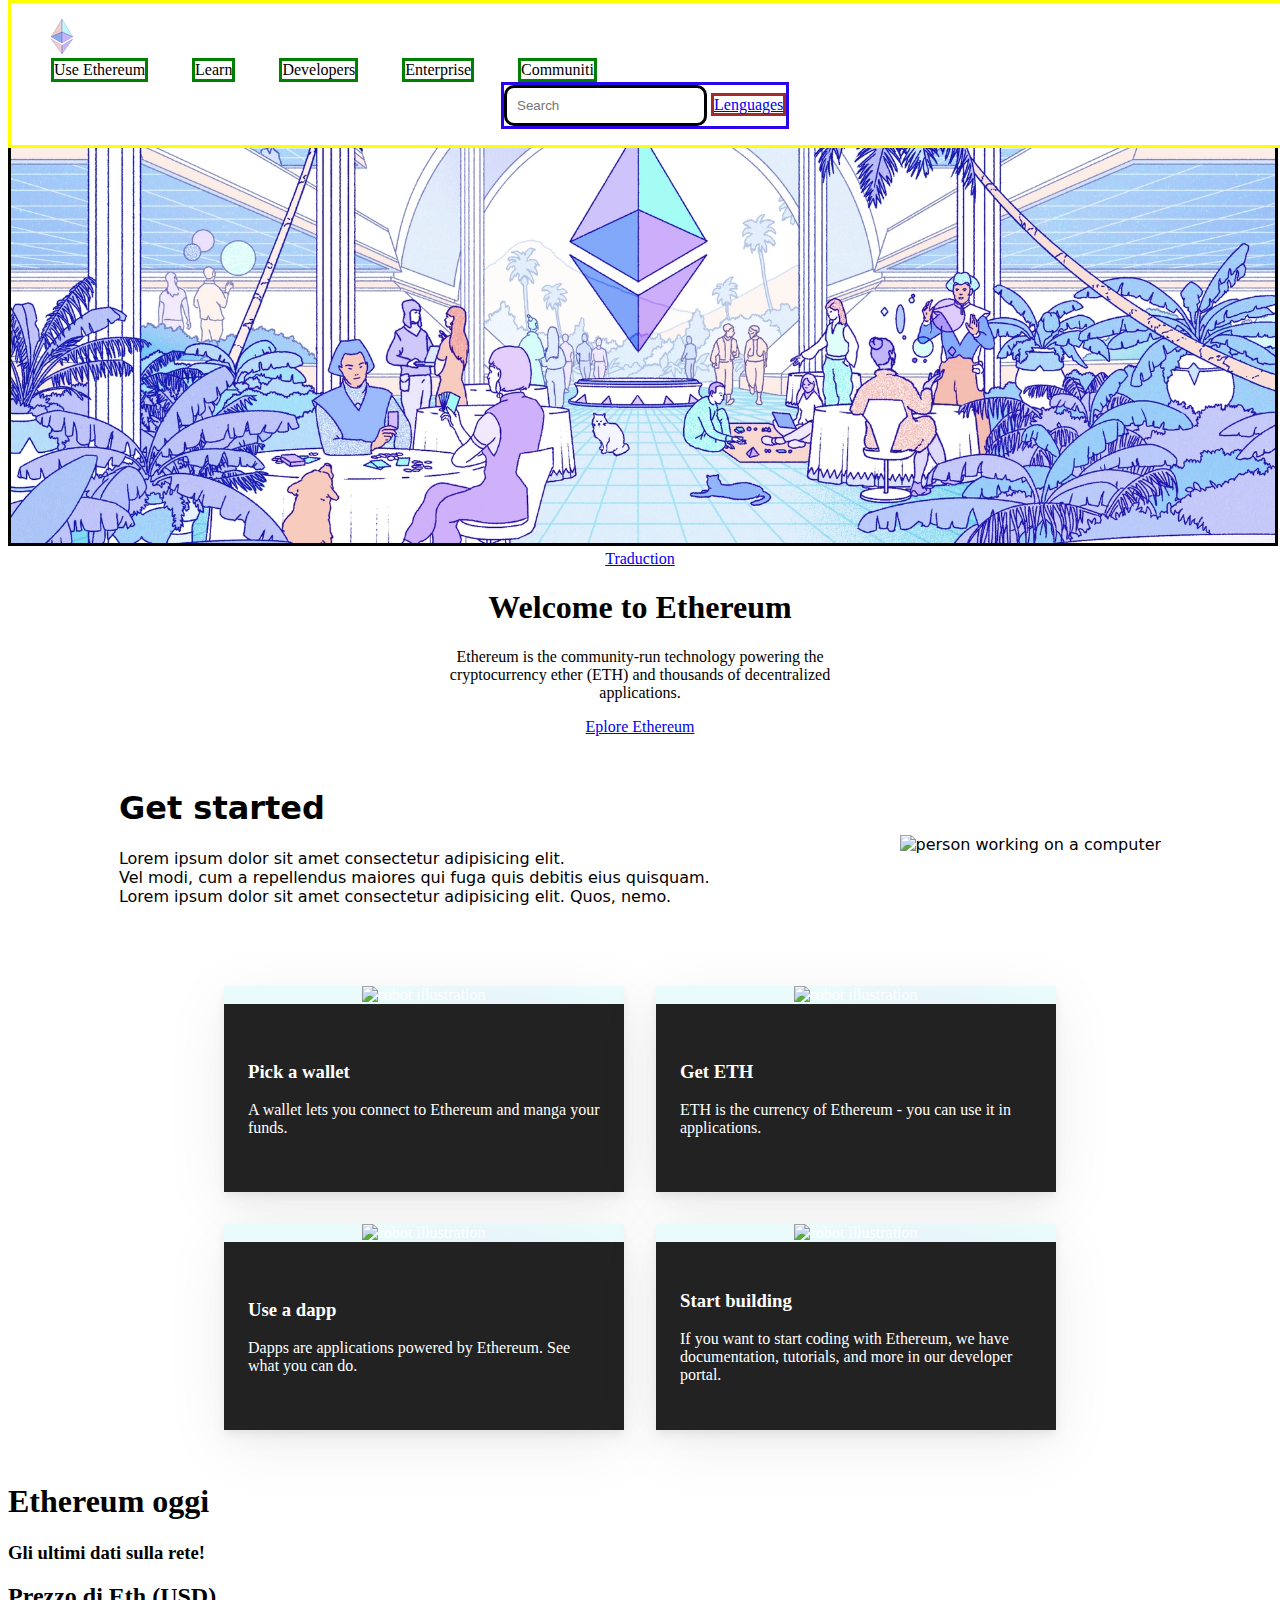
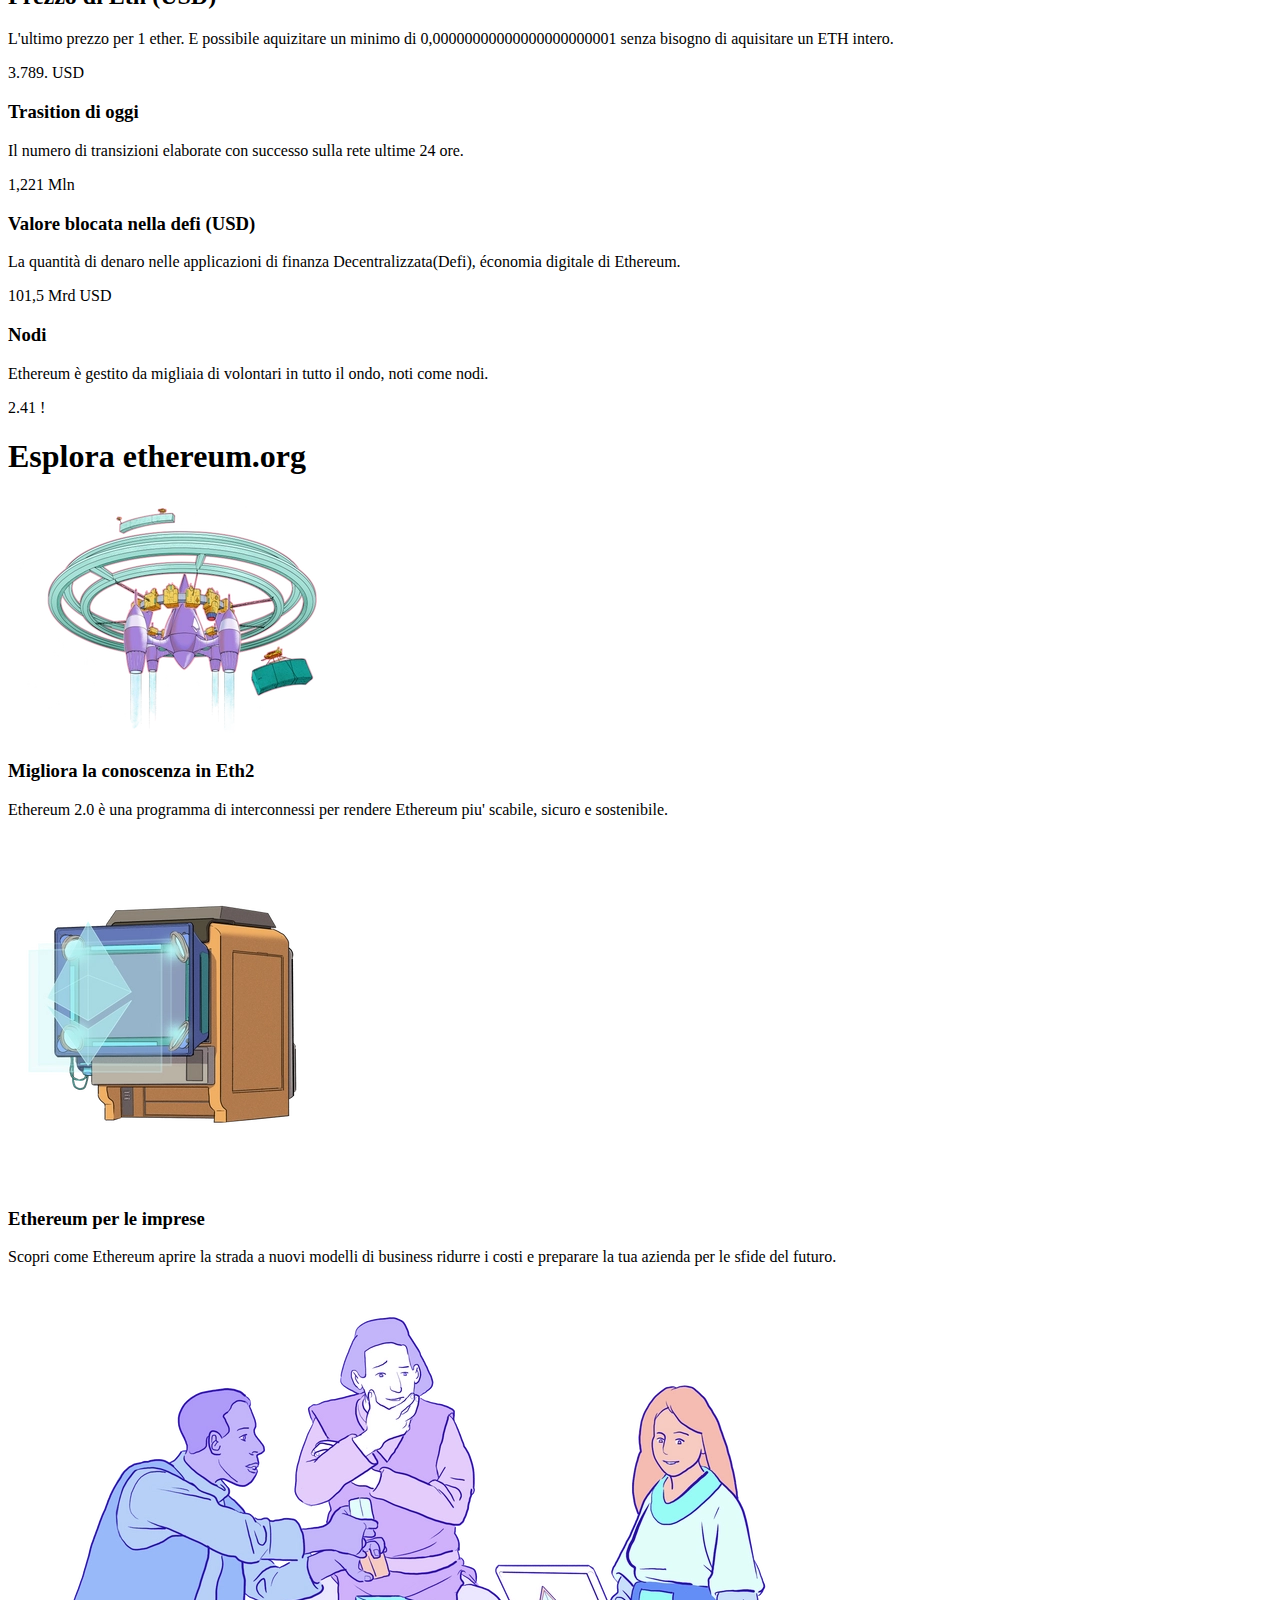
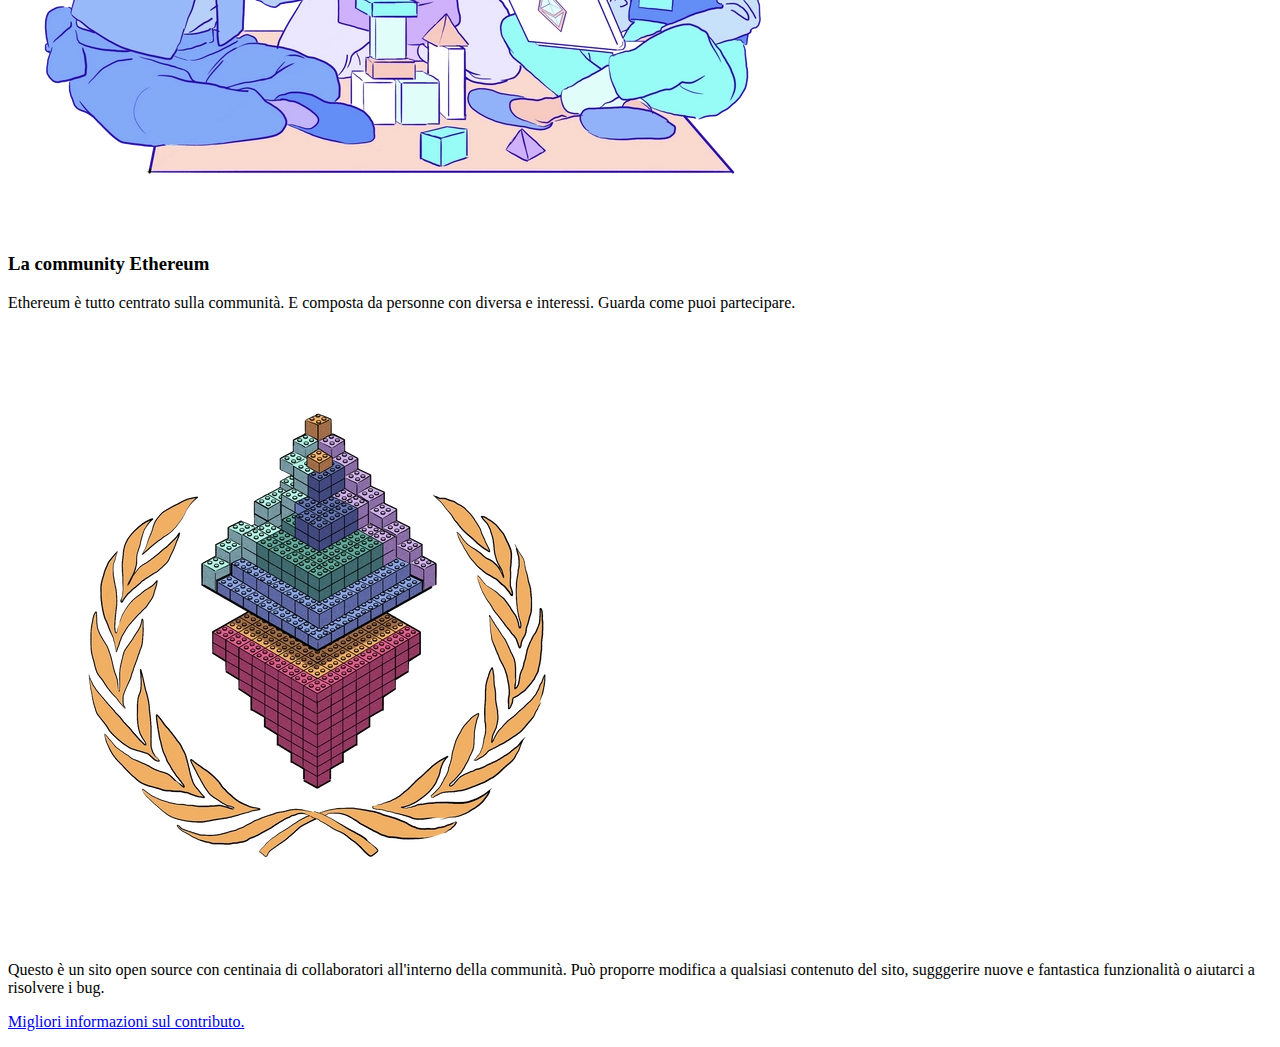
==== index.html @ 677a471d "Merge branch 'main' into prova" ====
<!DOCTYPE html>
<html lang="en">
<head>
    <meta charset="UTF-8">
    <meta http-equiv="X-UA-Compatible" content="IE=edge">
    <meta name="viewport" content="width=device-width, initial-scale=1.0">
    <link rel="stylesheet" href="">
    <link rel="stylesheet" href="css/style.css">
    <title>ethereum</title>
</head>
<body>
    <header>
    
       
            
       
        <nav>
        <ul>
            <div>
                <img src="images/logo.webp" id="logo">
            </div>
            <div>
                <li>Use Ethereum</li>
                <li>Learn</li>
                <li>Developers</li>
                <li>Enterprise</li>
                <li>Communiti</li>
            </div>
            <div id="search">
                <input type="text"  placeholder="Search" value="" aria-label="Search" id="cerca">
                 <span id="lingua">
                     <a href="#">Lenguages</a>
                 </span>
             </div>
        </ul>
            
        </nav>
        <img src="images/hero.webp" id="immagine_principale" alt="">
        <br>
        <div id="traduction">
           <a href="#">Traduction</a>
        </div>
        <div id="welcome">
        <h1>Welcome to Ethereum</h1>
        <p> Ethereum is the community-run technology powering the <br> cryptocurrency ether (ETH) and thousands of decentralized <br> applications.</p>
        </div> 
        <div class="button">
        <a href="https://ethereum.org/en/what-is-ethereum/">Eplore Ethereum</a>
        </div> 
    </header>
    <main>
            <section class="container">
                <div class="start">
                    <div class="block"><h1>Get started</h1>
                    <p>Lorem ipsum dolor sit amet consectetur adipisicing elit. <br>
                         Vel modi, cum a repellendus maiores qui fuga quis debitis eius quisquam. <br>
                        Lorem ipsum dolor sit amet consectetur adipisicing elit. Quos, nemo.</p>
                    </div>
                
                <div>
                    <img src="/sitoweb/images/immagini main/hackathon_transparent.webp" alt="person working on a computer" width="320px" height="243px">
                </div>
                </div>
    
                     <div class="box-4">
                <div class="imgx4">
                    <div class="robo">
                        <a href="https://ethereum.org/it/wallets/find-wallet/">
                        <img src="/sitoweb/images/immagini main/wallet-cropped.webp" alt="robot illustration" width="320px" height="243px">
                    
                        <div class="testo">
                            <h3>Pick a wallet</h3>
                            <p>A wallet lets you connect to Ethereum and manga your funds.</p>
                        </a>
                        </div>
                    </div>
                </div>
                     
                     
                <div class="imgx4">
                    <div class="robo">
                        <a href="https://ethereum.org/it/get-eth/">
                        <img src="/sitoweb/images/immagini main/eth.webp" alt="robot illustration" width="320px" height="243px">
                    
                        <div class="testo">
                            <h3>Get ETH</h3>
                            <p>ETH is the currency of Ethereum - you can use it in applications.</p>
                        </a>
                        </div>
                    </div>
                </div>
                     
                     
                <div class="imgx4">
                    <div class="robo">
                        <a href="https://ethereum.org/it/dapps/">
                        <img src="/sitoweb/images/immagini main/doge-computer.webp" alt="robot illustration" width="320px" height="243px">
                    
                        <div class="testo">
                            <h3>Use a dapp</h3>
                            <p>Dapps are applications powered by Ethereum. See what you can do.</p>
                        </a>
                        </div>
                    </div>
                </div>
                     
                    
                <div class="imgx4">
                    <div class="robo">
                        <a href="https://ethereum.org/it/developers/">
                        <img src="/sitoweb/images/immagini main/developers-eth-blocks.webp" alt="robot illustration" width="320px" height="243px">
                    
                        <div class="testo">
                            <h3>Start building</h3>
                            <p>If you want to start coding with Ethereum, we have documentation, tutorials,
                            and more in our developer portal.</p>
                        </a>
                        </div>
                    </div>
                </div>
            </div> 
            
            </section>

    </main>
    <h1>Ethereum oggi</h1>
    <h3>
        Gli ultimi dati sulla rete!
    </h3>
    <div class=" ete">
        <h2>Prezzo di Eth (USD)</h2>
        <p>L'ultimo prezzo per 1 ether. E possibile aquizitare un minimo di 0,00000000000000000000001 senza bisogno di aquisitare un ETH intero.</p>
        <div class="trasition">

            <p>3.789. USD</p>
        </div>
        <h3>Trasition di oggi</h3>
        <p>Il numero di transizioni elaborate con successo sulla rete ultime 24 ore.</p>
        <div class="trasition">
            <p>1,221 Mln</p>
            <div class="ete">
                <h3>Valore blocata nella defi (USD)</h3>
                <p>La quantità di denaro nelle applicazioni di finanza Decentralizzata(Defi), économia digitale di Ethereum.</p>
                <div class="transition">
                    <p>101,5 Mrd USD</p>
                    <div class="ete">
                        <h3>Nodi</h3>
                        <p>Ethereum è gestito da migliaia di volontari in tutto il ondo, noti come nodi.</p>
                        <div class="transition">
                            <p>2.41 !</p>
                        </div>
                    </div>
                </div>
            </div>
        </div>
    </div>
    <div id="oggi"></div>
    <h1>Esplora ethereum.org</h1>
    <div class="esplora">
        <p><img src="images/merge.png"></p>
        <h3>Migliora la conoscenza in Eth2</h3>
        <p>Ethereum 2.0 è una programma di interconnessi per rendere Ethereum piu' scabile, sicuro e sostenibile.</p>
        <div class="esplora">
            <p><img src="images/infrastructure_transparent.png" alt="infra"></p>
            <h3>Ethereum per le imprese</h3>
            <p>Scopri come Ethereum aprire la strada a nuovi modelli di business ridurre i costi e preparare la tua azienda per le sfide del futuro.</p>
            <div id="community">
                <p><img src="images/enterprise-eth.png" alt="enterprise"></p>
                <h3>La community Ethereum</h3>
                <p>Ethereum è tutto centrato sulla communità. E composta da personne con diversa e interessi. Guarda come puoi partecipare.</p>
                <div id="contribuisci">
                    <p><img src="images/finance_transparent.png" alt="finance"></p>
                    <p>Questo è un sito open source con centinaia di collaboratori all'interno della communità. Può proporre modifica a qualsiasi contenuto del sito, sugggerire nuove e fantastica funzionalità o aiutarci a risolvere i bug. </p>
                    <div id="github">
                        <p><a href="#">Migliori informazioni sul contributo.</a></p>
                    </div>

                </div>

            </div>

        </div>
    </div>
    
    
    
</body>

</html>
---- css/style.css ----
nav ul li{
     display: inline-block;
     margin-right: 2.5rem;
     border: solid green 3px;
     
     
      
 }
 
 nav{
     position: sticky;
     top: 0px;
     z-index: 1000;
     width: 100%;
 }
 
 #search{
     display: inline-block;
     border: rgb(40, 6, 235) 3px solid;
     margin-left: 450px;
     
 }
 
 #cerca{
     border: solid black 3px;
     border-radius: 10px;
     padding: 10px;
     background: white;
     
 }
 
 #lingua{
     border: brown solid 3px;
     
 }
 
 nav{
     position: fixed;
     border: solid 3px yellow; 
     background: white; 
     width: 100%; 
     top: 0px;
     
 }
 
 #immagine_principale{
     border: solid black 3px;
     max-width: 100%;
 }
 
 #traduction{
     text-align: center;
 }
 
 #welcome{
     text-align: center;
 }
 
 .button{
     text-align: center;
 }
  /* Main style */
 
 .container{
     padding: 16px;
     align-content: center;
     justify-content: center;
     align-items: center;
     
 }
 
 .start{
     display: flex;
     align-items: center;
     margin-bottom: 3rem;
     margin-top: 1rem;
     text-align: justify;
     justify-content: space-around;
     margin-right: 0;
     font-family: system-ui,
     -apple-system,BlinkMacSystemFont,Segoe UI,Roboto,
     Helvetica,Arial,sans-serif,Apple Color 
     Emoji,Segoe UI Emoji,Segoe UI Symbol;
 }
 
 
 
 .box-4{
    display: flex;
    flex: 1 1 372px;
    
    flex-wrap: wrap;
    justify-content: center;
    width: 100%;
    -webkit-box-pack: justify;
    
    
    
   
 }
 
 @media only screen and (min-width: 1350px) {
 
     .box-4{
         max-width: 1200px;
     }
      
  }
  @media only screen and (max-width:900px ) {
 
      .robo{
         margin: 0px;
         min-width: (100%, 240px);
      }
  }
 
 
 .imgx4{
     display: inline-block;
     min-width: 300px;
     text-align: left;
     background: radial-gradient(46.28% 66.31% at 66.95% 58.35%,
       rgb(230, 230, 247) 0%,
       rgb(231, 237, 250) 50%, 
       rgb(233, 251, 250) 100%);
     margin: 16px;
     
     border-radius: 2px;
 }
 
 .robo{
     
     display: flex;
     flex-direction: column;
     max-width: 400px;
     align-items: center;
     box-shadow: rgb(0 0 0 / 7%) 0px 14px 66px, 
     rgb(0 0 0 / 3%) 0px 10px 17px, 
     rgb(0 0 0 / 5%) 0px 4px 7px;
     border-radius: 2px;
     justify-items: center;
   
 }
 
 .robo a{
     text-decoration: none;
     color: white;
 }
 
 .robo:hover{
     
     box-shadow: rgb(243 15 15) 0px 8px 17px;
     background: rgb(242, 242, 242);
     transition: transform 0.1s ease 0s;
     transform: scale(1.02);
     
 }
 
 .testo{
     display: flex;
     flex-direction: column;
     background-color: rgb(34, 34, 34);
     padding: 24px;
     min-height: 140px;
     max-width: 500px;
     align-items: left;
     justify-content: center;    
     
 }
 
 /* Fine Main style */
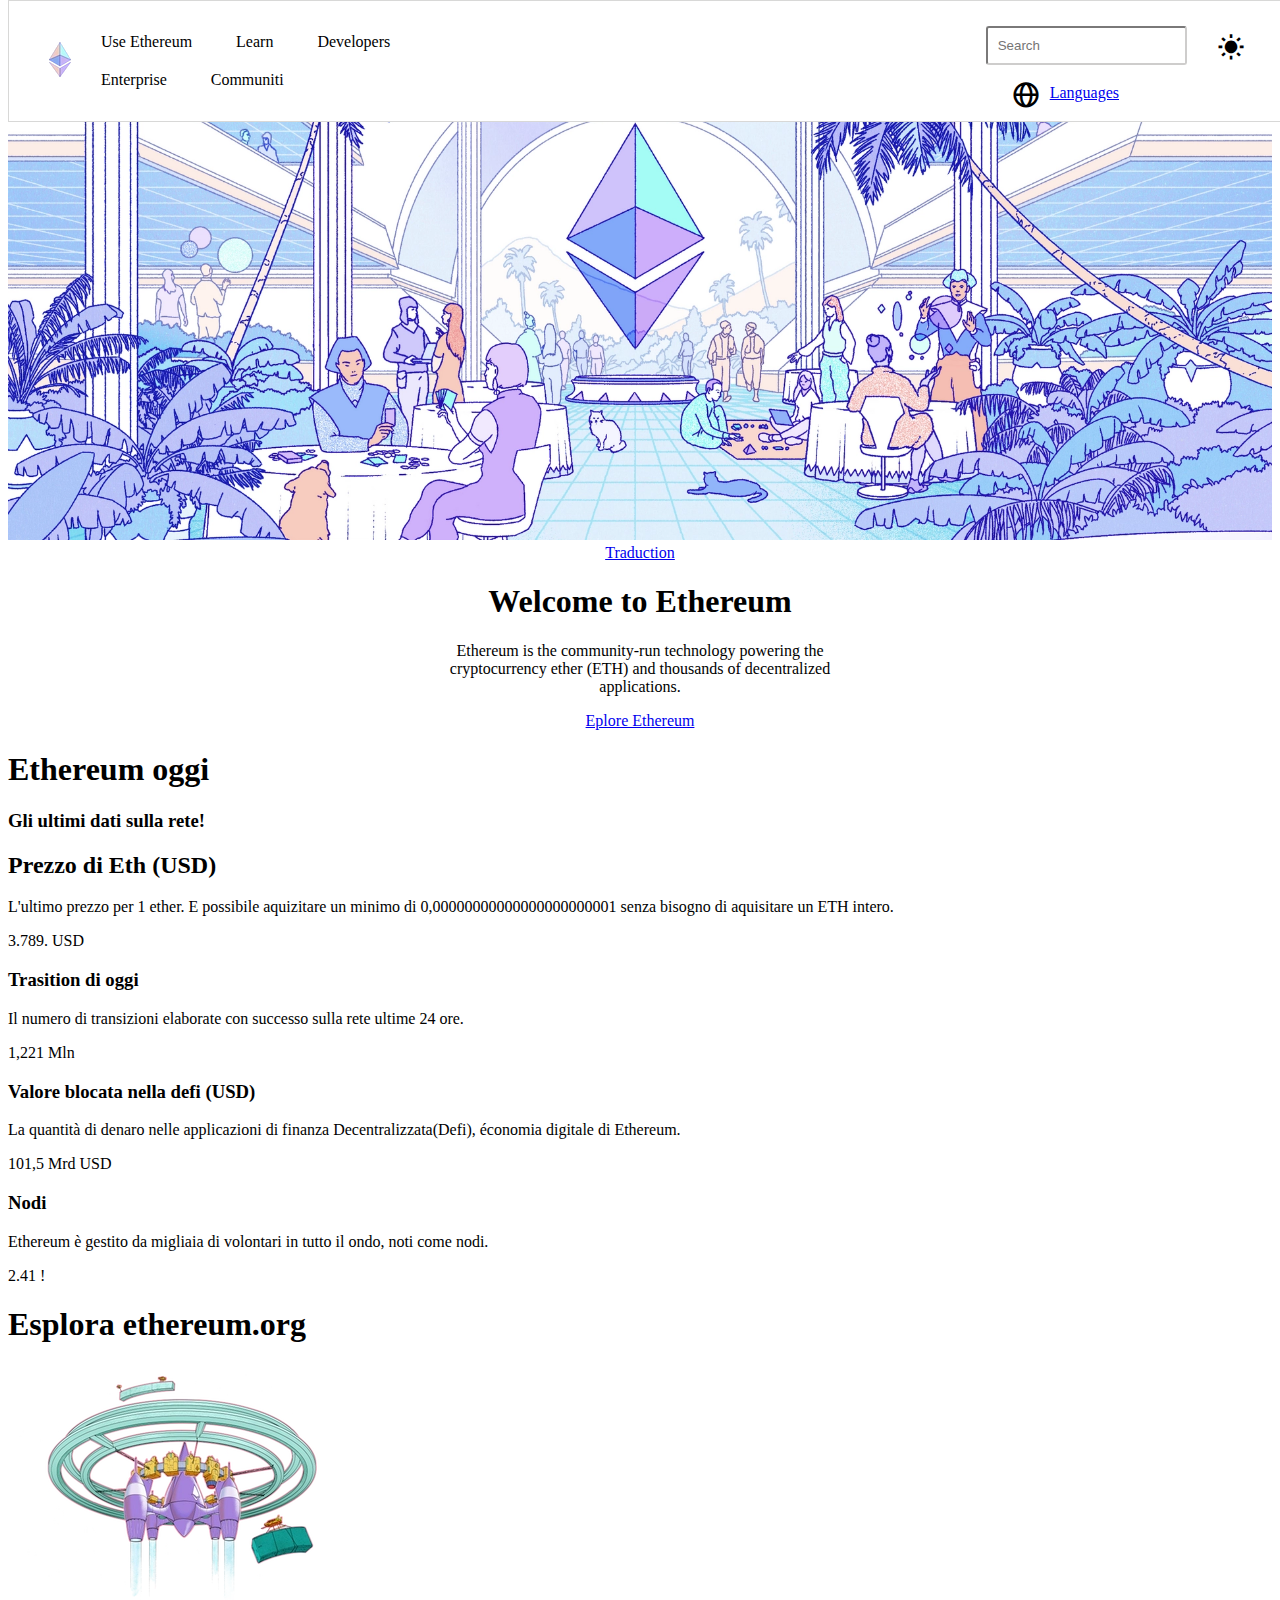
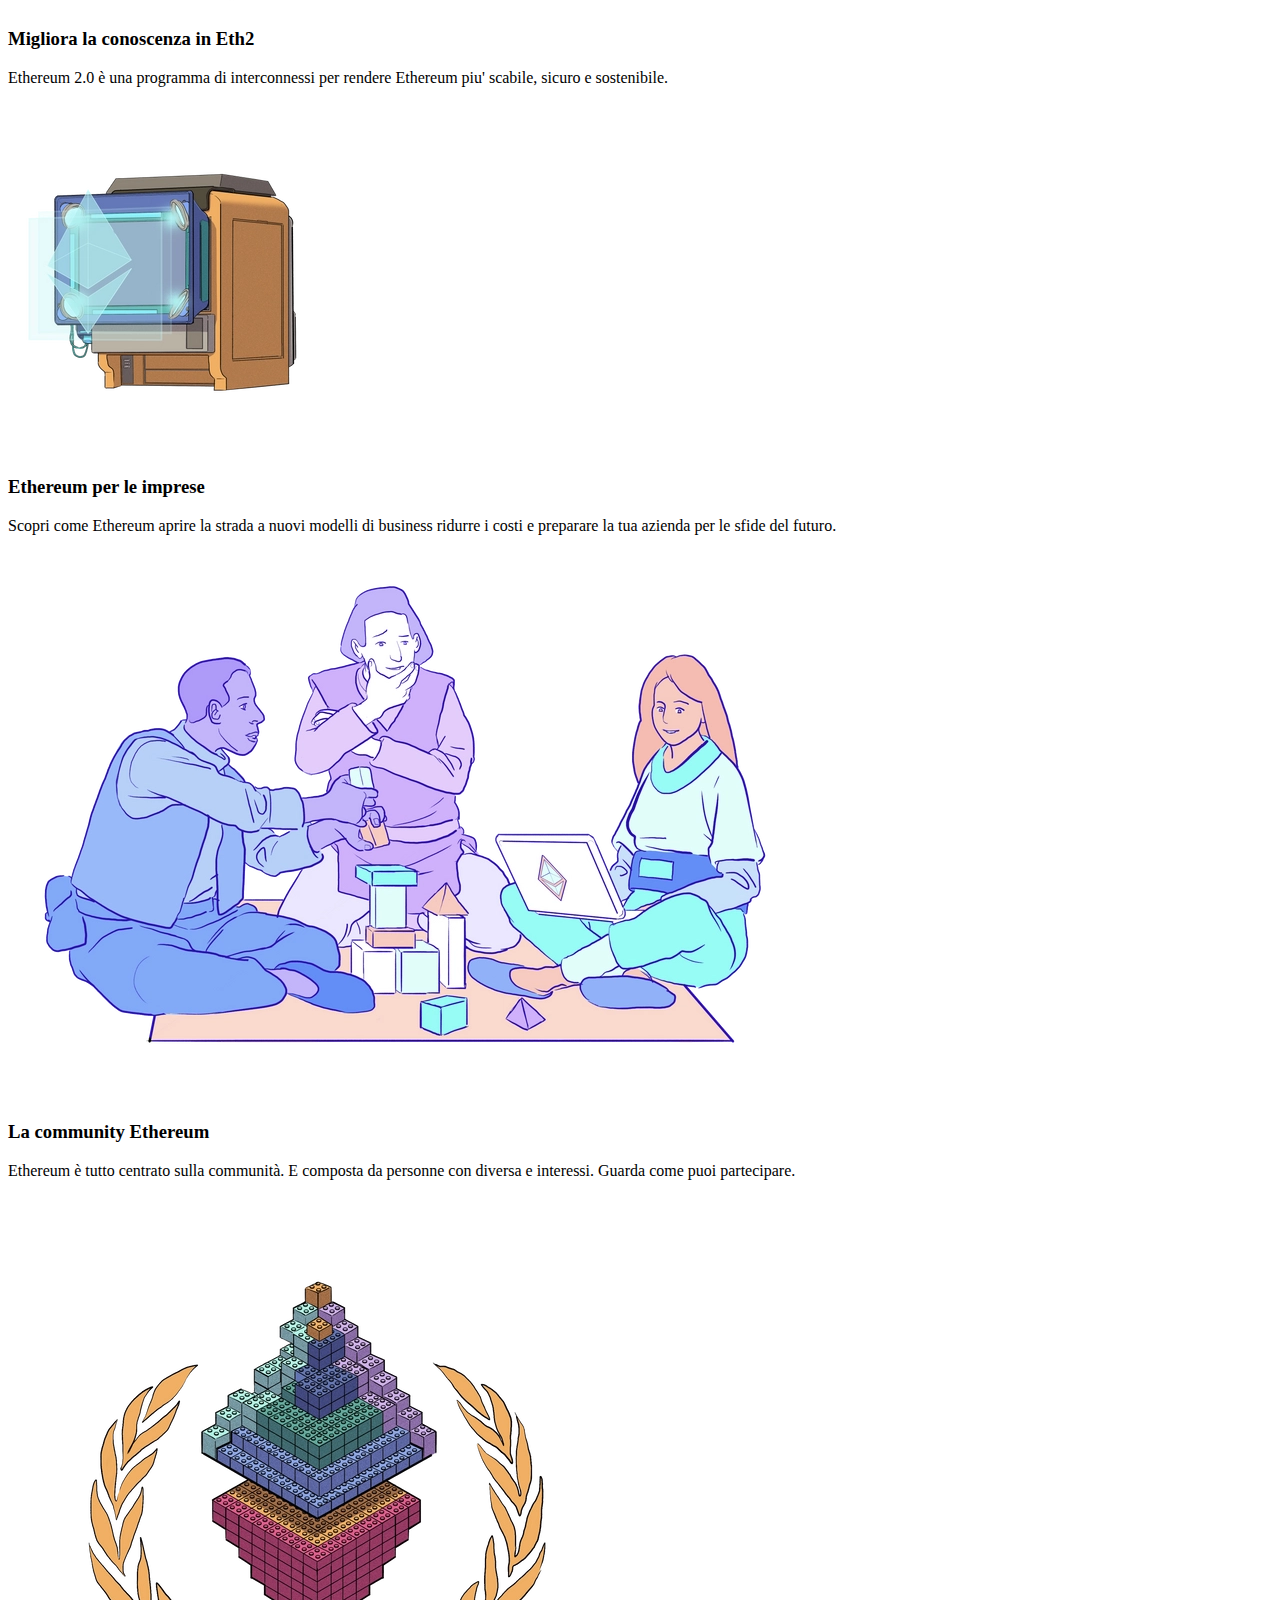
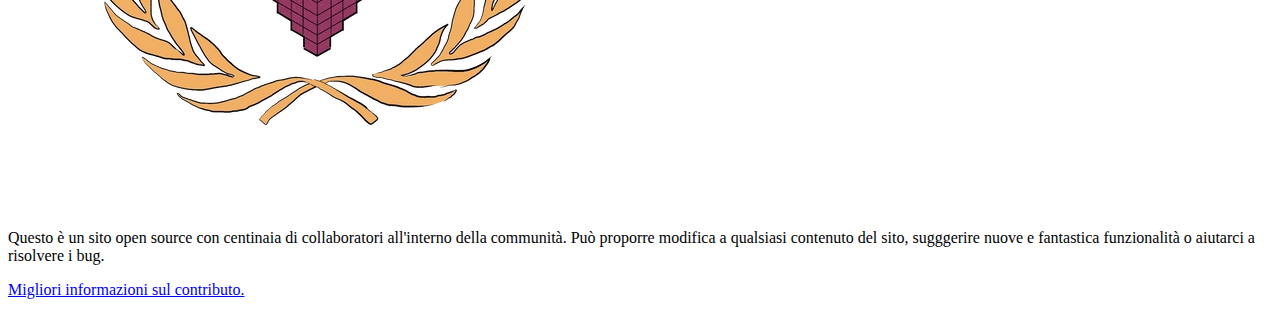
==== commit d8c55a94: "finito parte css" ====
--- a/index.html
+++ b/index.html
@@ -3,7 +3,7 @@
 <head>
     <meta charset="UTF-8">
     <meta http-equiv="X-UA-Compatible" content="IE=edge">
-    <meta name="viewport" content="width=device-width, initial-scale=1.0">
+    <link href='https://unpkg.com/boxicons@2.1.1/css/boxicons.min.css' rel='stylesheet'><meta name="viewport" content="width=device-width, initial-scale=1.0">
     <link rel="stylesheet" href="">
     <link rel="stylesheet" href="css/style.css">
     <title>ethereum</title>
@@ -28,13 +28,18 @@
             </div>
             <div id="search">
                 <input type="text"  placeholder="Search" value="" aria-label="Search" id="cerca">
-                 <span id="lingua">
-                     <a href="#">Lenguages</a>
+                   <span>
+                    <i class='bx bxs-sun'></i>
+                    <i class='bx bx-globe'></i>
+                </span>
+                <span id="lingua">
+                     <a href="#">Languages</a>
                  </span>
              </div>
         </ul>
             
         </nav>
+        
         <img src="images/hero.webp" id="immagine_principale" alt="">
         <br>
         <div id="traduction">
@@ -48,81 +53,6 @@
         <a href="https://ethereum.org/en/what-is-ethereum/">Eplore Ethereum</a>
         </div> 
     </header>
-    <main>
-            <section class="container">
-                <div class="start">
-                    <div class="block"><h1>Get started</h1>
-                    <p>Lorem ipsum dolor sit amet consectetur adipisicing elit. <br>
-                         Vel modi, cum a repellendus maiores qui fuga quis debitis eius quisquam. <br>
-                        Lorem ipsum dolor sit amet consectetur adipisicing elit. Quos, nemo.</p>
-                    </div>
-                
-                <div>
-                    <img src="/sitoweb/images/immagini main/hackathon_transparent.webp" alt="person working on a computer" width="320px" height="243px">
-                </div>
-                </div>
-    
-                     <div class="box-4">
-                <div class="imgx4">
-                    <div class="robo">
-                        <a href="https://ethereum.org/it/wallets/find-wallet/">
-                        <img src="/sitoweb/images/immagini main/wallet-cropped.webp" alt="robot illustration" width="320px" height="243px">
-                    
-                        <div class="testo">
-                            <h3>Pick a wallet</h3>
-                            <p>A wallet lets you connect to Ethereum and manga your funds.</p>
-                        </a>
-                        </div>
-                    </div>
-                </div>
-                     
-                     
-                <div class="imgx4">
-                    <div class="robo">
-                        <a href="https://ethereum.org/it/get-eth/">
-                        <img src="/sitoweb/images/immagini main/eth.webp" alt="robot illustration" width="320px" height="243px">
-                    
-                        <div class="testo">
-                            <h3>Get ETH</h3>
-                            <p>ETH is the currency of Ethereum - you can use it in applications.</p>
-                        </a>
-                        </div>
-                    </div>
-                </div>
-                     
-                     
-                <div class="imgx4">
-                    <div class="robo">
-                        <a href="https://ethereum.org/it/dapps/">
-                        <img src="/sitoweb/images/immagini main/doge-computer.webp" alt="robot illustration" width="320px" height="243px">
-                    
-                        <div class="testo">
-                            <h3>Use a dapp</h3>
-                            <p>Dapps are applications powered by Ethereum. See what you can do.</p>
-                        </a>
-                        </div>
-                    </div>
-                </div>
-                     
-                    
-                <div class="imgx4">
-                    <div class="robo">
-                        <a href="https://ethereum.org/it/developers/">
-                        <img src="/sitoweb/images/immagini main/developers-eth-blocks.webp" alt="robot illustration" width="320px" height="243px">
-                    
-                        <div class="testo">
-                            <h3>Start building</h3>
-                            <p>If you want to start coding with Ethereum, we have documentation, tutorials,
-                            and more in our developer portal.</p>
-                        </a>
-                        </div>
-                    </div>
-                </div>
-            </div> 
-            
-            </section>
-
-    </main>
     <h1>Ethereum oggi</h1>
     <h3>
         Gli ultimi dati sulla rete!
@@ -182,8 +112,6 @@
         </div>
     </div>
     
-    
-    
 </body>
 
 </html>--- a/css/style.css
+++ b/css/style.css
@@ -1,171 +1,90 @@
- nav ul li{
-     display: inline-block;
-     margin-right: 2.5rem;
-     border: solid green 3px;
+
+
+nav div img{
+   
+   width: 22px;
+   height: 35px;
+   size: 22px;
+   
+   
+}
+ul{
+    display: flex;
+    align-items: center;
+}
+
+
+nav ul li{
+    display: inline-block;
+    padding: 10px;
+    
+    margin-left: 20px;
+    
      
-     
-      
- }
- 
- nav{
-     position: sticky;
-     top: 0px;
-     z-index: 1000;
-     width: 100%;
- }
- 
- #search{
-     display: inline-block;
-     border: rgb(40, 6, 235) 3px solid;
-     margin-left: 450px;
-     
- }
- 
- #cerca{
-     border: solid black 3px;
-     border-radius: 10px;
-     padding: 10px;
-     background: white;
-     
- }
- 
- #lingua{
-     border: brown solid 3px;
-     
- }
- 
- nav{
-     position: fixed;
-     border: solid 3px yellow; 
-     background: white; 
-     width: 100%; 
-     top: 0px;
-     
- }
- 
- #immagine_principale{
-     border: solid black 3px;
-     max-width: 100%;
- }
- 
- #traduction{
-     text-align: center;
- }
- 
- #welcome{
-     text-align: center;
- }
- 
- .button{
-     text-align: center;
- }
-  /* Main style */
- 
- .container{
-     padding: 16px;
-     align-content: center;
-     justify-content: center;
-     align-items: center;
-     
- }
- 
- .start{
-     display: flex;
-     align-items: center;
-     margin-bottom: 3rem;
-     margin-top: 1rem;
-     text-align: justify;
-     justify-content: space-around;
-     margin-right: 0;
-     font-family: system-ui,
-     -apple-system,BlinkMacSystemFont,Segoe UI,Roboto,
-     Helvetica,Arial,sans-serif,Apple Color 
-     Emoji,Segoe UI Emoji,Segoe UI Symbol;
- }
- 
- 
- 
- .box-4{
-    display: flex;
-    flex: 1 1 372px;
+}
+
+i{
+    font-size: 30px;
     
-    flex-wrap: wrap;
-    justify-content: center;
-    width: 100%;
-    -webkit-box-pack: justify;
+}
+
+span i{
+
+    position: relative;
+    top: 10px;
+
+    padding: 5px;
+}
+
+
+
+#search{
+    display: inline-block;
     
+    margin-left:500px;
     
+}
+
+#cerca{
+   
+    border-radius: 3px;
+    padding: 10px;
+    border-color: #cecdcc;
+    position: relative;
+    right: 20px;
     
-   
- }
- 
- @media only screen and (min-width: 1350px) {
- 
-     .box-4{
-         max-width: 1200px;
-     }
-      
-  }
-  @media only screen and (max-width:900px ) {
- 
-      .robo{
-         margin: 0px;
-         min-width: (100%, 240px);
-      }
-  }
- 
- 
- .imgx4{
-     display: inline-block;
-     min-width: 300px;
-     text-align: left;
-     background: radial-gradient(46.28% 66.31% at 66.95% 58.35%,
-       rgb(230, 230, 247) 0%,
-       rgb(231, 237, 250) 50%, 
-       rgb(233, 251, 250) 100%);
-     margin: 16px;
-     
-     border-radius: 2px;
- }
- 
- .robo{
-     
-     display: flex;
-     flex-direction: column;
-     max-width: 400px;
-     align-items: center;
-     box-shadow: rgb(0 0 0 / 7%) 0px 14px 66px, 
-     rgb(0 0 0 / 3%) 0px 10px 17px, 
-     rgb(0 0 0 / 5%) 0px 4px 7px;
-     border-radius: 2px;
-     justify-items: center;
-   
- }
- 
- .robo a{
-     text-decoration: none;
-     color: white;
- }
- 
- .robo:hover{
-     
-     box-shadow: rgb(243 15 15) 0px 8px 17px;
-     background: rgb(242, 242, 242);
-     transition: transform 0.1s ease 0s;
-     transform: scale(1.02);
-     
- }
- 
- .testo{
-     display: flex;
-     flex-direction: column;
-     background-color: rgb(34, 34, 34);
-     padding: 24px;
-     min-height: 140px;
-     max-width: 500px;
-     align-items: left;
-     justify-content: center;    
-     
- }
- 
- /* Fine Main style */+}
+
+#lingua{
+    
+    text-transform: none;
+}
+
+
+
+nav{
+    position: fixed;
+    border: solid 1px #d8d8d7; 
+    background: white; 
+    width: 100%; 
+    top: 0px;
+    
+}
+
+#immagine_principale{
+    
+    max-width: 100%;
+    
+}
+
+#traduction{
+    text-align: center;
+}
+
+#welcome{
+    text-align: center;
+}
+
+.button{
+    text-align: center;
+}
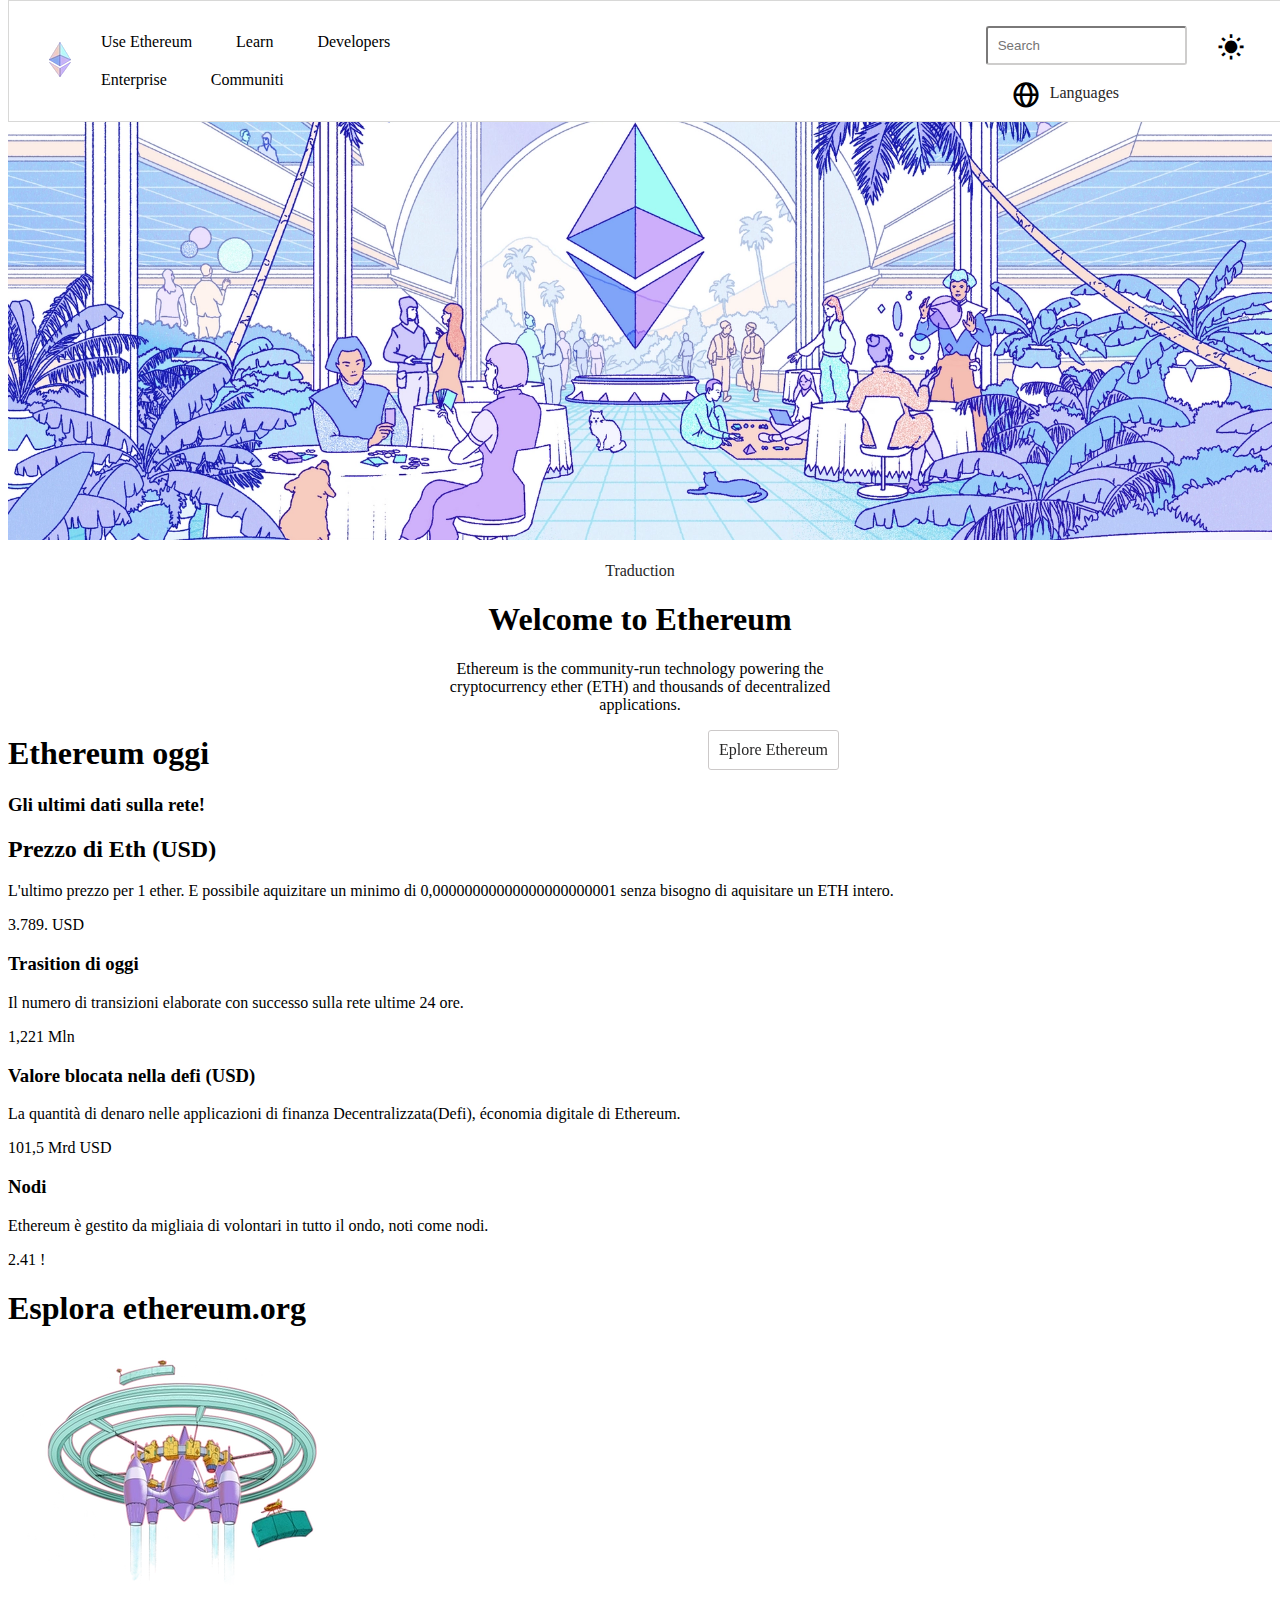
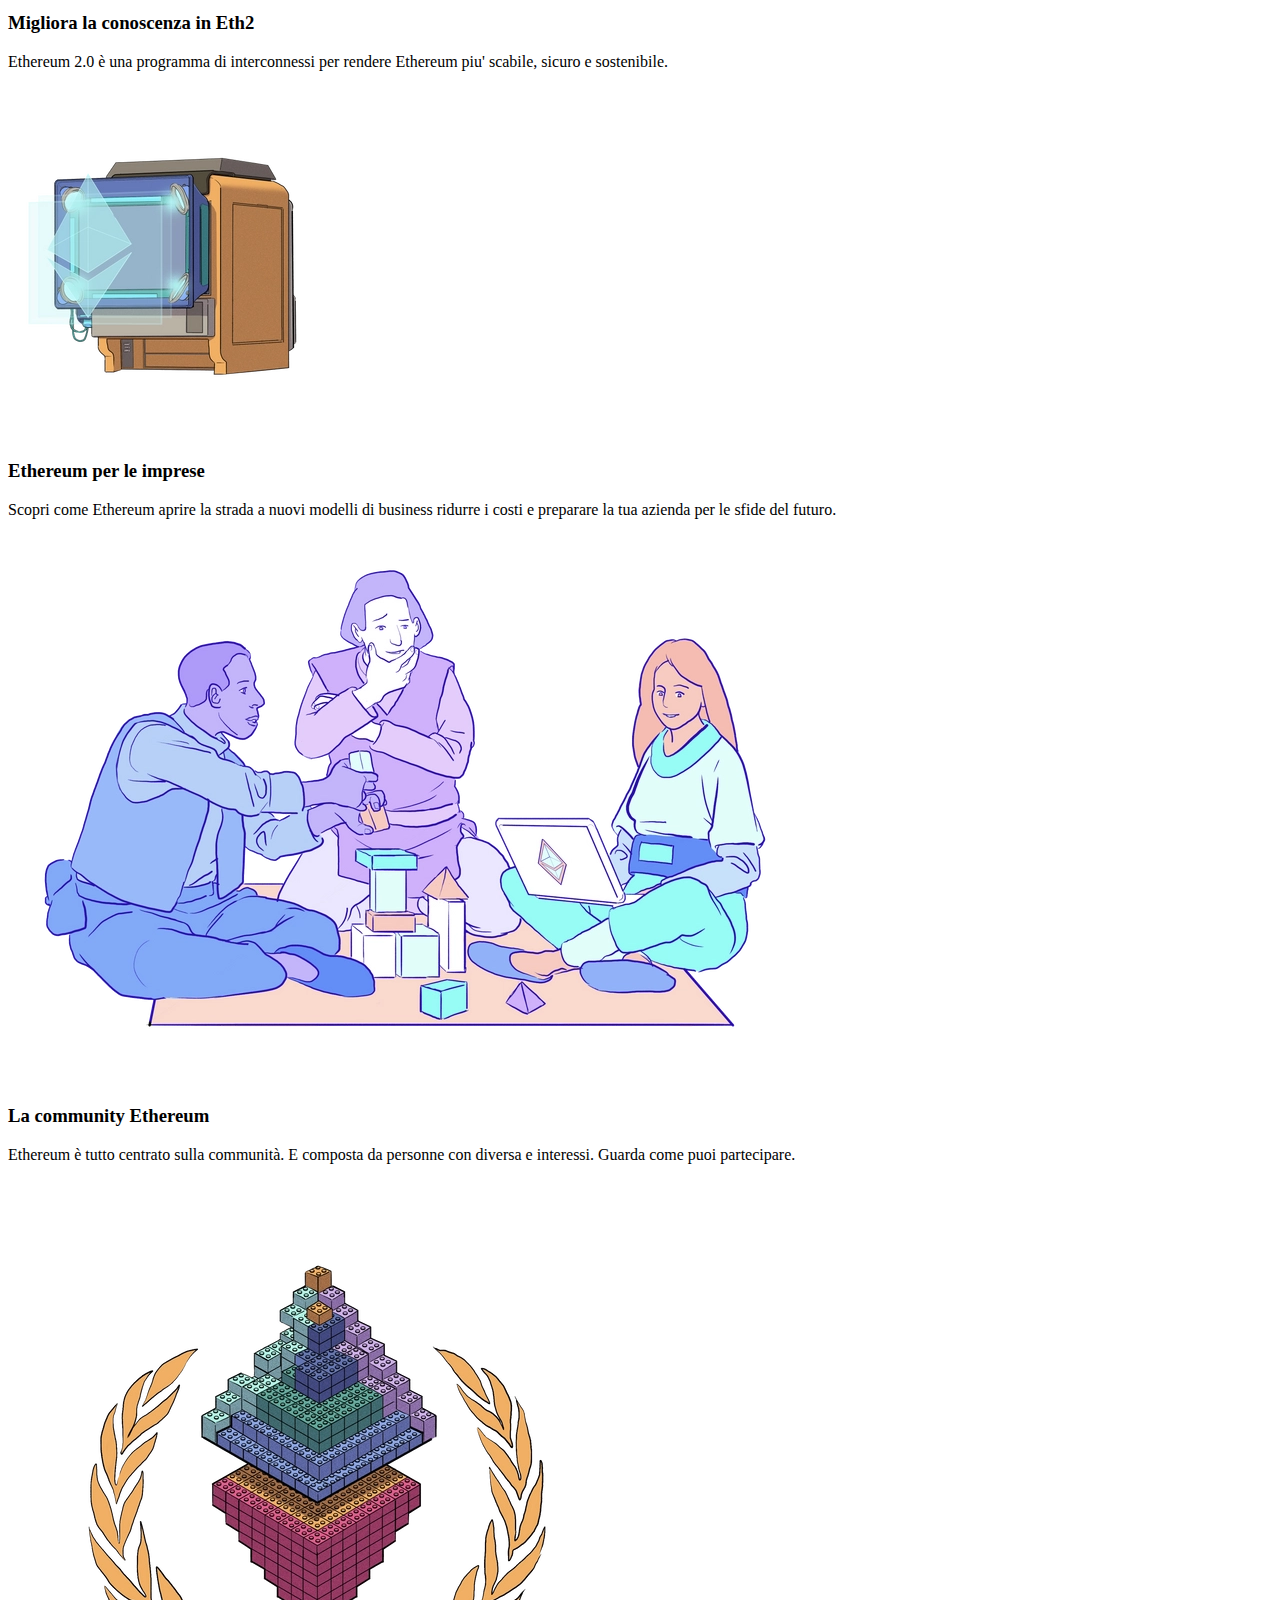
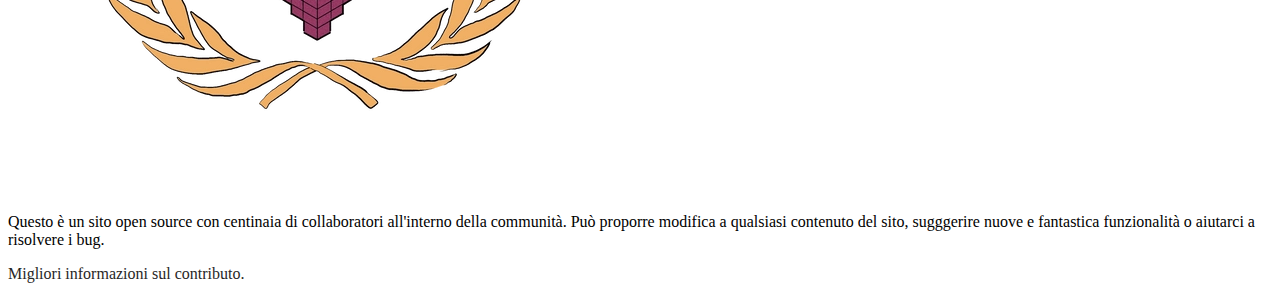
==== commit 2199617f: "fine css" ====
--- a/index.html
+++ b/index.html
@@ -41,7 +41,7 @@
         </nav>
         
         <img src="images/hero.webp" id="immagine_principale" alt="">
-        <br>
+        <br><br>
         <div id="traduction">
            <a href="#">Traduction</a>
         </div>
@@ -52,6 +52,7 @@
         <div class="button">
         <a href="https://ethereum.org/en/what-is-ethereum/">Eplore Ethereum</a>
         </div> 
+    
     </header>
     <h1>Ethereum oggi</h1>
     <h3>
--- a/css/style.css
+++ b/css/style.css
@@ -55,9 +55,9 @@
     
 }
 
-#lingua{
-    
-    text-transform: none;
+span a{
+    color: #272626;
+    text-decoration: none;
 }
 
 
@@ -81,10 +81,21 @@
     text-align: center;
 }
 
+div a{
+    text-decoration:none;
+    color: #272626;
+}
+
 #welcome{
     text-align: center;
 }
 
 .button{
-    text-align: center;
+   
+    border: 1px solid #ccc9c9;
+    padding: 10px;
+    position: absolute;
+    margin-left: 700px;
+    border-radius: 3px;
 }
+
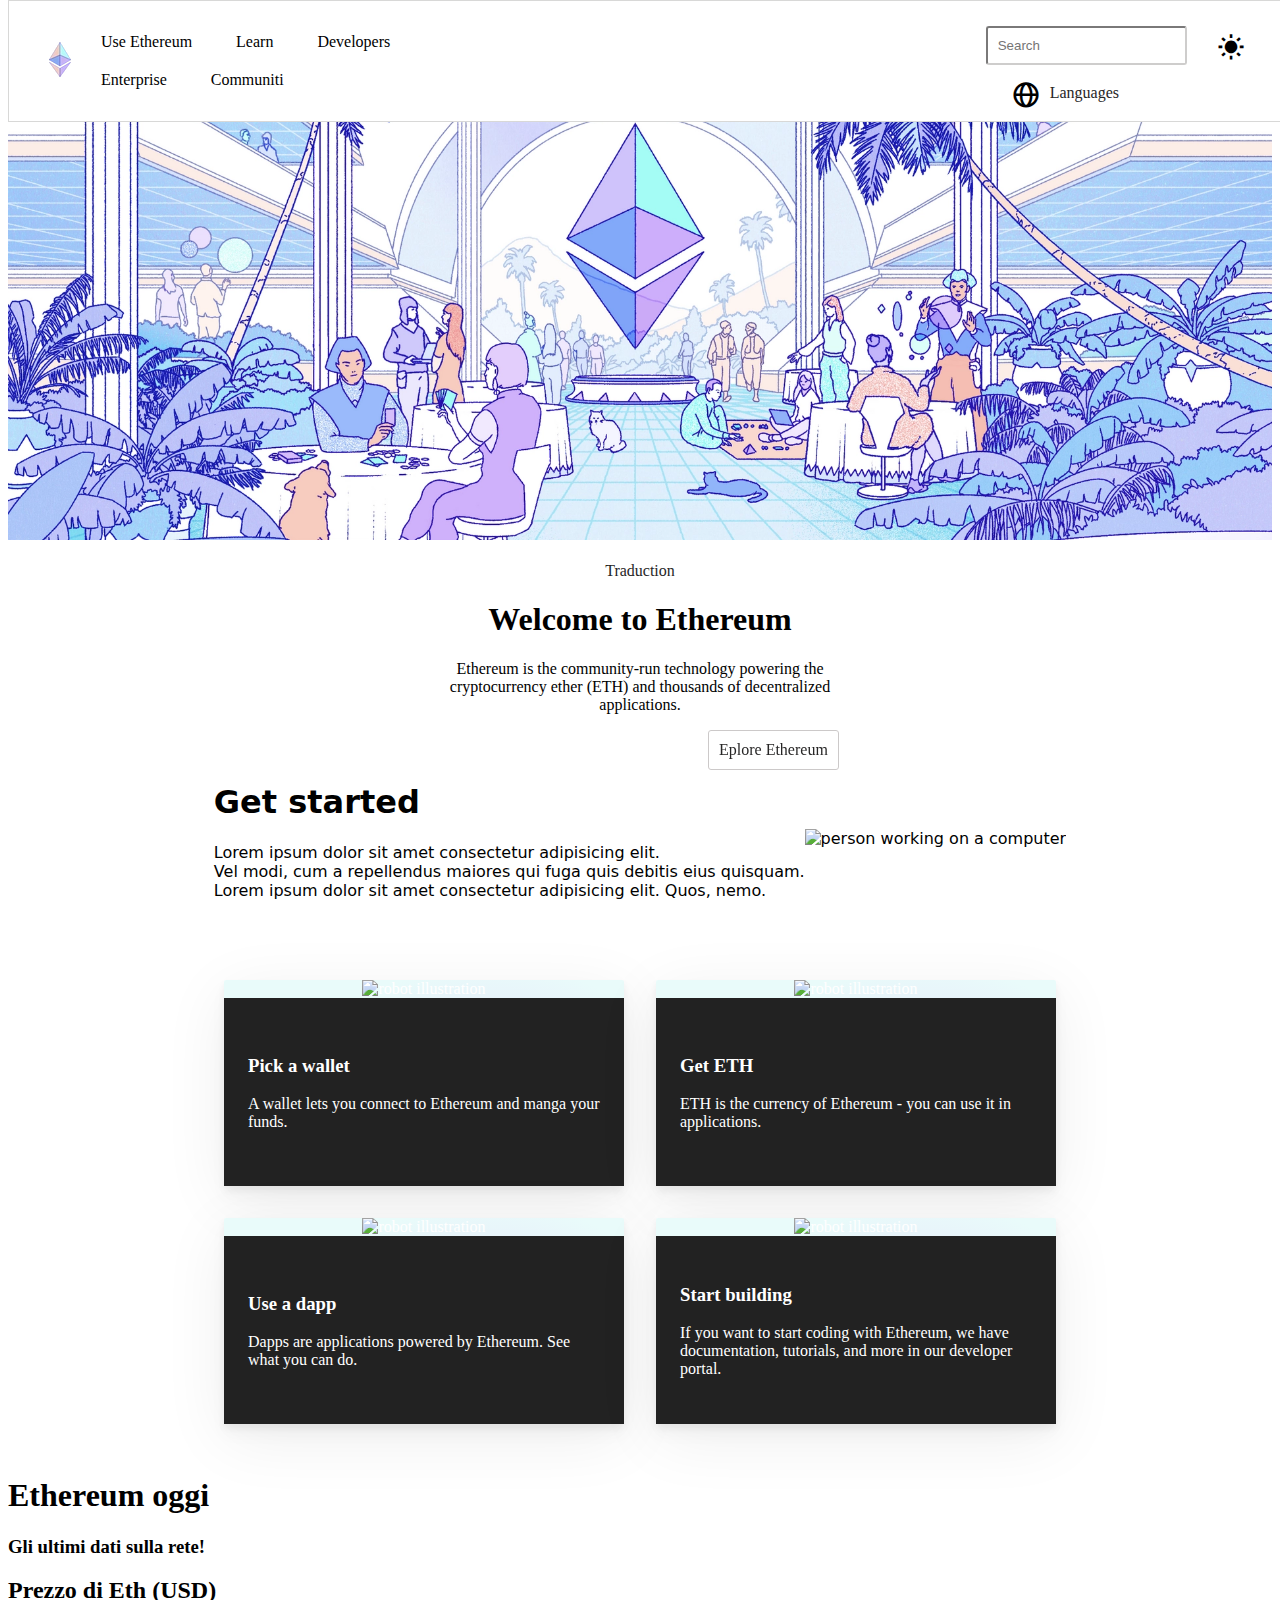
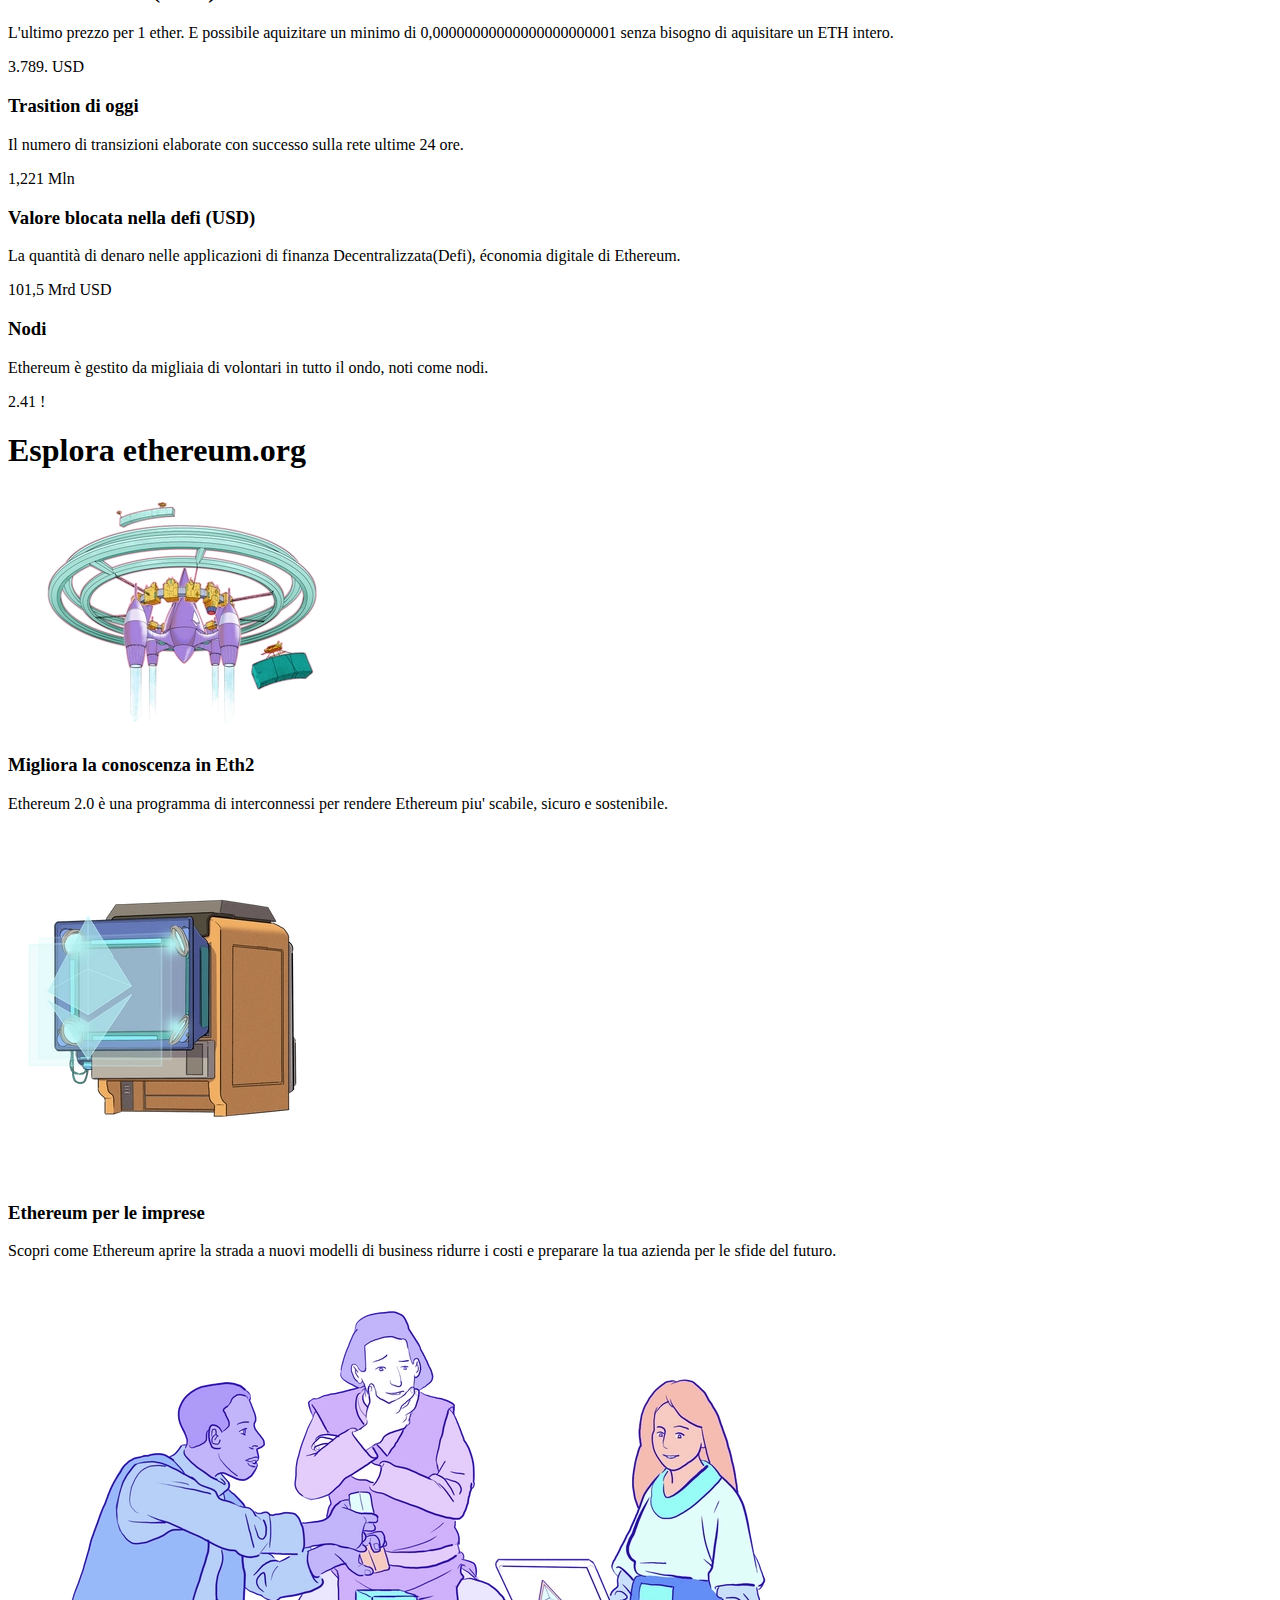
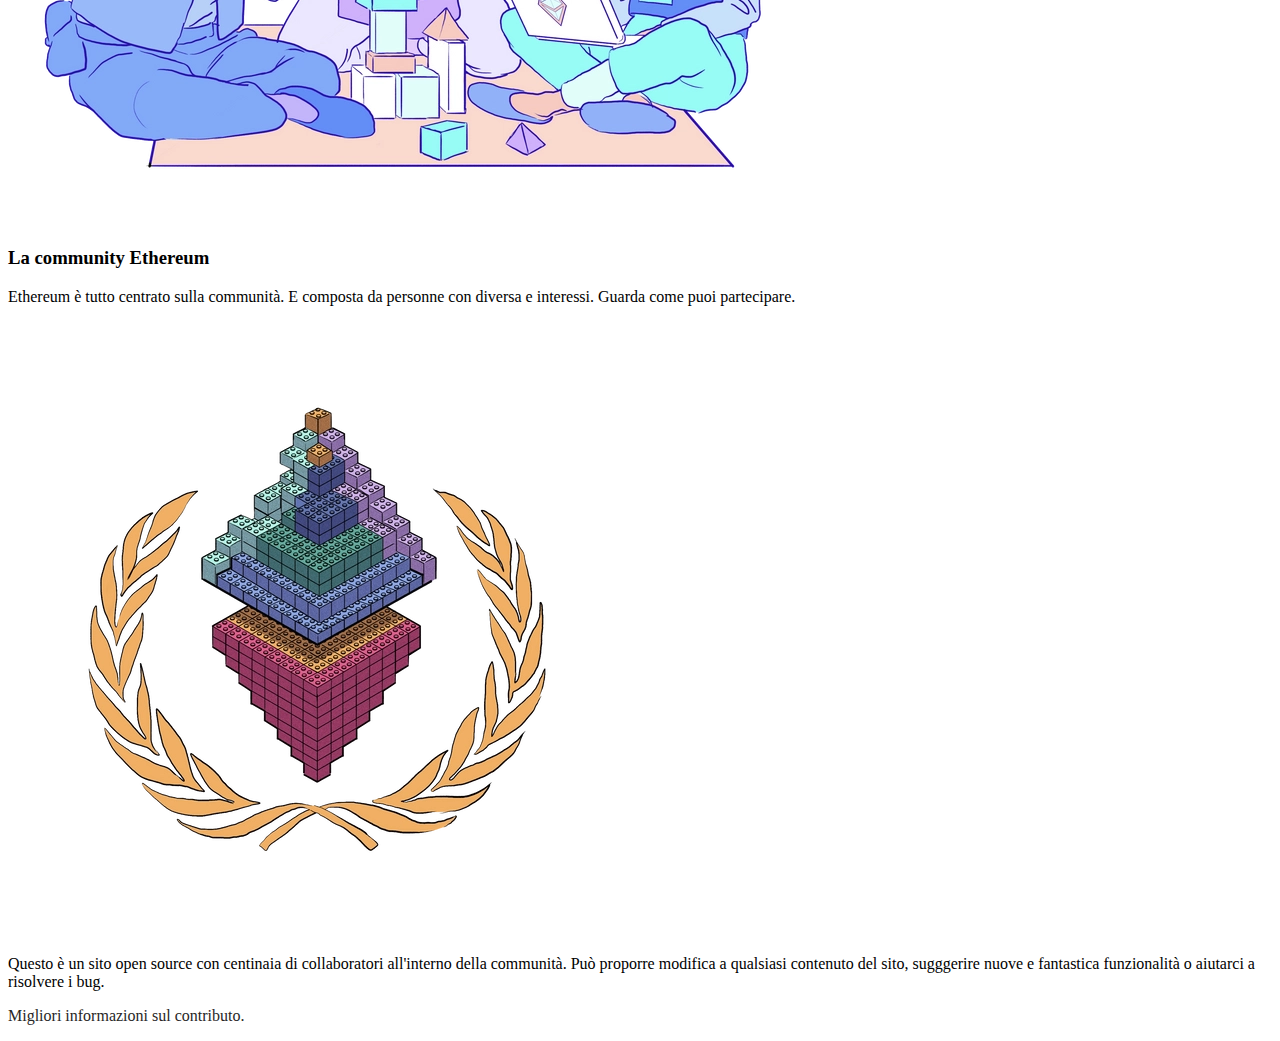
==== commit bf44968c: "Merge branch 'main' into master3" ====
--- a/index.html
+++ b/index.html
@@ -54,6 +54,81 @@
         </div> 
     
     </header>
+    <main>
+            <section class="container">
+                <div class="start">
+                    <div class="block"><h1>Get started</h1>
+                    <p>Lorem ipsum dolor sit amet consectetur adipisicing elit. <br>
+                         Vel modi, cum a repellendus maiores qui fuga quis debitis eius quisquam. <br>
+                        Lorem ipsum dolor sit amet consectetur adipisicing elit. Quos, nemo.</p>
+                    </div>
+                
+                <div>
+                    <img src="/sitoweb/images/immagini main/hackathon_transparent.webp" alt="person working on a computer" width="320px" height="243px">
+                </div>
+                </div>
+    
+                     <div class="box-4">
+                <div class="imgx4">
+                    <div class="robo">
+                        <a href="https://ethereum.org/it/wallets/find-wallet/">
+                        <img src="/sitoweb/images/immagini main/wallet-cropped.webp" alt="robot illustration" width="320px" height="243px">
+                    
+                        <div class="testo">
+                            <h3>Pick a wallet</h3>
+                            <p>A wallet lets you connect to Ethereum and manga your funds.</p>
+                        </a>
+                        </div>
+                    </div>
+                </div>
+                     
+                     
+                <div class="imgx4">
+                    <div class="robo">
+                        <a href="https://ethereum.org/it/get-eth/">
+                        <img src="/sitoweb/images/immagini main/eth.webp" alt="robot illustration" width="320px" height="243px">
+                    
+                        <div class="testo">
+                            <h3>Get ETH</h3>
+                            <p>ETH is the currency of Ethereum - you can use it in applications.</p>
+                        </a>
+                        </div>
+                    </div>
+                </div>
+                     
+                     
+                <div class="imgx4">
+                    <div class="robo">
+                        <a href="https://ethereum.org/it/dapps/">
+                        <img src="/sitoweb/images/immagini main/doge-computer.webp" alt="robot illustration" width="320px" height="243px">
+                    
+                        <div class="testo">
+                            <h3>Use a dapp</h3>
+                            <p>Dapps are applications powered by Ethereum. See what you can do.</p>
+                        </a>
+                        </div>
+                    </div>
+                </div>
+                     
+                    
+                <div class="imgx4">
+                    <div class="robo">
+                        <a href="https://ethereum.org/it/developers/">
+                        <img src="/sitoweb/images/immagini main/developers-eth-blocks.webp" alt="robot illustration" width="320px" height="243px">
+                    
+                        <div class="testo">
+                            <h3>Start building</h3>
+                            <p>If you want to start coding with Ethereum, we have documentation, tutorials,
+                            and more in our developer portal.</p>
+                        </a>
+                        </div>
+                    </div>
+                </div>
+            </div> 
+            
+            </section>
+
+    </main>
     <h1>Ethereum oggi</h1>
     <h3>
         Gli ultimi dati sulla rete!
@@ -113,6 +188,8 @@
         </div>
     </div>
     
+    
+    
 </body>
 
 </html>--- a/css/style.css
+++ b/css/style.css
@@ -1,5 +1,3 @@
-
-
 nav div img{
    
    width: 22px;
@@ -99,3 +97,117 @@
     border-radius: 3px;
 }
 
+/* Main style */
+ 
+ .container{
+     padding: 16px;
+     align-content: center;
+     justify-content: center;
+     align-items: center;
+     justify-items: center;
+     margin: auto;
+ }
+ 
+ .start{
+     display: flex;
+     align-items: center;
+     margin-bottom: 3rem;
+     margin-top: 1rem;
+     text-align: justify;
+     justify-content: center;
+     margin-right: 0;
+     font-family: system-ui,
+     -apple-system,BlinkMacSystemFont,Segoe UI,Roboto,
+     Helvetica,Arial,sans-serif,Apple Color 
+     Emoji,Segoe UI Emoji,Segoe UI Symbol;
+ }
+ 
+ 
+ 
+ .box-4{
+    display: flex;
+    flex: 1 1 372px;
+    padding: 0;
+    margin: 0;
+    align-content: center;
+    justify-items: center;
+    flex-wrap: wrap;
+    justify-content: center;
+    width: 100%;
+    -webkit-box-pack: justify;
+    
+    
+    
+   
+ }
+ 
+ @media only screen and (min-width: 1350px) {
+ 
+     .box-4{
+         max-width: 1200px;
+     }
+      
+  }
+  @media only screen and (max-width:900px ) {
+ 
+      .robo{
+         margin: 0px;
+         min-width: (100%, 240px);
+      }
+  }
+ 
+ 
+ .imgx4{
+     display: inline-block;
+     min-width: 300px;
+     text-align: left;
+     background: radial-gradient(46.28% 66.31% at 66.95% 58.35%,
+       rgb(230, 230, 247) 0%,
+       rgb(231, 237, 250) 50%, 
+       rgb(233, 251, 250) 100%);
+     margin: 16px;
+     
+     border-radius: 2px;
+ }
+ 
+ .robo{
+     
+     display: flex;
+     flex-direction: column;
+     max-width: 400px;
+     align-items: center;
+     box-shadow: rgb(0 0 0 / 7%) 0px 14px 66px, 
+     rgb(0 0 0 / 3%) 0px 10px 17px, 
+     rgb(0 0 0 / 5%) 0px 4px 7px;
+     border-radius: 2px;
+     justify-items: center;
+   
+ }
+ 
+ .robo a{
+     text-decoration: none;
+     color: white;
+ }
+ 
+ .robo:hover{
+     
+     box-shadow: rgb(243 15 15) 0px 8px 17px;
+     background: rgb(242, 242, 242);
+     transition: transform 0.1s ease 0s;
+     transform: scale(1.02);
+     
+ }
+ 
+ .testo{
+     display: flex;
+     flex-direction: column;
+     background-color: rgb(34, 34, 34);
+     padding: 24px;
+     min-height: 140px;
+     max-width: 500px;
+     align-items: left;
+     justify-content: center;    
+     
+ }
+ 
+ /* Fine Main style */
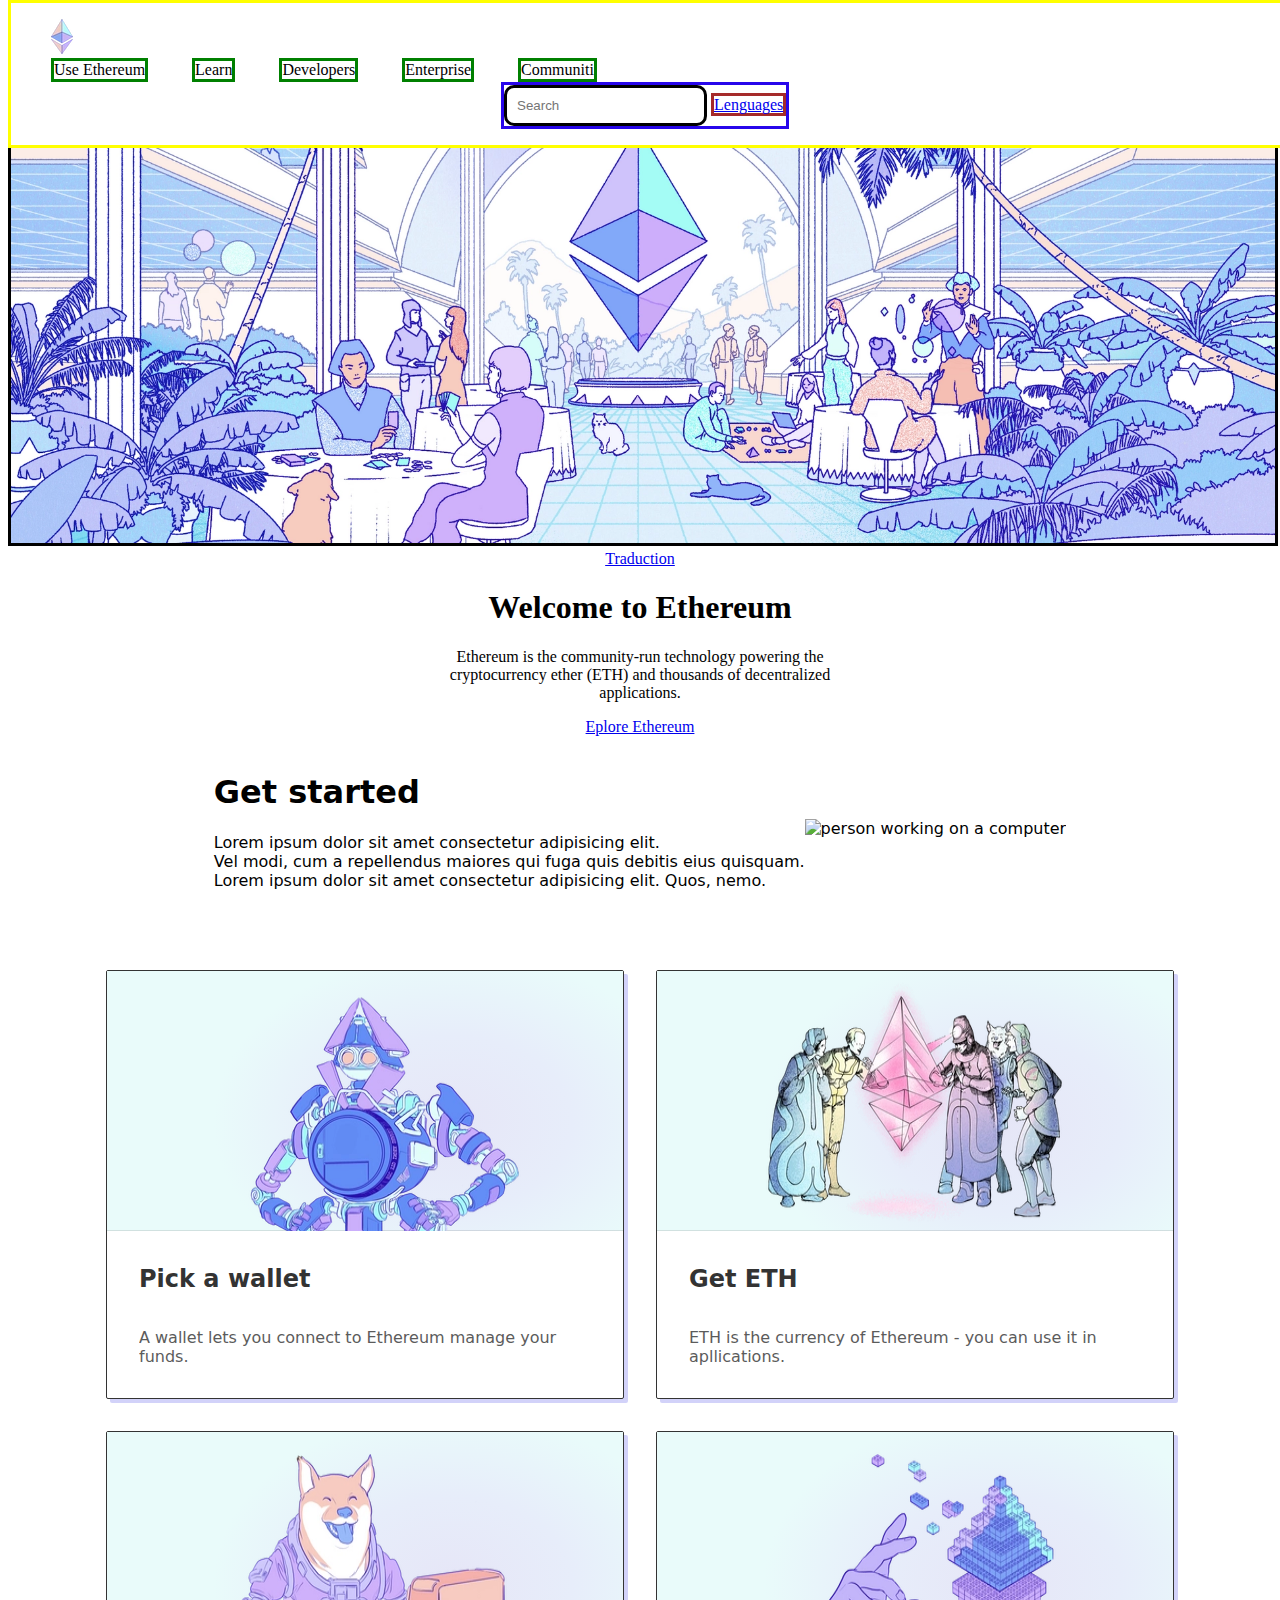
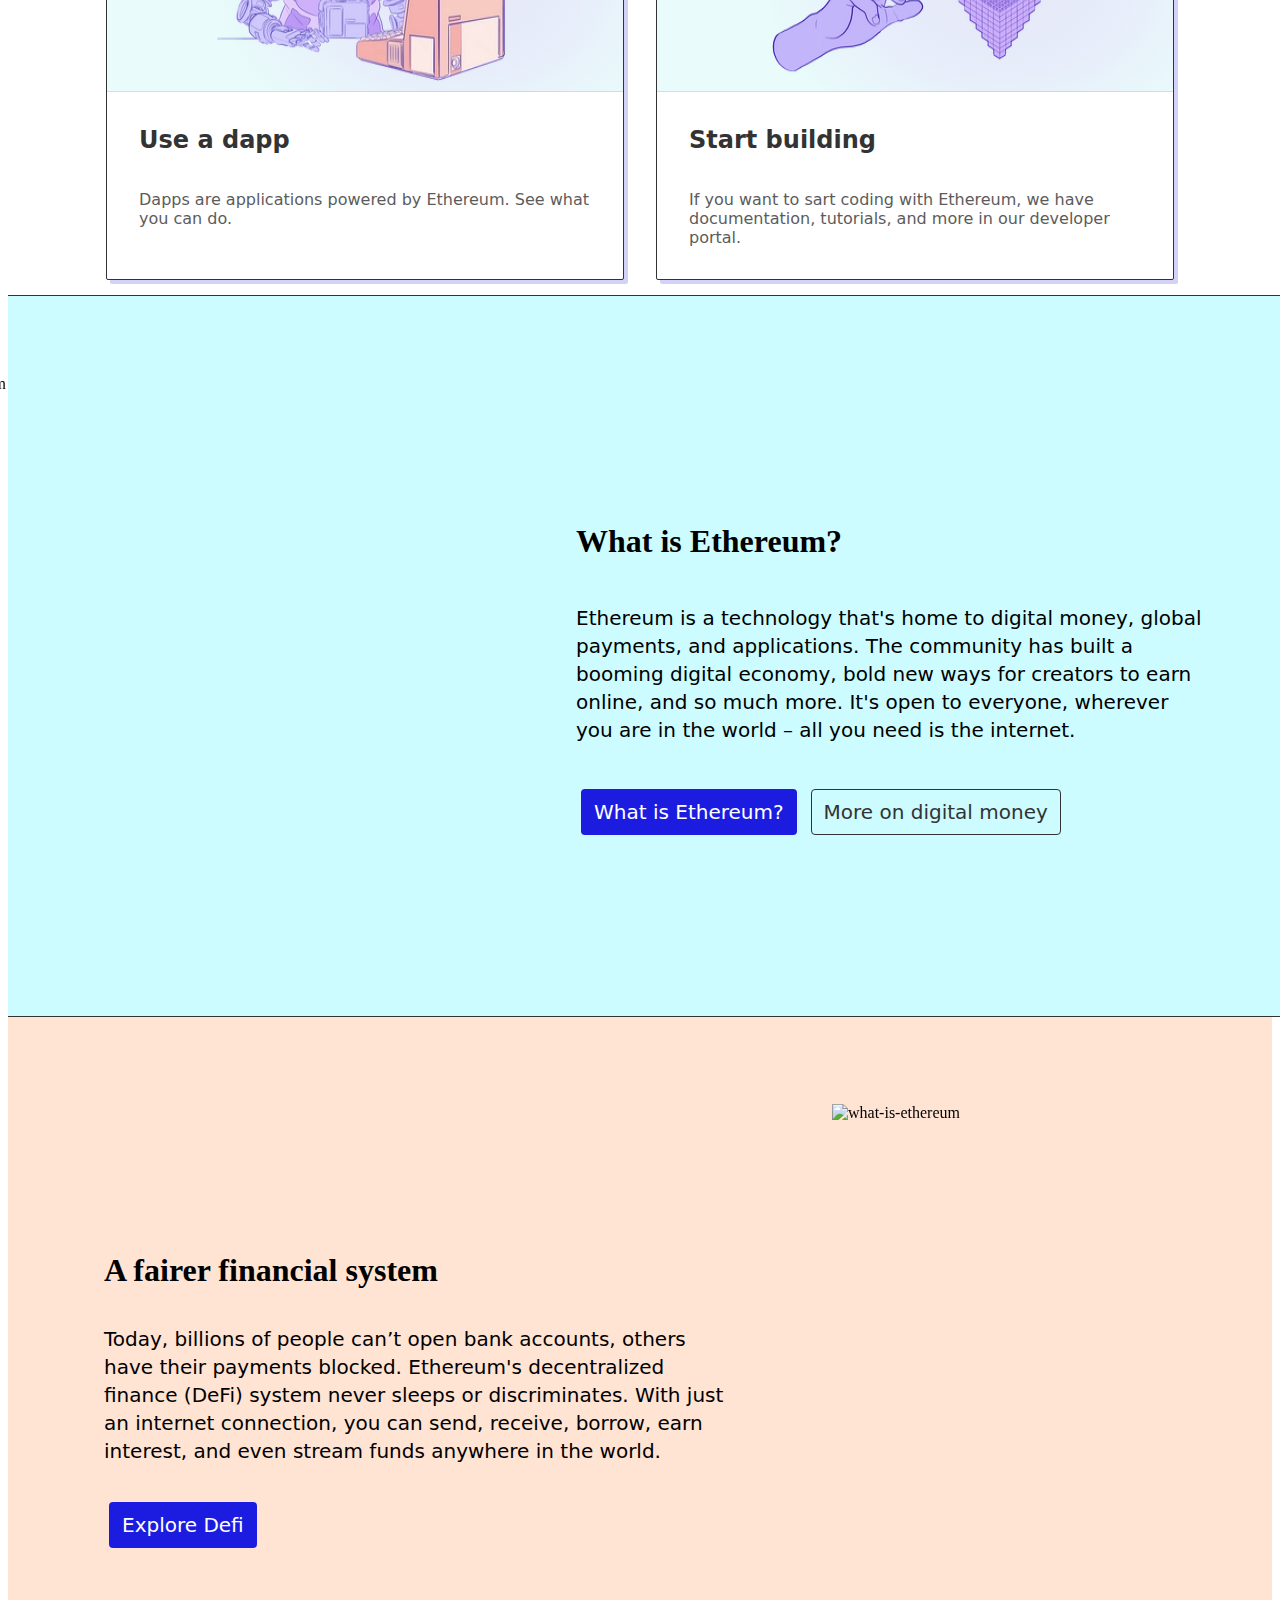
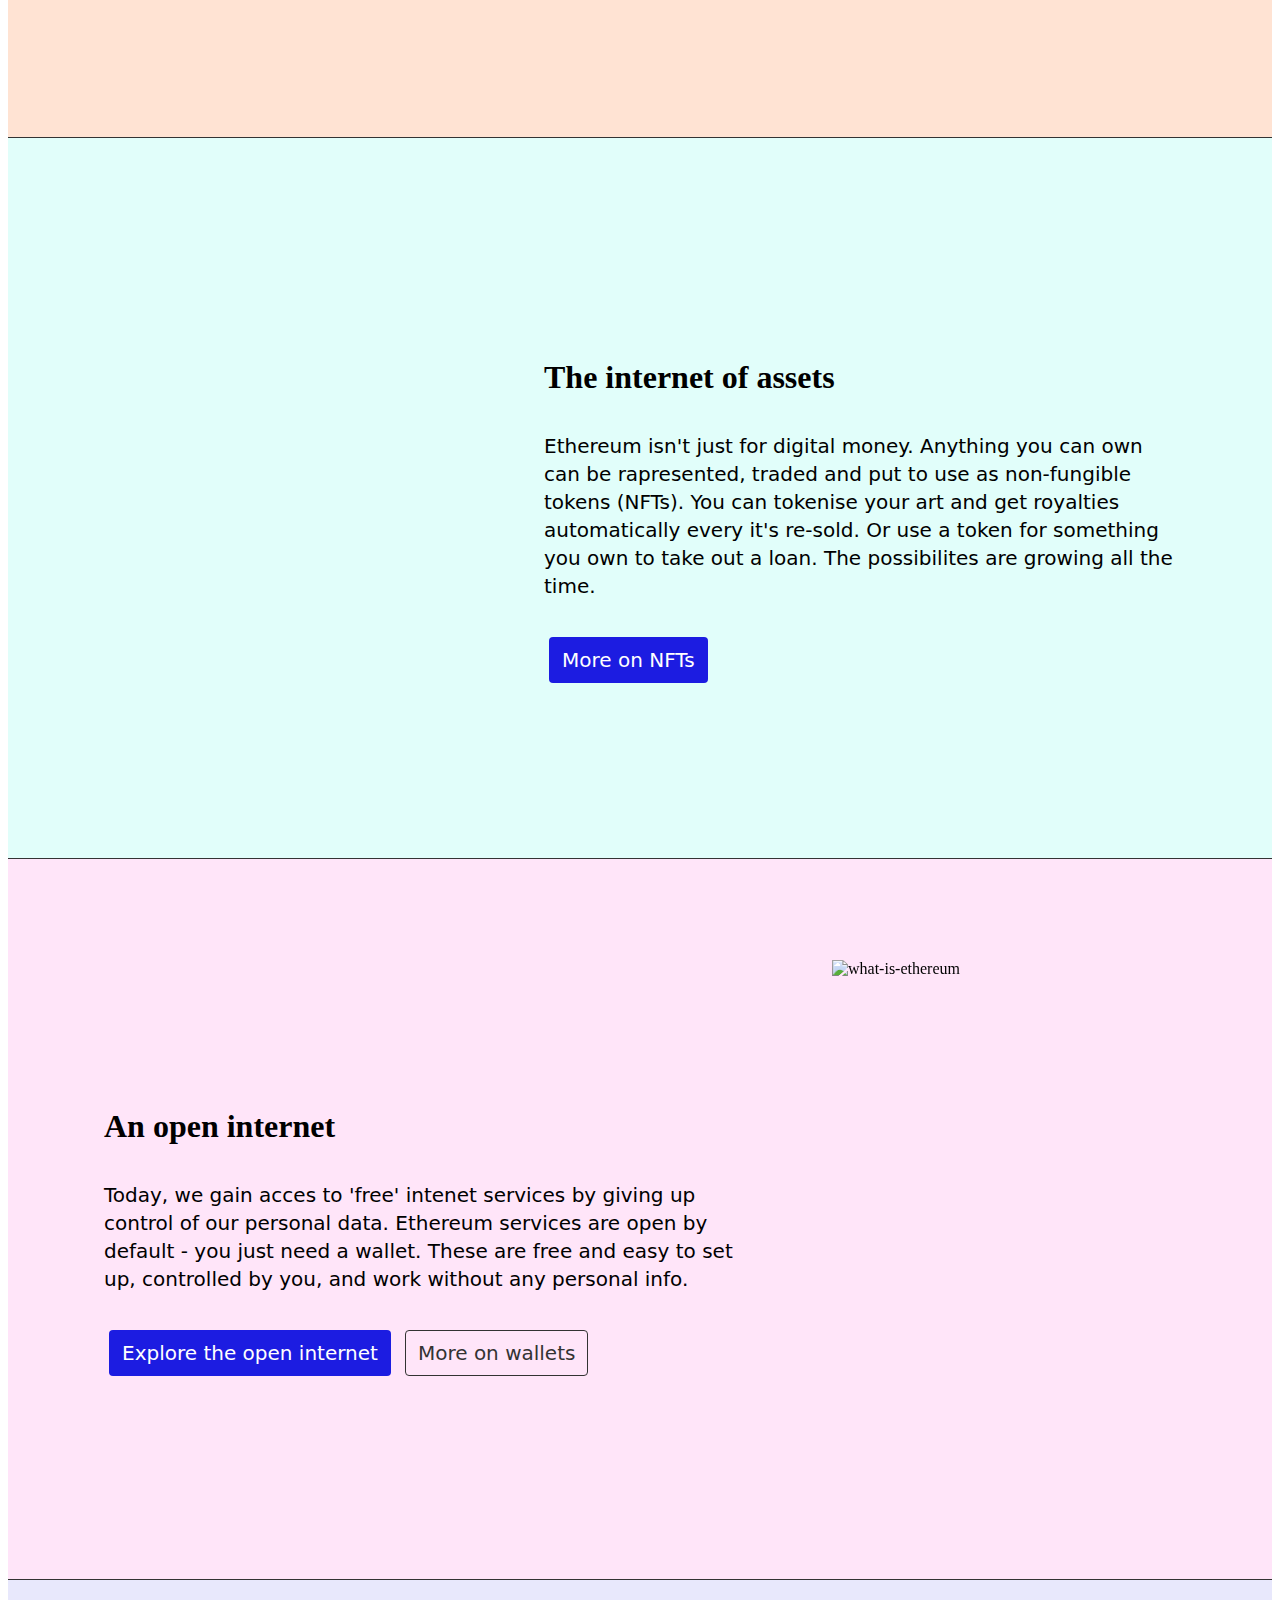
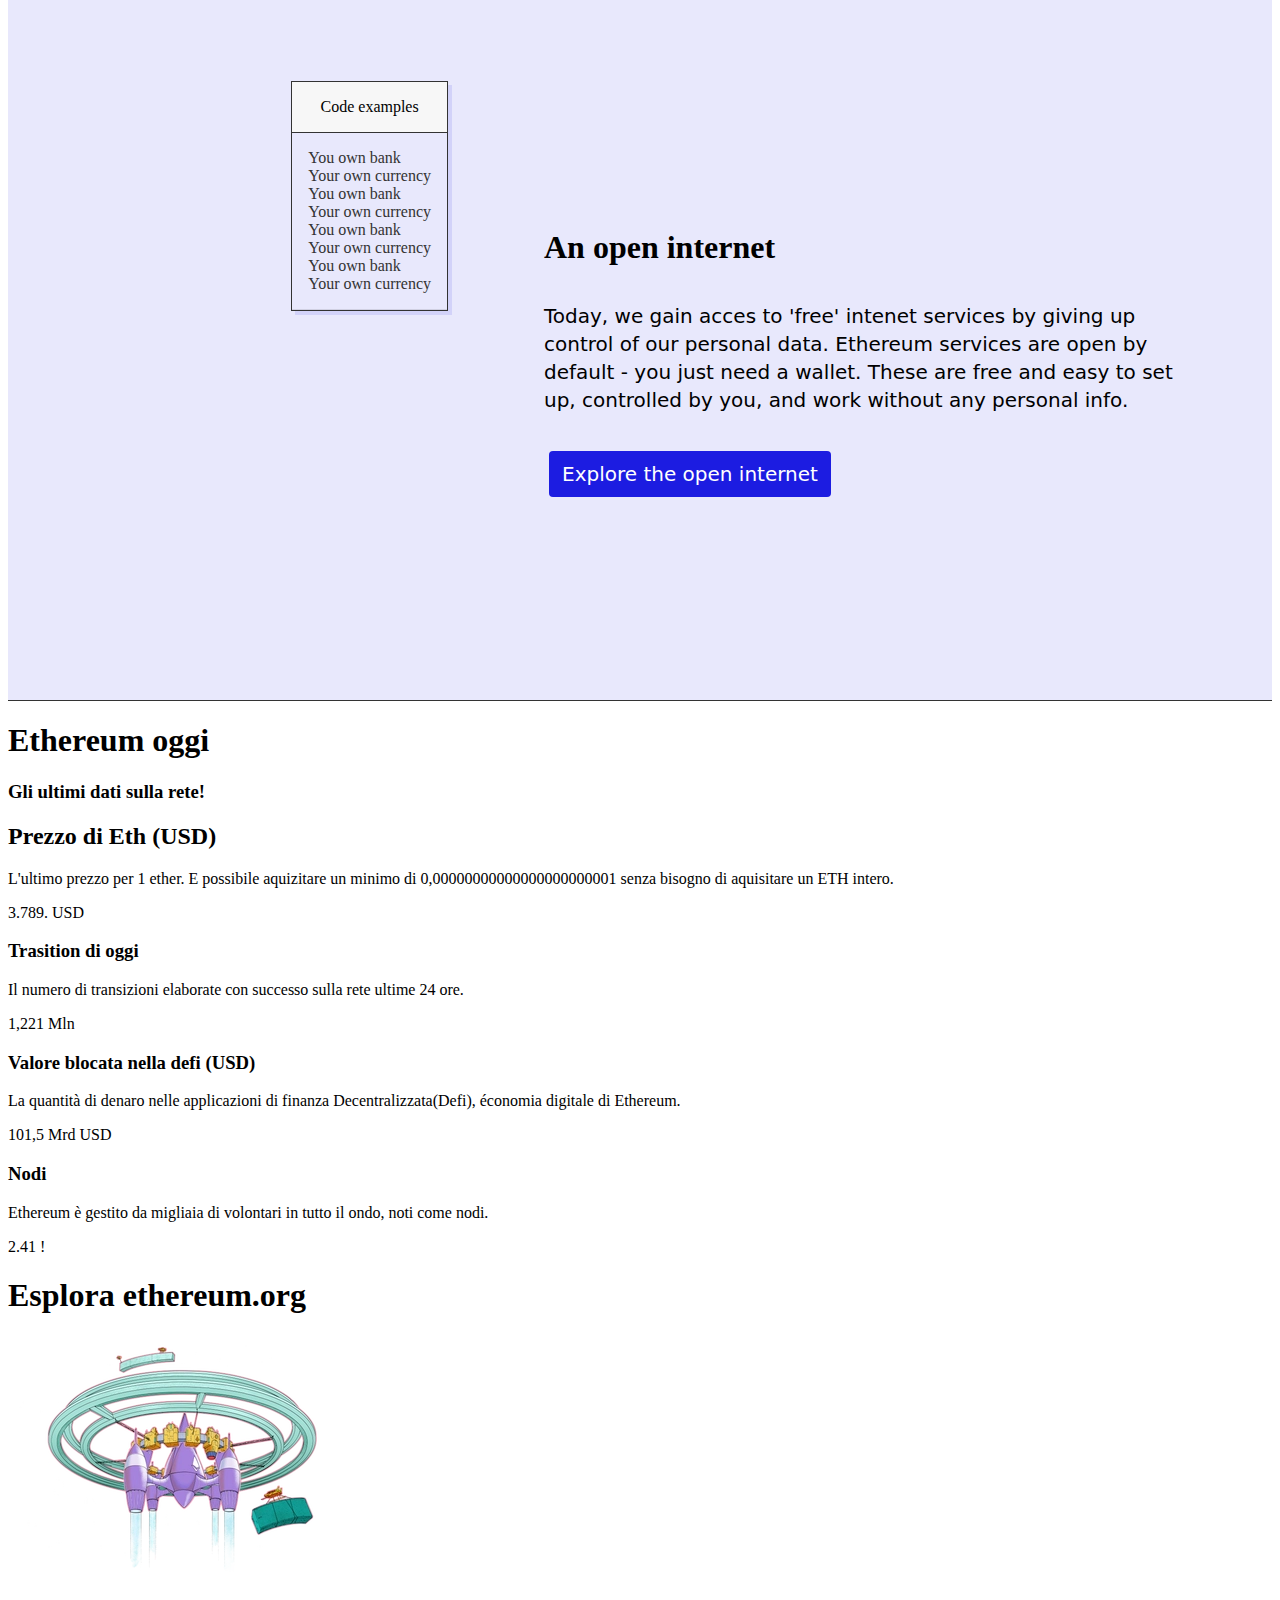
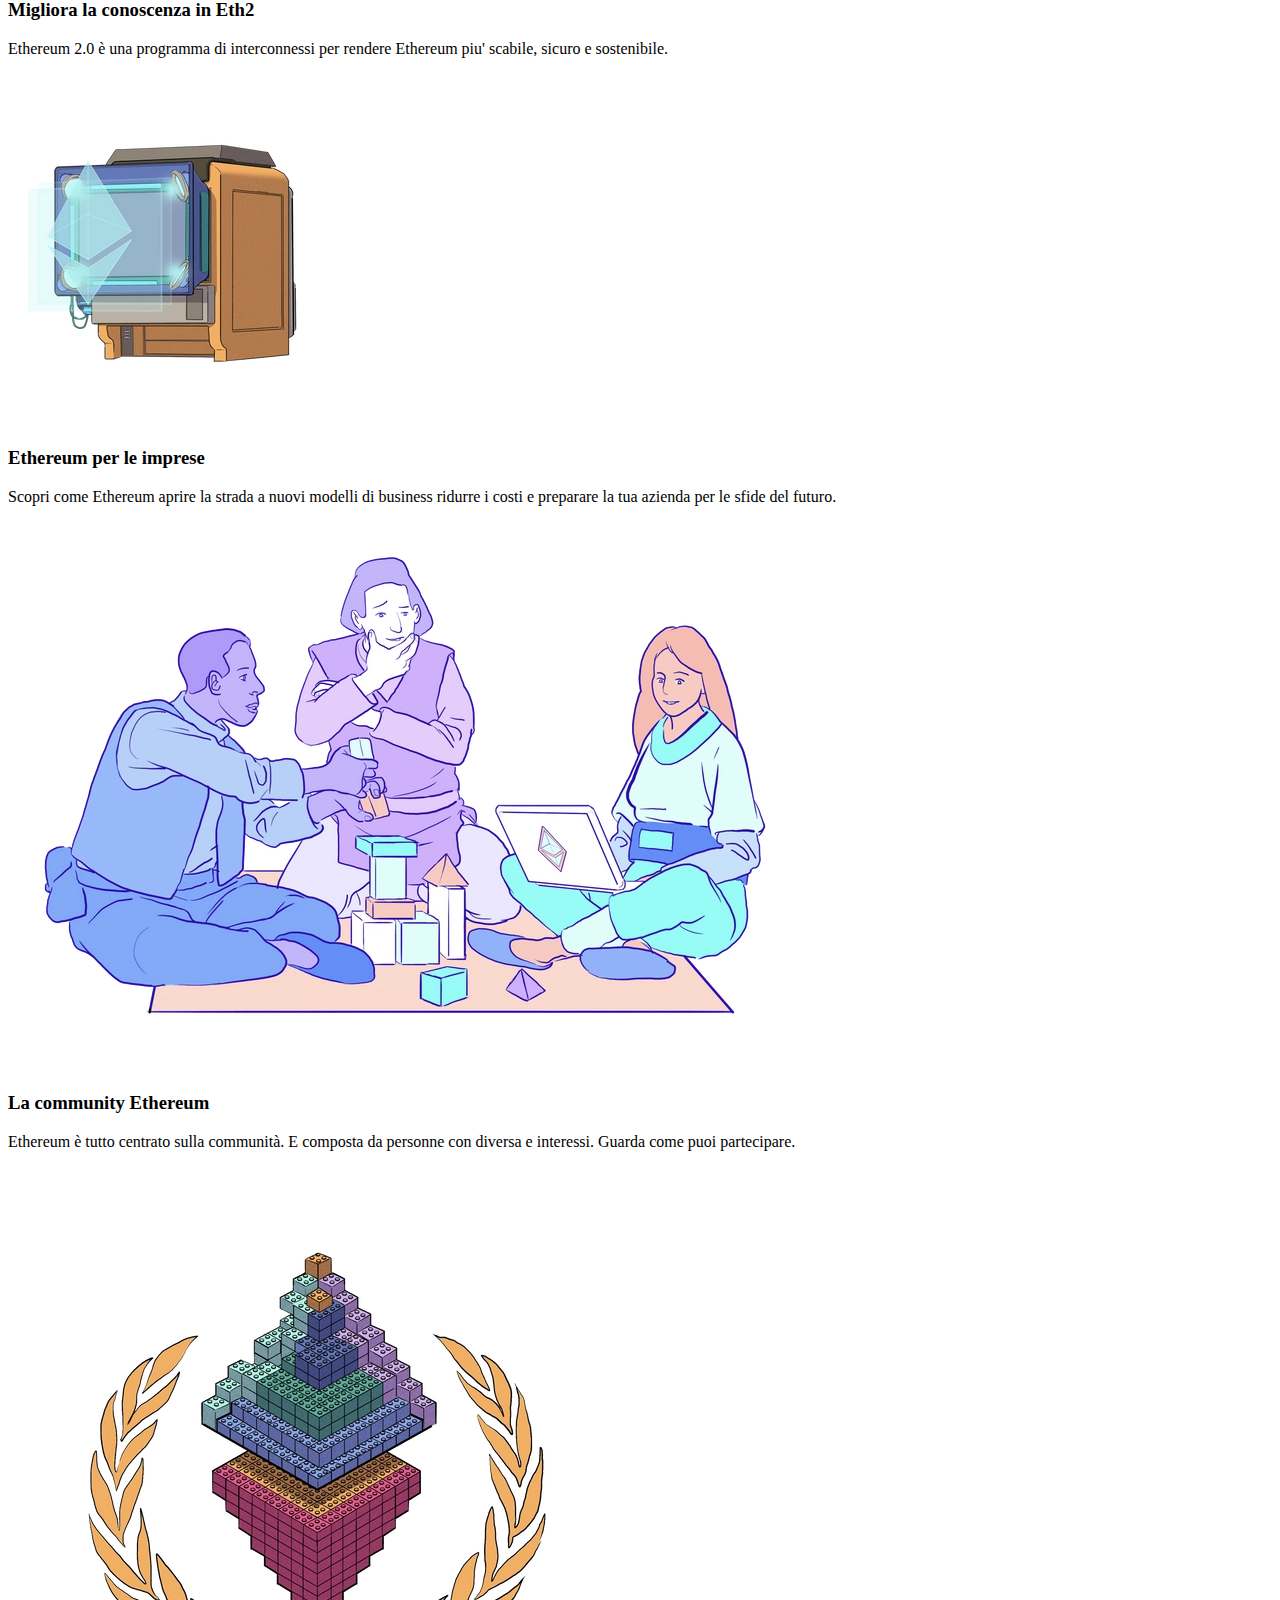
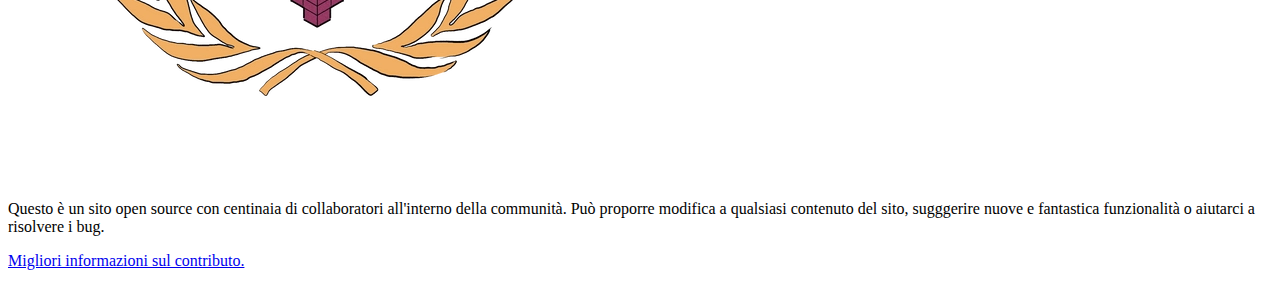
==== commit 3ffdc04b: "completamento main" ====
--- a/index.html
+++ b/index.html
@@ -3,7 +3,7 @@
 <head>
     <meta charset="UTF-8">
     <meta http-equiv="X-UA-Compatible" content="IE=edge">
-    <link href='https://unpkg.com/boxicons@2.1.1/css/boxicons.min.css' rel='stylesheet'><meta name="viewport" content="width=device-width, initial-scale=1.0">
+    <meta name="viewport" content="width=device-width, initial-scale=1.0">
     <link rel="stylesheet" href="">
     <link rel="stylesheet" href="css/style.css">
     <title>ethereum</title>
@@ -28,20 +28,15 @@
             </div>
             <div id="search">
                 <input type="text"  placeholder="Search" value="" aria-label="Search" id="cerca">
-                   <span>
-                    <i class='bx bxs-sun'></i>
-                    <i class='bx bx-globe'></i>
-                </span>
-                <span id="lingua">
-                     <a href="#">Languages</a>
+                 <span id="lingua">
+                     <a href="#">Lenguages</a>
                  </span>
              </div>
         </ul>
             
         </nav>
-        
         <img src="images/hero.webp" id="immagine_principale" alt="">
-        <br><br>
+        <br>
         <div id="traduction">
            <a href="#">Traduction</a>
         </div>
@@ -52,81 +47,221 @@
         <div class="button">
         <a href="https://ethereum.org/en/what-is-ethereum/">Eplore Ethereum</a>
         </div> 
-    
     </header>
     <main>
-            <section class="container">
-                <div class="start">
-                    <div class="block"><h1>Get started</h1>
-                    <p>Lorem ipsum dolor sit amet consectetur adipisicing elit. <br>
-                         Vel modi, cum a repellendus maiores qui fuga quis debitis eius quisquam. <br>
-                        Lorem ipsum dolor sit amet consectetur adipisicing elit. Quos, nemo.</p>
-                    </div>
+
+        <div class="start">
+            <div class="block"><h1>Get started</h1>
+            <p>Lorem ipsum dolor sit amet consectetur adipisicing elit. <br>
+                 Vel modi, cum a repellendus maiores qui fuga quis debitis eius quisquam. <br>
+                Lorem ipsum dolor sit amet consectetur adipisicing elit. Quos, nemo.</p>
+            </div>
+        
+        <div>
+            <img src="/sitoweb/images/immagini main/hackathon_transparent.webp" alt="person working on a computer" width="320px" height="243px">
+        </div>
+        </div>
+
+        <section>
+            
+            <div class="containerbox">
+                <a href="https://ethereum.org/en/wallets/find-wallet/">
+                    <div class="containerimg">
+                        <img src="images/immagini main/wallet-cropped.webp" alt="immagine" width="320px" height="250px">
+                    </div>
+                    <div class="containertext">
+                        <h1>Pick a wallet</h1>
+                        <span>A wallet lets you connect to Ethereum manage your funds.</span>
+                    </div>
+                </a>
+
+
+                <a href="https://ethereum.org/en/get-eth/">
+                    <div class="containerimg">
+                        <img src="images/immagini main/eth.webp" alt="immagine" width="320px" height="250px">
+                    </div>
+                    <div class="containertext">
+                        <h1>Get ETH</h1>
+                        <span>ETH is the currency of Ethereum - you can use it in apllications.</span>
+                    </div>
+                </a>
+
+
+                <a href="https://ethereum.org/en/dapps/">
+                    <div class="containerimg">
+                        <img src="images/immagini main/doge-computer.webp" alt="immagine" width="320px" height="250px">
+                    </div>
+                    <div class="containertext">
+                        <h1>Use a dapp</h1>
+                        <span>Dapps are applications powered by Ethereum. See what you can do.</span>
+                    </div>
+                </a>
+
+
+                <a href="https://ethereum.org/en/developers/">
+                    <div class="containerimg">
+                        <img src="images/immagini main/developers-eth-blocks.webp" alt="immagine" width="320px" height="250px">
+                    </div>
+                    <div class="containertext">
+                        <h1>Start building</h1>
+                        <span>If you want to sart coding with Ethereum, we have documentation, tutorials, and
+                            more in our developer portal.</span>
+                    </div>
+                </a>
+            </div>
+        
+        </section>
                 
-                <div>
-                    <img src="/sitoweb/images/immagini main/hackathon_transparent.webp" alt="person working on a computer" width="320px" height="243px">
-                </div>
-                </div>
-    
-                     <div class="box-4">
-                <div class="imgx4">
-                    <div class="robo">
-                        <a href="https://ethereum.org/it/wallets/find-wallet/">
-                        <img src="/sitoweb/images/immagini main/wallet-cropped.webp" alt="robot illustration" width="320px" height="243px">
-                    
-                        <div class="testo">
-                            <h3>Pick a wallet</h3>
-                            <p>A wallet lets you connect to Ethereum and manga your funds.</p>
-                        </a>
+             
+
+            <div class="banner">
+                <div class="subconteiner">
+                <div class="testcontainer">
+                    <h2>What is Ethereum?</h2>
+                    <span>Ethereum is a technology that's home to digital money, 
+                        global payments, and applications.
+                         The community has built a booming digital economy,
+                          bold new ways for creators to earn online, and so much more.
+                          It's open to everyone, wherever you are in the world –
+                           all you need is the internet.</span>
+
+                           <div class="buttonlinkcontainer">
+                               <div class="btncontainer">
+                               <a class="btn1" href="https://ethereum.org/en/what-is-ethereum/"><span>What is Ethereum?</span></a>
+                               <a class="btn2" href="https://ethereum.org/en/eth/"><span>More on digital money</span></a>
+                               </div>
+                            </div>
                         </div>
-                    </div>
-                </div>
-                     
-                     
-                <div class="imgx4">
-                    <div class="robo">
-                        <a href="https://ethereum.org/it/get-eth/">
-                        <img src="/sitoweb/images/immagini main/eth.webp" alt="robot illustration" width="320px" height="243px">
-                    
-                        <div class="testo">
-                            <h3>Get ETH</h3>
-                            <p>ETH is the currency of Ethereum - you can use it in applications.</p>
-                        </a>
-                        </div>
-                    </div>
-                </div>
-                     
-                     
-                <div class="imgx4">
-                    <div class="robo">
-                        <a href="https://ethereum.org/it/dapps/">
-                        <img src="/sitoweb/images/immagini main/doge-computer.webp" alt="robot illustration" width="320px" height="243px">
-                    
-                        <div class="testo">
-                            <h3>Use a dapp</h3>
-                            <p>Dapps are applications powered by Ethereum. See what you can do.</p>
-                        </a>
-                        </div>
-                    </div>
-                </div>
-                     
-                    
-                <div class="imgx4">
-                    <div class="robo">
-                        <a href="https://ethereum.org/it/developers/">
-                        <img src="/sitoweb/images/immagini main/developers-eth-blocks.webp" alt="robot illustration" width="320px" height="243px">
-                    
-                        <div class="testo">
-                            <h3>Start building</h3>
-                            <p>If you want to start coding with Ethereum, we have documentation, tutorials,
-                            and more in our developer portal.</p>
-                        </a>
-                        </div>
-                    </div>
-                </div>
-            </div> 
-            
-            </section>
+
+
+                    <div class="imgcontainer">
+
+                        <img src="/sitoweb/images/immagini main/what-is-ethereum.webp" alt="what-is-ethereum" width="602px">
+
+                    </div>
+                </div>
+            </div>
+           
+           
+            <div class="banner2">
+                <div class="subconteiner2">
+                <div class="testcontainer2">
+                    <h2>A fairer financial system</h2>
+                    <span>Today, billions of people can’t open bank accounts,
+                         others have their payments blocked. 
+                         Ethereum's decentralized finance (DeFi) system never sleeps
+                          or discriminates. With just an internet connection,
+                           you can send, receive, borrow, earn interest, 
+                           and even stream funds anywhere in the world.</span>
+
+                           <div class="buttonlinkcontainer2">
+                               <a class="btn1" href="https://ethereum.org/en/defi/"><span>Explore Defi</span></a>
+                            </div>
+                </div>
+
+                    <div class="imgcontainer2">
+                        <img src="/sitoweb/images/immagini main/impact_transparent.webp" alt="what-is-ethereum" width="602px">
+                    </div>
+                </div>
+            </div>
+
+
+            <div class="banner3">
+                <div class="subconteiner3">
+                <div class="testcontainer3">
+                    <h2>The internet of assets</h2>
+                    <span>Ethereum isn't just for digital money. Anything you can own can be
+                        rapresented, traded and put to use as non-fungible tokens (NFTs).
+                        You can tokenise your art and get royalties automatically every 
+                        it's re-sold. Or use a token for something you own to take out a loan.
+                        The possibilites are growing all the time.
+                    </span>
+
+                           <div class="buttonlinkcontainer3">
+                               <a class="btn1" href="https://ethereum.org/en/defi/"><span>More on NFTs</span></a>
+                            </div>
+                </div>
+
+                    <div class="imgcontainer3">
+                        <img src="/sitoweb/images/immagini main/infrastructure_transparent.webp" alt="what-is-ethereum" width="602px">
+                    </div>
+                </div>
+            </div>
+
+
+            <div class="banner4">
+                <div class="subconteiner4">
+                <div class="testcontainer4">
+                    <h2>An open internet</h2>
+                    <span>Today, we gain acces to 'free' intenet services by giving up control
+                        of our personal data. Ethereum services are open by default - you 
+                        just need a wallet. These are free and easy to set up, controlled by you, and
+                        work without any personal info.
+                    </span>
+
+                           <div class="buttonlinkcontainer4">
+                               <a class="btn1" href="https://ethereum.org/en/defi/"><span>Explore the open internet</span></a>
+                               <a class="btn4" href="https://ethereum.org/en/defi/"><span>More on wallets</span></a>
+                            </div>
+                </div>
+
+                    <div class="imgcontainer4">
+                        <img src="/sitoweb/images/immagini main/future_transparent.webp" alt="what-is-ethereum" width="602px">
+                    </div>
+                </div>
+            </div>
+
+
+            <div class="banner5">
+                <div class="subconteiner5">
+                   <div class="testcontainer5">
+                    <h2>An open internet</h2>
+                    <span>Today, we gain acces to 'free' intenet services by giving up control
+                        of our personal data. Ethereum services are open by default - you 
+                        just need a wallet. These are free and easy to set up, controlled by you, and
+                        work without any personal info.
+                    </span>
+
+                           <div class="buttonlinkcontainer5">
+                               <a class="btn5" href="https://ethereum.org/en/defi/"><span>Explore the open internet</span></a>
+                            </div>
+                  </div>
+
+                  <div class="boxfinestra">
+                      <div class="navboxfinestra">
+                          <div class="svg">
+                              <img src="" alt="">
+                          </div>
+                          <span>Code examples</span>
+                          <div class="svg2">
+                              <img src="" alt="">
+                          </div>
+                      </div>
+                            <div class="containerfinestra">
+                                <div class="testofinestra">
+                                    <div class="titoloparafine">You own bank</div>
+                                    <div class="paragrafofinestra">Your own currency</div>
+                                </div>
+                                <div class="testofinestra">
+                                    <div class="titoloparafine">You own bank</div>
+                                    <div class="paragrafofinestra">Your own currency</div>
+                                </div>
+                                <div class="testofinestra">
+                                    <div class="titoloparafine">You own bank</div>
+                                    <div class="paragrafofinestra">Your own currency</div>
+                                </div>
+                                <div class="testofinestra">
+                                    <div class="titoloparafine">You own bank</div>
+                                    <div class="paragrafofinestra">Your own currency</div>
+                                </div>
+                            </div>
+                  </div>
+
+                  
+                </div> 
+            </div>
+            
+            
 
     </main>
     <h1>Ethereum oggi</h1>
--- a/css/style.css
+++ b/css/style.css
@@ -1,105 +1,72 @@
-nav div img{
-   
-   width: 22px;
-   height: 35px;
-   size: 22px;
-   
-   
-}
-ul{
-    display: flex;
-    align-items: center;
-}
-
-
-nav ul li{
-    display: inline-block;
-    padding: 10px;
-    
-    margin-left: 20px;
-    
-     
-}
-
-i{
-    font-size: 30px;
-    
-}
-
-span i{
-
-    position: relative;
-    top: 10px;
-
-    padding: 5px;
-}
-
-
-
-#search{
-    display: inline-block;
-    
-    margin-left:500px;
-    
-}
-
-#cerca{
-   
-    border-radius: 3px;
-    padding: 10px;
-    border-color: #cecdcc;
-    position: relative;
-    right: 20px;
-    
-}
-
-span a{
-    color: #272626;
-    text-decoration: none;
-}
-
-
-
-nav{
-    position: fixed;
-    border: solid 1px #d8d8d7; 
-    background: white; 
-    width: 100%; 
-    top: 0px;
-    
-}
-
-#immagine_principale{
-    
-    max-width: 100%;
-    
-}
-
-#traduction{
-    text-align: center;
-}
-
-div a{
-    text-decoration:none;
-    color: #272626;
-}
-
-#welcome{
-    text-align: center;
-}
-
-.button{
-   
-    border: 1px solid #ccc9c9;
-    padding: 10px;
-    position: absolute;
-    margin-left: 700px;
-    border-radius: 3px;
-}
-
-/* Main style */
+ nav ul li{
+     display: inline-block;
+     margin-right: 2.5rem;
+     border: solid green 3px;
+     
+     
+      
+ }
+
+ *, :after, :before{
+     box-sizing: inherit;
+ }
+ 
+ nav{
+     position: sticky;
+     top: 0px;
+     z-index: 1000;
+     width: 100%;
+ }
+ 
+ #search{
+     display: inline-block;
+     border: rgb(40, 6, 235) 3px solid;
+     margin-left: 450px;
+     
+ }
+ 
+ #cerca{
+     border: solid black 3px;
+     border-radius: 10px;
+     padding: 10px;
+     background: white;
+     
+ }
+ 
+ #lingua{
+     border: brown solid 3px;
+     
+ }
+ 
+ nav{
+     position: fixed;
+     border: solid 3px yellow; 
+     background: white; 
+     width: 100%; 
+     top: 0px;
+     
+ }
+ 
+ #immagine_principale{
+     border: solid black 3px;
+     max-width: 100%;
+ }
+ 
+ #traduction{
+     text-align: center;
+ }
+ 
+ #welcome{
+     text-align: center;
+ }
+ 
+ .button{
+     text-align: center;
+ }
+  /* Main style */
  
  .container{
+     
      padding: 16px;
      align-content: center;
      justify-content: center;
@@ -121,93 +88,559 @@
      Helvetica,Arial,sans-serif,Apple Color 
      Emoji,Segoe UI Emoji,Segoe UI Symbol;
  }
- 
- 
- 
- .box-4{
-    display: flex;
+
+ 
+
+ section{
+    display: flex;
+    justify-content: center;
+    width: 100%;
+   
+}
+
+.containerbox{
+    display: flex;
+    flex-wrap: wrap;
+    -webkit-box-pack: justify;
+    justify-items: center;
+    justify-content: space-between;
+    width: 100%;
+}
+
+
+ @media screen {
+
+    .containerbox{
+     max-width: 1100px
+    }
+     
+ }
+
+
+.containerbox a:hover{
+    transition: transform 0.1s ease 0s;
+    transform: scale(1.02);
+    background: rgb(242, 242, 242);
+    border-radius: 4px;
+    box-shadow: rgb(0, 0, 0 / 15%) 0px 8px;
+}
+
+.containerbox a{
+    min-width: 480px;
+    margin: 1rem;
+    border-radius: 2px;
+    border: 1px solid rgb(51, 51, 51);
+    background: rgb(255, 255, 255);
+    box-shadow: rgb(210 210 249) 4px 4px;
+    border-radius: 2px;
+    text-decoration: none;
     flex: 1 1 372px;
-    padding: 0;
-    margin: 0;
-    align-content: center;
-    justify-items: center;
-    flex-wrap: wrap;
+    
+   
+   
+ 
+}
+
+
+
+
+.containerimg{
+    display: flex;
+    flex-direction: row;
+    -webkit-box-pack: center;
     justify-content: center;
-    width: 100%;
+    align-items: flex-end;
+    background: radial-gradient(46.28% 66.31% at 66.95% 58.35%, rgb(230, 230, 247) 0%, rgb(231, 237, 250) 50%, rgb(233, 251, 250) 100%);
+    box-shadow: rgb(0 0 0 / 10%) 0px -1px 0px inset;
+    min-height: 260px;
+    
+}
+
+
+.containertext, h1+span{
+    margin: 1rem;
+    color: rgb(51, 51, 51);
+    display: flex;
+    flex-direction: column;
+    align-items: left;
+    font-family: system-ui,-apple-system,BlinkMacSystemFont,Segoe UI,Roboto,Helvetica,Arial,sans-serif,Apple Color Emoji,Segoe UI Emoji,Segoe UI Symbol;
+}
+
+
+.containertext h1{
+    font-size: 1.5rem;
+    line-height: 1.4;
+    margin: 1rem ;
+    font-weight: 600;
+    scroll-margin-top: 4.75rem
+}
+
+.containertext span{
+    opacity: 0.8;
+   
+}
+ 
+/* Style banner - Start. */
+
+.banner{
+    background: rgb(204, 252, 255);
+    display: flex;
+    -webkit-box-align: center;
+    align-items: center;
+    flex-direction: row-reverse;
+    padding-left: 2rem;
+    width: 100%;
+    height: 720px;
+    margin-top: -1px;
+    border-top: 1px solid rgb(51, 51, 51);
+    border-bottom: 1px solid rgb(51, 51, 51);
+
+}
+
+
+
+
+
+.testcontainer{
+    display: flex;
+    flex-direction: row-reverse;
+    padding: 6rem;
+    height: 100%;
+    width: 100%;
+    margin: 0px;
+    display: flex;
+    align-items: flex-start;
+    gap: 0.5rem;
+    flex-direction: column;
+    -webkit-box-pack: center;
+    justify-content: center;
+    flex: 0 0 50%;
+    max-width: 75%;
+}
+
+.testcontainer span{
+    word-wrap: break-word;
+    -ms-font-feature-settings: "kern","liga","clig","calt";
+    -webkit-font-feature-settings: "kern","liga","clig","calt";
+    font-feature-settings: "kern","liga","clig","calt";
+    font-family: system-ui,-apple-system,BlinkMacSystemFont,Segoe UI,Roboto,Helvetica,Arial,sans-serif,Apple Color Emoji,Segoe UI Emoji,Segoe UI Symbol;
+    font-kerning: normal;
+    font-weight: 400;
+    margin-bottom: 2rem;
+    font-size: 20px;
+    line-height: 140%;
+}
+
+.testcontainer h2{
+    font-size: 2rem;
+    line-height: 1.4;
+    margin: 3rem 0px 2rem;
+    font-weight: 600;
+    scroll-margin-top: 4.75rem;
+
+}
+
+.subconteiner{ 
+    width: 100%;
+    display: flex;
+    flex-direction: row-reverse;
+}
+
+.btn1{
+    padding: 0.5rem 0.75rem;
+    display: inline-block;
+    border-radius: 0.25em;
+    margin: 5px;
+    text-decoration: none;
+    background-color: rgb(28, 28, 225);
+    border: 1px solid transparent;
+    color: rgb(255, 255, 255) !important;
+    font-family:-apple-system, BlinkMacSystemFont, 'Segoe UI', 
+    Roboto, Oxygen, Ubuntu, Cantarell, 'Open Sans', 'Helvetica Neue', sans-serif;
+}
+
+ .btn1:hover{
+    background-color: rgba(28, 28, 225, 0.8);
+    box-shadow: rgb(210 210 249) 4px 4px 0px 0px;
+}
+
+
+
+
+.btn2{
+    padding: 0.5rem 0.75rem;
+    display: inline-block;
+    border-radius: 0.25em;
+    margin: 5px;
+    text-decoration: none;
+    color: rgb(51, 51, 51);
+    border: 1px solid rgb(51, 51, 51);
+    background-color: transparent;
+    font-family: -apple-system, BlinkMacSystemFont, 'Segoe UI', 
+    Roboto, Oxygen, Ubuntu, Cantarell, 'Open Sans', 'Helvetica Neue', sans-serif;
+}
+
+
+.btn2:hover{
+    color: rgb(28, 28, 225);
+    border: 1px solid rgb(28, 28, 225);
+    box-shadow: rgb(210 210 249) 4px 4px
+}
+
+.imgcontainer{
+    transform: translateZ(0);
+    display: flex;
+    height: fit-content;
+    
+
+}
+
+*, :after, :before{
+    box-sizing: inherit;
+}
+
+/* Banner 2*/
+
+.banner2{
+    background: rgb(255, 227, 211);
+    display: flex;
+    -webkit-box-align: center;
+    align-items: center;
+    flex-direction: row;
+    width: 100%;
+    height: 720px;
+    margin-top: -1px;
+    border-top: 1px solid rgb(51, 51, 51);
+    border-bottom: 1px solid rgb(51, 51, 51);
+}
+
+
+.testcontainer2{
+    padding: 6rem;
+    height: 100%;
+    width: 100%;
+    margin: 0px;
+    display: flex;
+    flex-direction: column;
+    -webkit-box-pack: center;
+    justify-content: center;
+    flex: 0 0 50%;
+    max-width: 75%;
+    padding: 96px;
+
+}
+
+.testcontainer2 span{
+    word-wrap: break-word;
+    -ms-font-feature-settings: "kern","liga","clig","calt";
+    -webkit-font-feature-settings: "kern","liga","clig","calt";
+    font-feature-settings: "kern","liga","clig","calt";
+    font-family: system-ui,-apple-system,BlinkMacSystemFont,Segoe UI,Roboto,Helvetica,Arial,sans-serif,Apple Color Emoji,Segoe UI Emoji,Segoe UI Symbol;
+    font-kerning: normal;
+    font-weight: 400;
+    margin-bottom: 2rem;
+    font-size: 20px;
+    line-height: 140%;
+}
+
+.testcontainer2 h2{
+    font-size: 2rem;
+    line-height: 1.4;
+    margin: 3rem 0px 2rem;
+    font-weight: 600;
+    scroll-margin-top: 4.75rem;
+
+}
+
+.subconteiner2{ 
+    width: 100%;
+    display: flex;
+    flex-direction: row;
+}
+
+
+
+.imgcontainer2{
+    transform: translateZ(0);
+    display: flex;
+    height: fit-content;
+    
+
+}
+
+/* Banner 3 */
+
+.banner3{
+    background: rgb(225, 254, 250);
+    display: flex;
+    -webkit-box-align: center;
+    align-items: center;
+    flex-direction: row;
+    width: 100%;
+    height: 720px;
+    margin-top: -1px;
+    border-top: 1px solid rgb(51, 51, 51);
+    border-bottom: 1px solid rgb(51, 51, 51);
+}
+
+
+.testcontainer3{
+    padding: 6rem;
+    height: 100%;
+    width: 100%;
+    margin: 0px;
+    display: flex;
+    flex-direction: column;
+    -webkit-box-pack: center;
+    justify-content: center;
+    flex: 0 0 50%;
+    max-width: 75%;
+    padding: 96px;
+
+}
+
+.testcontainer3 span{
+    word-wrap: break-word;
+    -ms-font-feature-settings: "kern","liga","clig","calt";
+    -webkit-font-feature-settings: "kern","liga","clig","calt";
+    font-feature-settings: "kern","liga","clig","calt";
+    font-family: system-ui,-apple-system,BlinkMacSystemFont,Segoe UI,Roboto,Helvetica,Arial,sans-serif,Apple Color Emoji,Segoe UI Emoji,Segoe UI Symbol;
+    font-kerning: normal;
+    font-weight: 400;
+    margin-bottom: 2rem;
+    font-size: 20px;
+    line-height: 140%;
+}
+
+.testcontainer3 h2{
+    font-size: 2rem;
+    line-height: 1.4;
+    margin: 3rem 0px 2rem;
+    font-weight: 600;
+    scroll-margin-top: 4.75rem;
+
+}
+
+.subconteiner3{ 
+    width: 100%;
+    display: flex;
+    flex-direction: row-reverse;
+}
+
+
+.imgcontainer3{
+    transform: translateZ(0);
+    display: flex;
+    height: fit-content;
+    
+
+}
+
+
+/* Banner 4*/
+
+.banner4{
+    background: rgb(255, 229, 249);
+    display: flex;
+    -webkit-box-align: center;
+    align-items: center;
+    flex-direction: row;
+    width: 100%;
+    height: 720px;
+    margin-top: -1px;
+    border-top: 1px solid rgb(51, 51, 51);
+    border-bottom: 1px solid rgb(51, 51, 51);
+}
+
+
+.testcontainer4{
+    padding: 6rem;
+    height: 100%;
+    width: 100%;
+    margin: 0px;
+    display: flex;
+    flex-direction: column;
+    -webkit-box-pack: center;
+    justify-content: center;
+    flex: 0 0 50%;
+    max-width: 75%;
+    padding: 96px;
+
+}
+
+.testcontainer4 span{
+    word-wrap: break-word;
+    -ms-font-feature-settings: "kern","liga","clig","calt";
+    -webkit-font-feature-settings: "kern","liga","clig","calt";
+    font-feature-settings: "kern","liga","clig","calt";
+    font-family: system-ui,-apple-system,BlinkMacSystemFont,Segoe UI,Roboto,Helvetica,Arial,sans-serif,Apple Color Emoji,Segoe UI Emoji,Segoe UI Symbol;
+    font-kerning: normal;
+    font-weight: 400;
+    margin-bottom: 2rem;
+    font-size: 20px;
+    line-height: 140%;
+}
+
+.testcontainer4 h2{
+    font-size: 2rem;
+    line-height: 1.4;
+    margin: 3rem 0px 2rem;
+    font-weight: 600;
+    scroll-margin-top: 4.75rem;
+
+}
+
+.subconteiner4{ 
+    width: 100%;
+    display: flex;
+    flex-direction: row;
+}
+
+
+.imgcontainer4{
+    transform: translateZ(0);
+    display: flex;
+    height: fit-content;
+    
+
+}
+
+.btn4{
+    padding: 0.5rem 0.75rem;
+    display: inline-block;
+    border-radius: 0.25em;
+    margin: 5px;
+    text-decoration: none;
+    color: rgb(51, 51, 51);
+    border: 1px solid rgb(51, 51, 51);
+    background-color: transparent;
+    font-family: -apple-system, BlinkMacSystemFont, 'Segoe UI', 
+    Roboto, Oxygen, Ubuntu, Cantarell, 'Open Sans', 'Helvetica Neue', sans-serif;
+}
+
+
+.btn4:hover{
+    color: rgb(28, 28, 225);
+    border: 1px solid rgb(28, 28, 225);
+    box-shadow: rgb(210 210 249) 4px 4px
+}
+
+
+/*Banner 5 */
+
+.banner5{
+    background: rgb(232, 232, 252);
+    display: flex;
+    -webkit-box-align: center;
+    align-items: center;
+    flex-direction: row;
+    width: 100%;
+    height: 720px;
+    margin-top: -1px;
+    border-top: 1px solid rgb(51, 51, 51);
+    border-bottom: 1px solid rgb(51, 51, 51);
+}
+
+
+.testcontainer5{
+    padding: 6rem;
+    height: 100%;
+    width: 100%;
+    margin: 0px;
+    display: flex;
+    flex-direction: column;
+    -webkit-box-pack: center;
+    justify-content: center;
+    flex: 0 0 50%;
+    max-width: 75%;
+    padding: 96px;
+
+}
+
+.testcontainer5 span{
+    word-wrap: break-word;
+    -ms-font-feature-settings: "kern","liga","clig","calt";
+    -webkit-font-feature-settings: "kern","liga","clig","calt";
+    font-feature-settings: "kern","liga","clig","calt";
+    font-family: system-ui,-apple-system,BlinkMacSystemFont,Segoe UI,Roboto,Helvetica,Arial,sans-serif,Apple Color Emoji,Segoe UI Emoji,Segoe UI Symbol;
+    font-kerning: normal;
+    font-weight: 400;
+    margin-bottom: 2rem;
+    font-size: 20px;
+    line-height: 140%;
+}
+
+.testcontainer5 h2{
+    font-size: 2rem;
+    line-height: 1.4;
+    margin: 3rem 0px 2rem;
+    font-weight: 600;
+    scroll-margin-top: 4.75rem;
+
+}
+
+.subconteiner5{ 
+    width: 100%;
+    display: flex;
+    flex-direction: row-reverse;
+}
+
+
+.boxfinestra{
+    margin-left: 4rem;
+    max-width: 624px;
+    border: 1px solid rgb(51, 51, 51);
+    box-shadow: rgb(210 210 249) 4px 4px 0px 0px;
+    height: max-content;
+}
+
+.navboxfinestra{
+    background: rgb(247, 247, 247);
+    padding: 1rem;
+    border-bottom: 1px solid rgb(51, 51, 51);
+    
+    display: flex;
+    flex-direction: row-reverse;
+    -webkit-box-align: center;
+    align-items: center;
     -webkit-box-pack: justify;
-    
-    
-    
-   
- }
- 
- @media only screen and (min-width: 1350px) {
- 
-     .box-4{
-         max-width: 1200px;
-     }
-      
-  }
-  @media only screen and (max-width:900px ) {
- 
-      .robo{
-         margin: 0px;
-         min-width: (100%, 240px);
-      }
-  }
- 
- 
- .imgx4{
-     display: inline-block;
-     min-width: 300px;
-     text-align: left;
-     background: radial-gradient(46.28% 66.31% at 66.95% 58.35%,
-       rgb(230, 230, 247) 0%,
-       rgb(231, 237, 250) 50%, 
-       rgb(233, 251, 250) 100%);
-     margin: 16px;
-     
-     border-radius: 2px;
- }
- 
- .robo{
-     
-     display: flex;
-     flex-direction: column;
-     max-width: 400px;
-     align-items: center;
-     box-shadow: rgb(0 0 0 / 7%) 0px 14px 66px, 
-     rgb(0 0 0 / 3%) 0px 10px 17px, 
-     rgb(0 0 0 / 5%) 0px 4px 7px;
-     border-radius: 2px;
-     justify-items: center;
-   
- }
- 
- .robo a{
-     text-decoration: none;
-     color: white;
- }
- 
- .robo:hover{
-     
-     box-shadow: rgb(243 15 15) 0px 8px 17px;
-     background: rgb(242, 242, 242);
-     transition: transform 0.1s ease 0s;
-     transform: scale(1.02);
-     
- }
- 
- .testo{
-     display: flex;
-     flex-direction: column;
-     background-color: rgb(34, 34, 34);
-     padding: 24px;
-     min-height: 140px;
-     max-width: 500px;
-     align-items: left;
-     justify-content: center;    
-     
- }
- 
- /* Fine Main style */
+    justify-content: space-between;
+}
+
+
+.containerfinestra{
+    cursor: pointer;
+    text-decoration: none;
+    display: flex;
+    flex-direction: column;
+    -webkit-box-pack: justify;
+    justify-content: space-between;
+    box-shadow: rgb(0 0 0 / 10%) 0px 1px 1px;
+    margin-bottom: 1px;
+    padding: 1rem;
+    
+    color: rgb(51, 51, 51) !important;
+}
+
+
+.btn5{
+    padding: 0.5rem 0.75rem;
+    display: inline-block;
+    border-radius: 0.25em;
+    margin: 5px;
+    text-decoration: none;
+    background-color: rgb(28, 28, 225);
+    border: 1px solid transparent;
+    color: rgb(255, 255, 255) !important;
+    font-family:-apple-system, BlinkMacSystemFont, 'Segoe UI', 
+    Roboto, Oxygen, Ubuntu, Cantarell, 'Open Sans', 'Helvetica Neue', sans-serif;
+}
+
+ .btn5:hover{
+    background-color: rgba(28, 28, 225, 0.8);
+    box-shadow: rgb(210 210 249) 4px 4px 0px 0px;
+}
+
+
+
+ /* Fine Main style */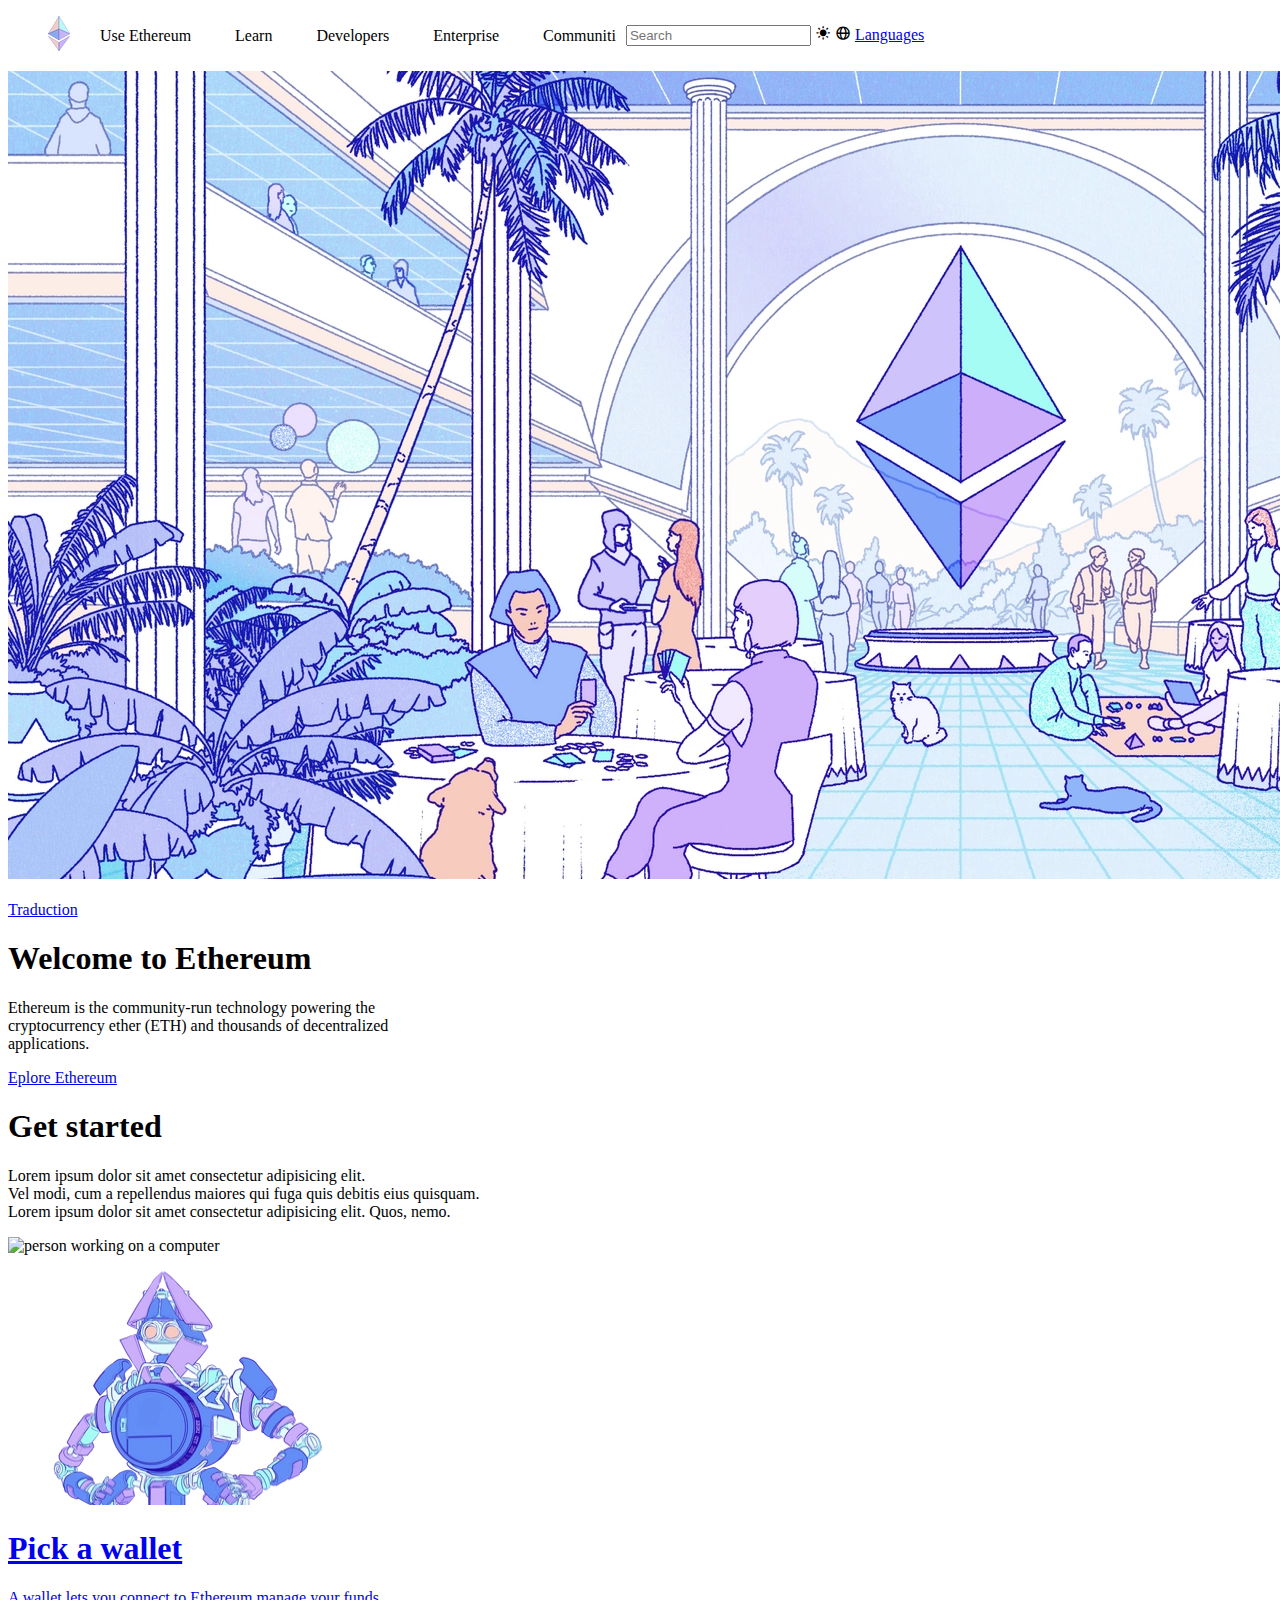
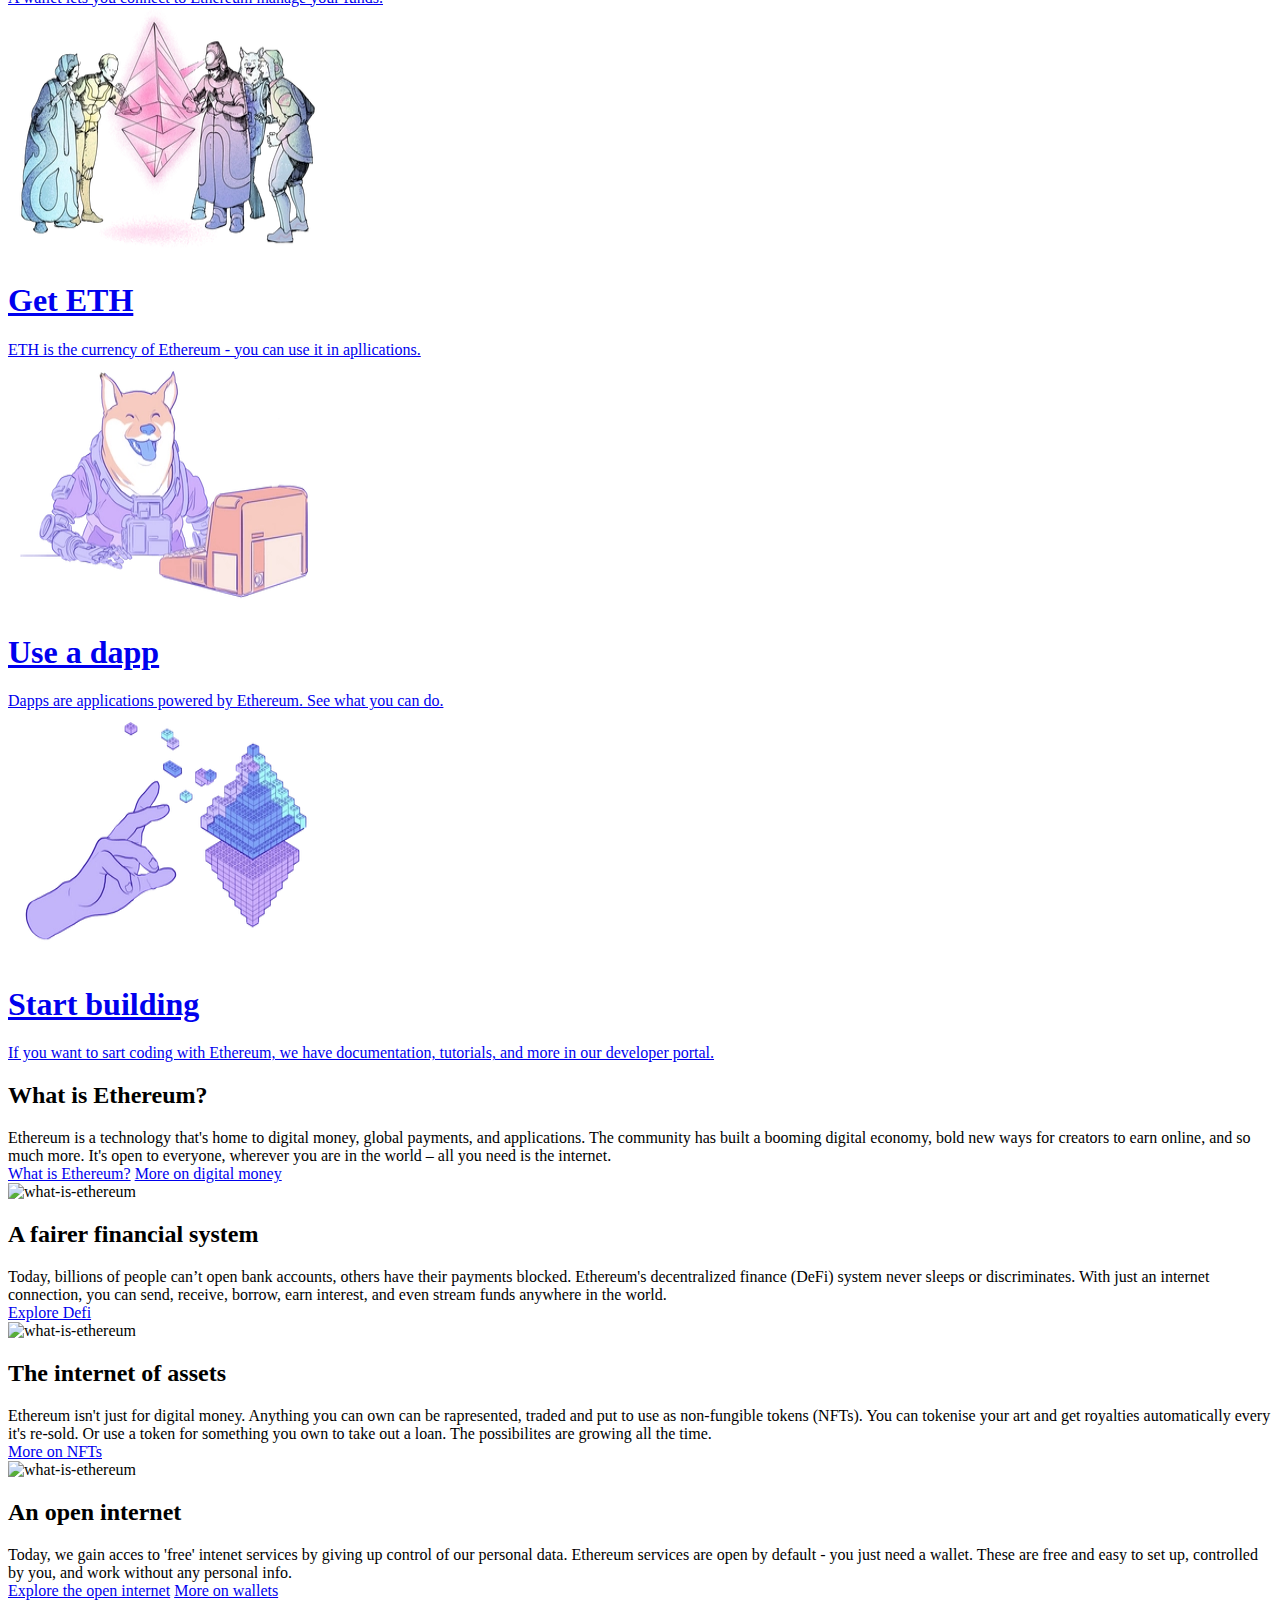
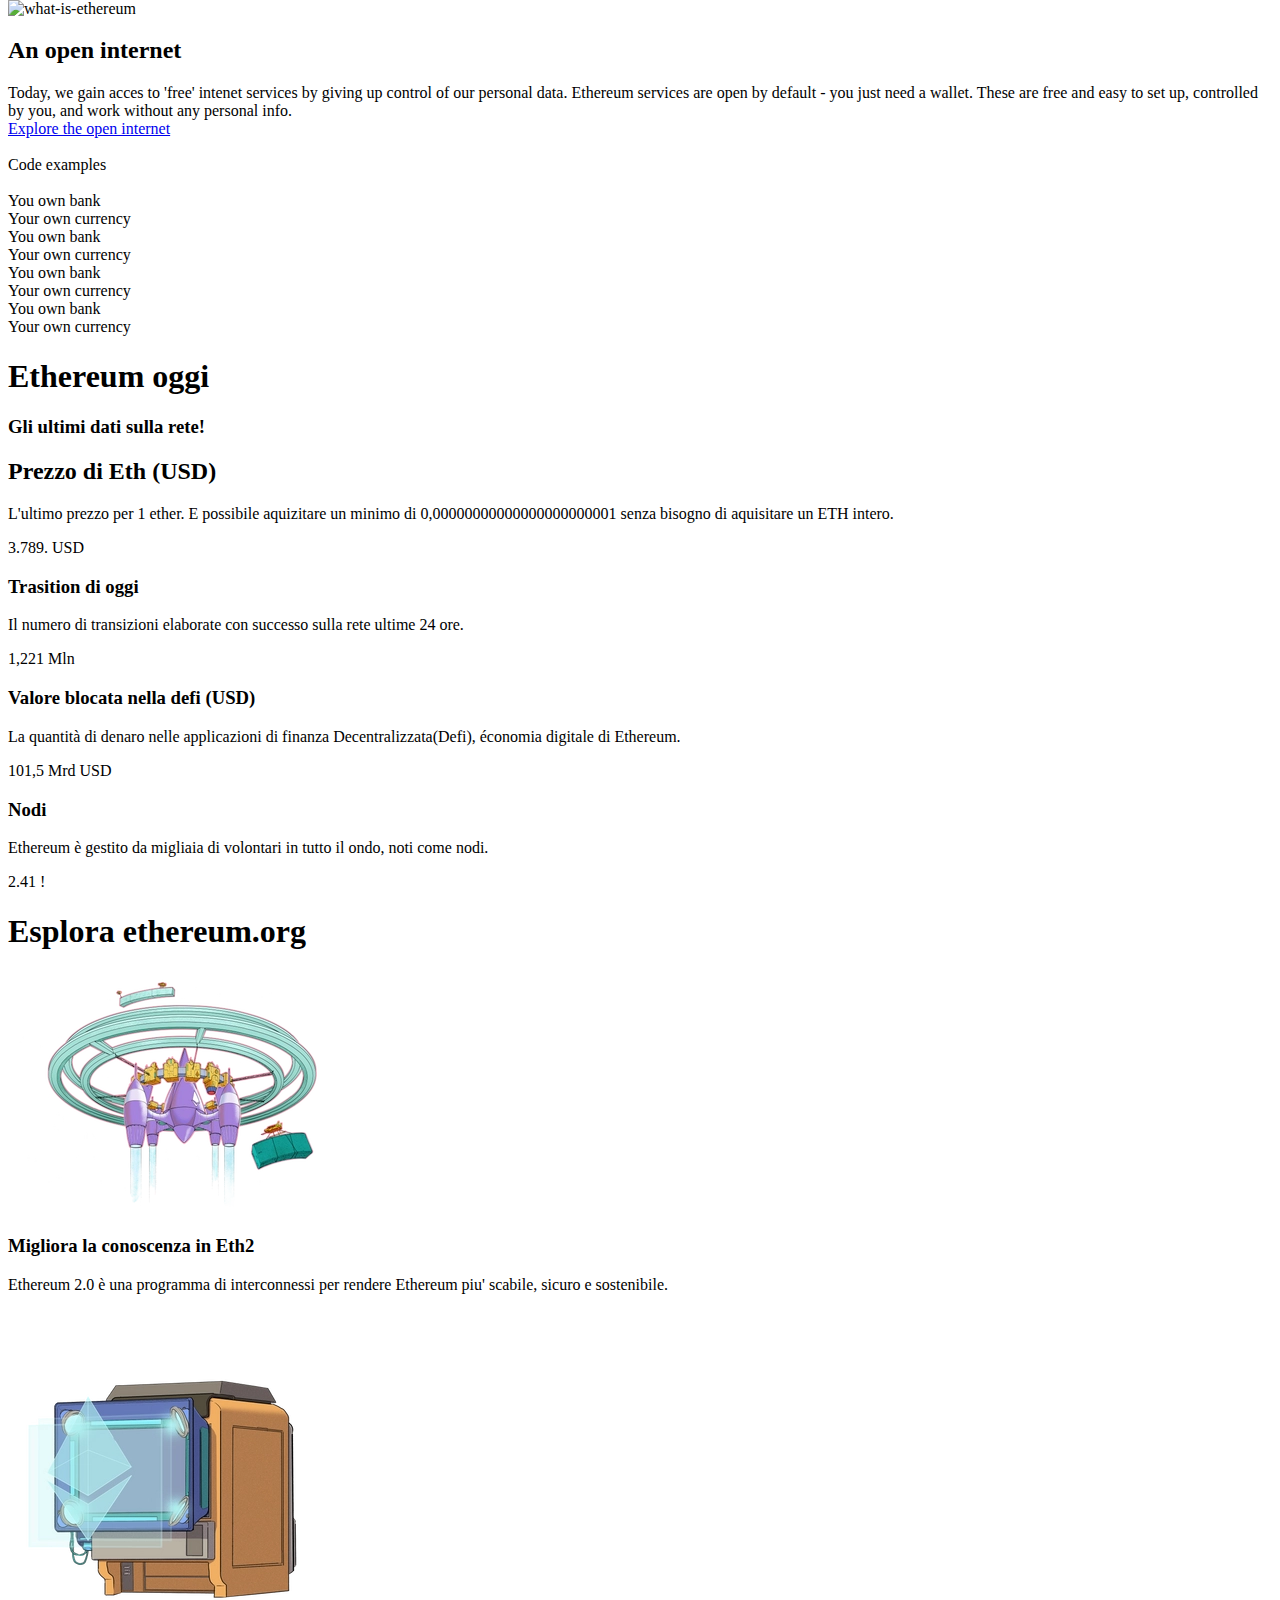
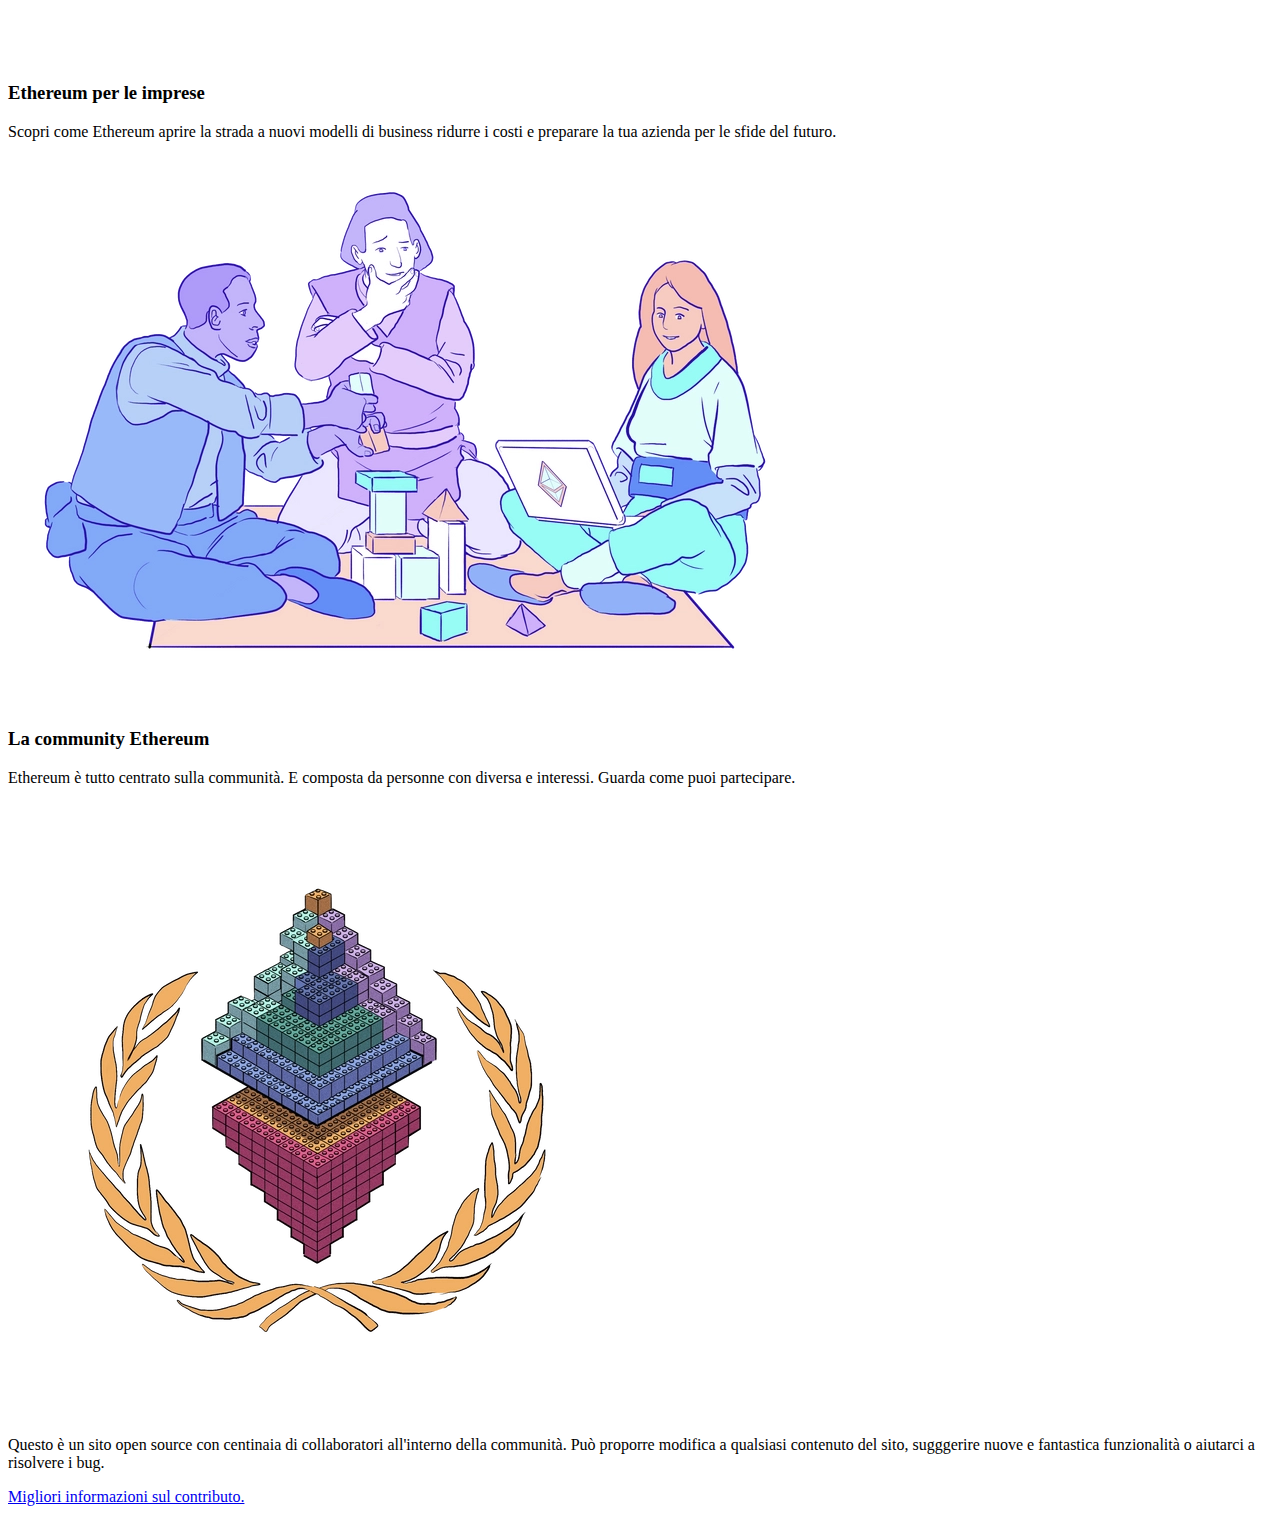
==== commit 3398daaf: "Merge branch 'main' into master3" ====
--- a/index.html
+++ b/index.html
@@ -3,7 +3,7 @@
 <head>
     <meta charset="UTF-8">
     <meta http-equiv="X-UA-Compatible" content="IE=edge">
-    <meta name="viewport" content="width=device-width, initial-scale=1.0">
+    <link href='https://unpkg.com/boxicons@2.1.1/css/boxicons.min.css' rel='stylesheet'><meta name="viewport" content="width=device-width, initial-scale=1.0">
     <link rel="stylesheet" href="">
     <link rel="stylesheet" href="css/style.css">
     <title>ethereum</title>
@@ -28,15 +28,20 @@
             </div>
             <div id="search">
                 <input type="text"  placeholder="Search" value="" aria-label="Search" id="cerca">
-                 <span id="lingua">
-                     <a href="#">Lenguages</a>
+                   <span>
+                    <i class='bx bxs-sun'></i>
+                    <i class='bx bx-globe'></i>
+                </span>
+                <span id="lingua">
+                     <a href="#">Languages</a>
                  </span>
              </div>
         </ul>
             
         </nav>
+        
         <img src="images/hero.webp" id="immagine_principale" alt="">
-        <br>
+        <br><br>
         <div id="traduction">
            <a href="#">Traduction</a>
         </div>
@@ -47,6 +52,7 @@
         <div class="button">
         <a href="https://ethereum.org/en/what-is-ethereum/">Eplore Ethereum</a>
         </div> 
+    
     </header>
     <main>
 
--- a/css/style.css
+++ b/css/style.css
@@ -1,3 +1,26 @@
+
+
+nav div img{
+   
+   width: 22px;
+   height: 35px;
+   size: 22px;
+   
+   
+}
+ul{
+    display: flex;
+    align-items: center;
+}
+
+
+nav ul li{
+    display: inline-block;
+    padding: 10px;
+    
+    margin-left: 20px;
+    
+
  nav ul li{
      display: inline-block;
      margin-right: 2.5rem;
@@ -44,26 +67,88 @@
      background: white; 
      width: 100%; 
      top: 0px;
+
      
- }
- 
- #immagine_principale{
-     border: solid black 3px;
-     max-width: 100%;
- }
- 
- #traduction{
-     text-align: center;
- }
- 
- #welcome{
-     text-align: center;
- }
- 
- .button{
-     text-align: center;
- }
-  /* Main style */
+}
+
+i{
+    font-size: 30px;
+    
+}
+
+span i{
+
+    position: relative;
+    top: 10px;
+
+    padding: 5px;
+}
+
+
+
+#search{
+    display: inline-block;
+    
+    margin-left:500px;
+    
+}
+
+#cerca{
+   
+    border-radius: 3px;
+    padding: 10px;
+    border-color: #cecdcc;
+    position: relative;
+    right: 20px;
+    
+}
+
+span a{
+    color: #272626;
+    text-decoration: none;
+}
+
+
+
+nav{
+    position: fixed;
+    border: solid 1px #d8d8d7; 
+    background: white; 
+    width: 100%; 
+    top: 0px;
+    
+}
+
+#immagine_principale{
+    
+    max-width: 100%;
+    
+}
+
+#traduction{
+    text-align: center;
+}
+
+div a{
+    text-decoration:none;
+    color: #272626;
+}
+
+#welcome{
+    text-align: center;
+}
+
+.button{
+   
+    border: 1px solid #ccc9c9;
+    padding: 10px;
+    position: absolute;
+    margin-left: 700px;
+    border-radius: 3px;
+}
+
+
+/* Main style */
  
  .container{
      
@@ -180,6 +265,7 @@
    
 }
  
+
 /* Style banner - Start. */
 
 .banner{
@@ -641,6 +727,74 @@
     box-shadow: rgb(210 210 249) 4px 4px 0px 0px;
 }
 
+body {
+  margin: 0;
+  background-color: #ffffff;
+  font-family: system-ui, Helvetica, Arial, sans-serif;
+}
+
+footer {
+  padding: 150px;
+}
+
+
+
+
+/* Dettagli */
+svg {
+  fill: rgb(178, 178, 178);
+  padding-top: 10px;
+}
+
+svg:hover {
+  cursor: pointer;
+}
+
+footer ul li {
+  list-style-type: none;
+  margin-top: 15px;
+  font-size: 0.8em;
+}
+
+footer a {
+  text-decoration: none;
+  color: grey;
+}
+
+footer a:hover {
+  text-decoration: none;
+  color: rgb(28, 28, 225);
+}
+
+
+
+/* ===== Contenitore superiore del footer ===== */
+footer section:first-of-type {
+  padding: 40px; 
+  display: flex;
+  justify-content: space-between;
+}
+
+#update {
+  font-size: 0.8rem;
+  font-weight: 400;
+  color: rgb(102, 102, 102);
+  padding-left: 14px;
+}
+
+
+
+/* ===== Contenitore inferiore del footer ===== */
+#footer-inferiore {
+  display: flex;
+  justify-content: space-around;
+  width: 100%;
+  text-align: center;
+}
+
+#footer-inferiore div {
+  text-align: left;
+}
 
 
  /* Fine Main style */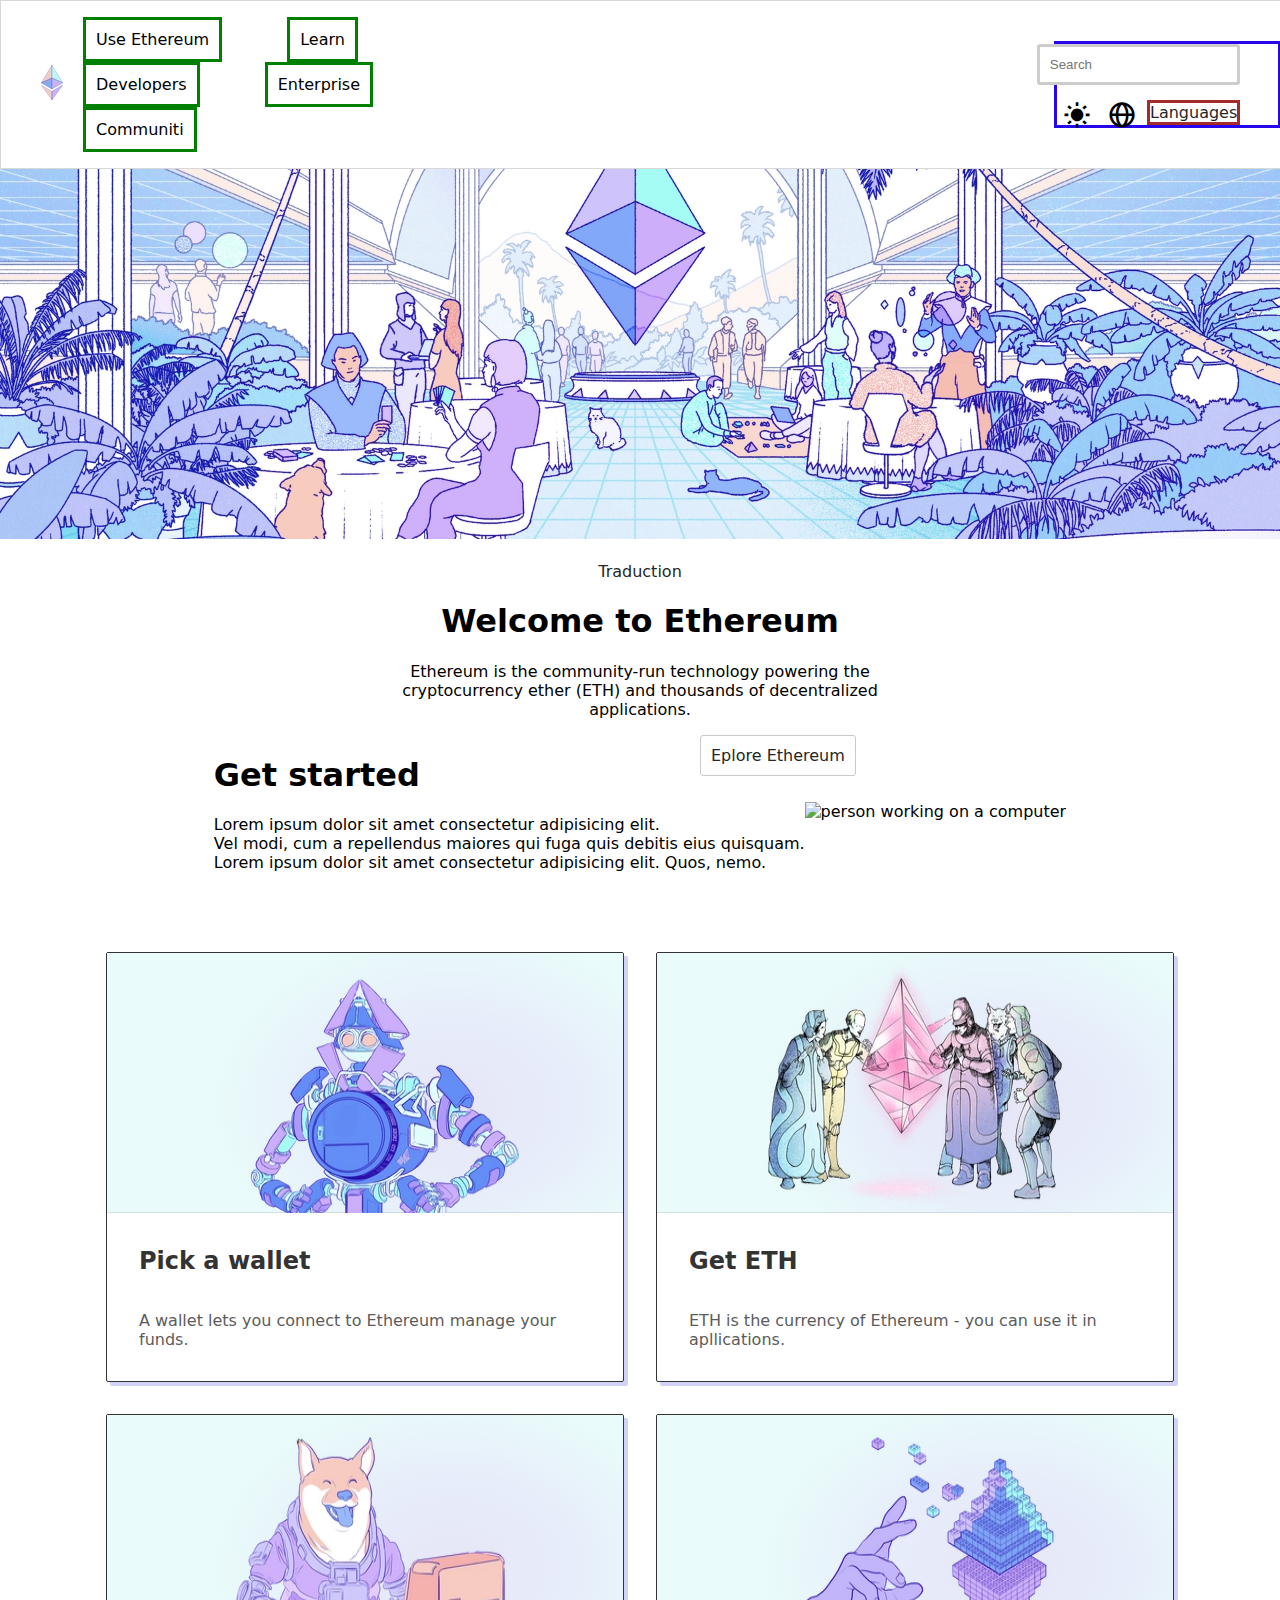
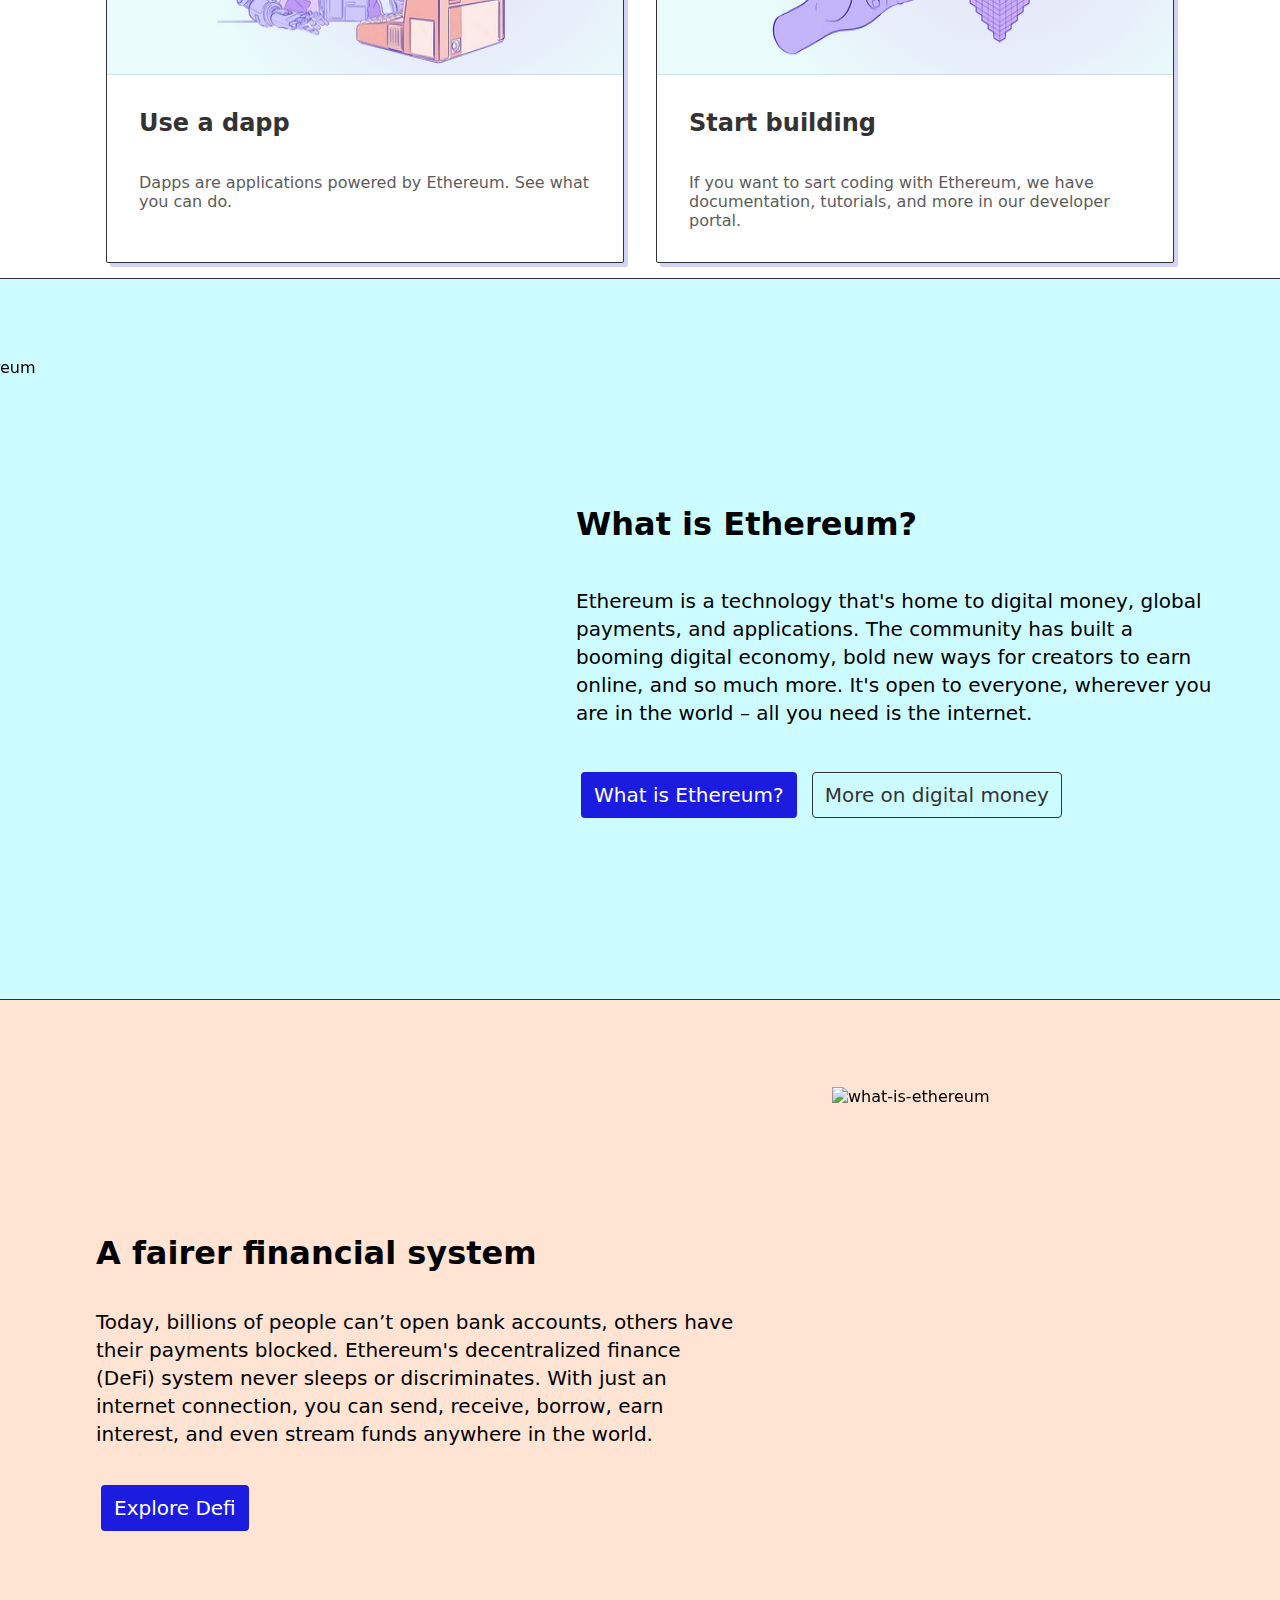
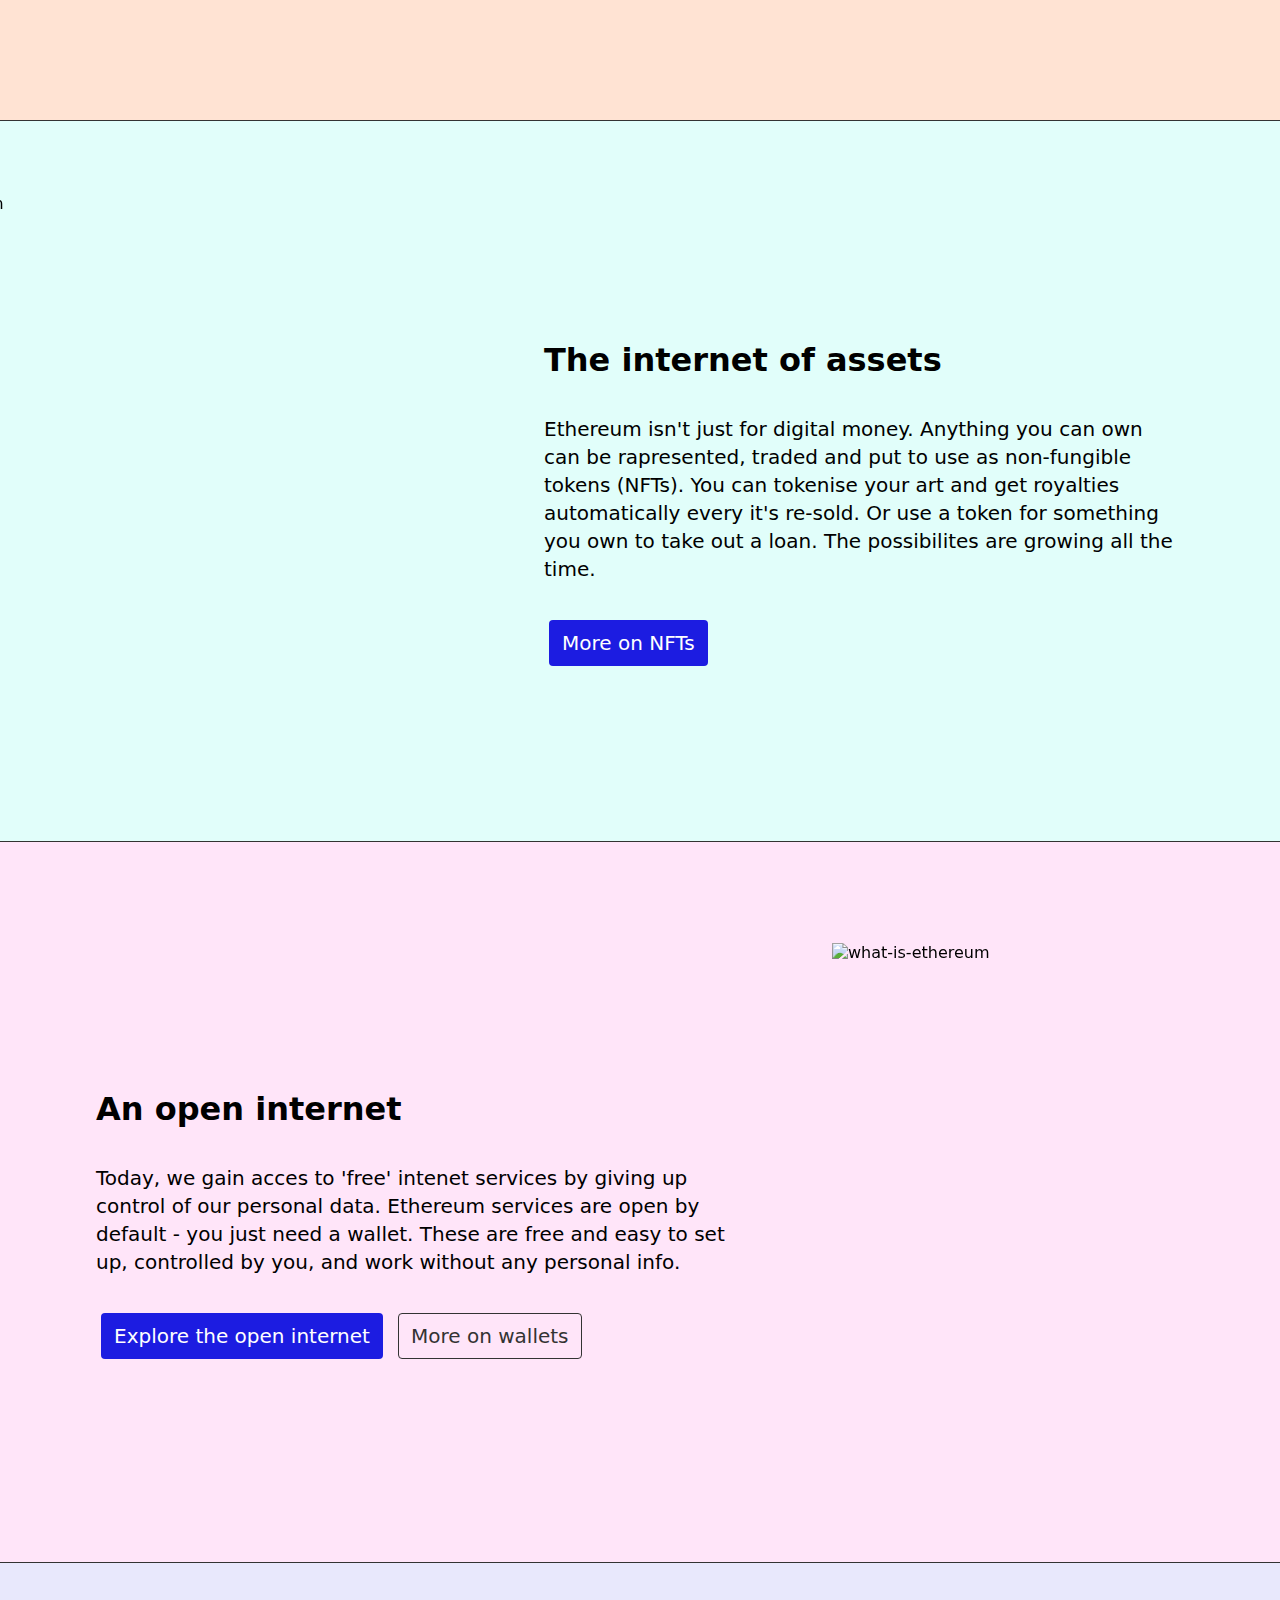
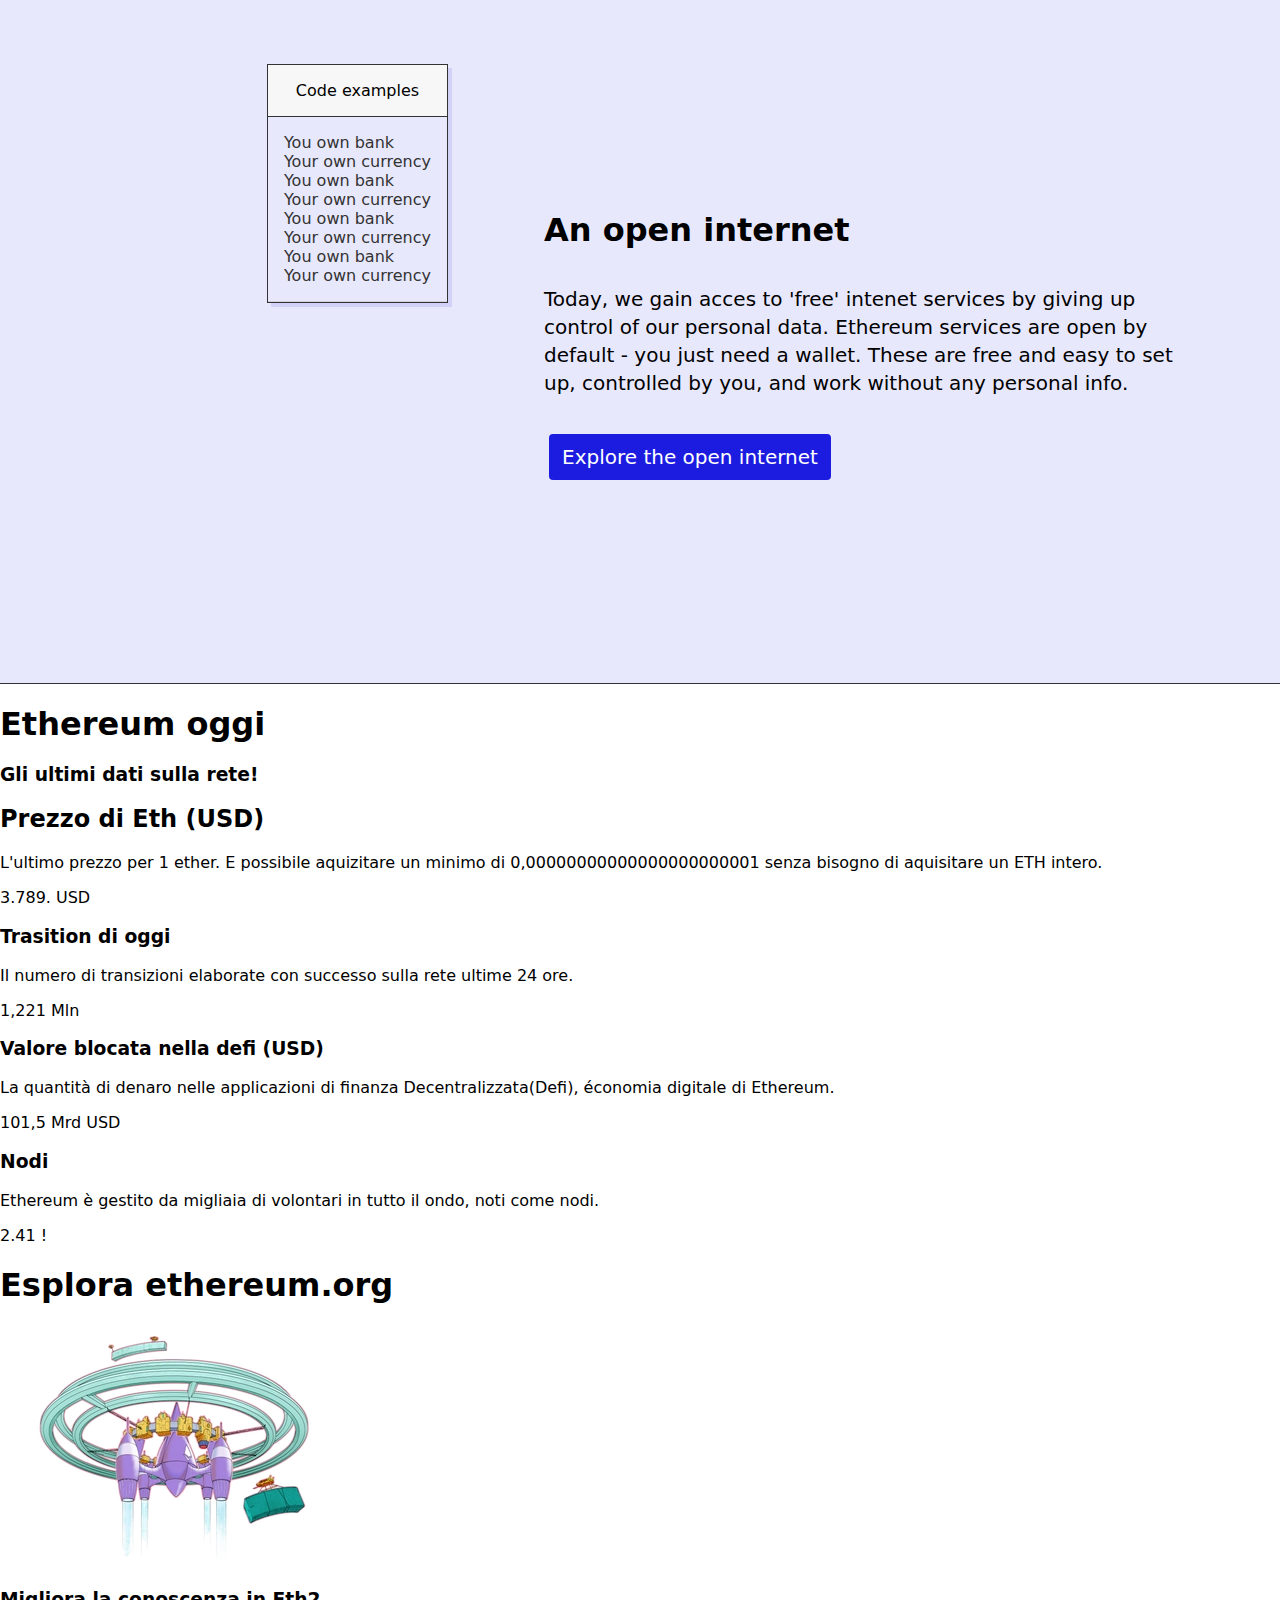
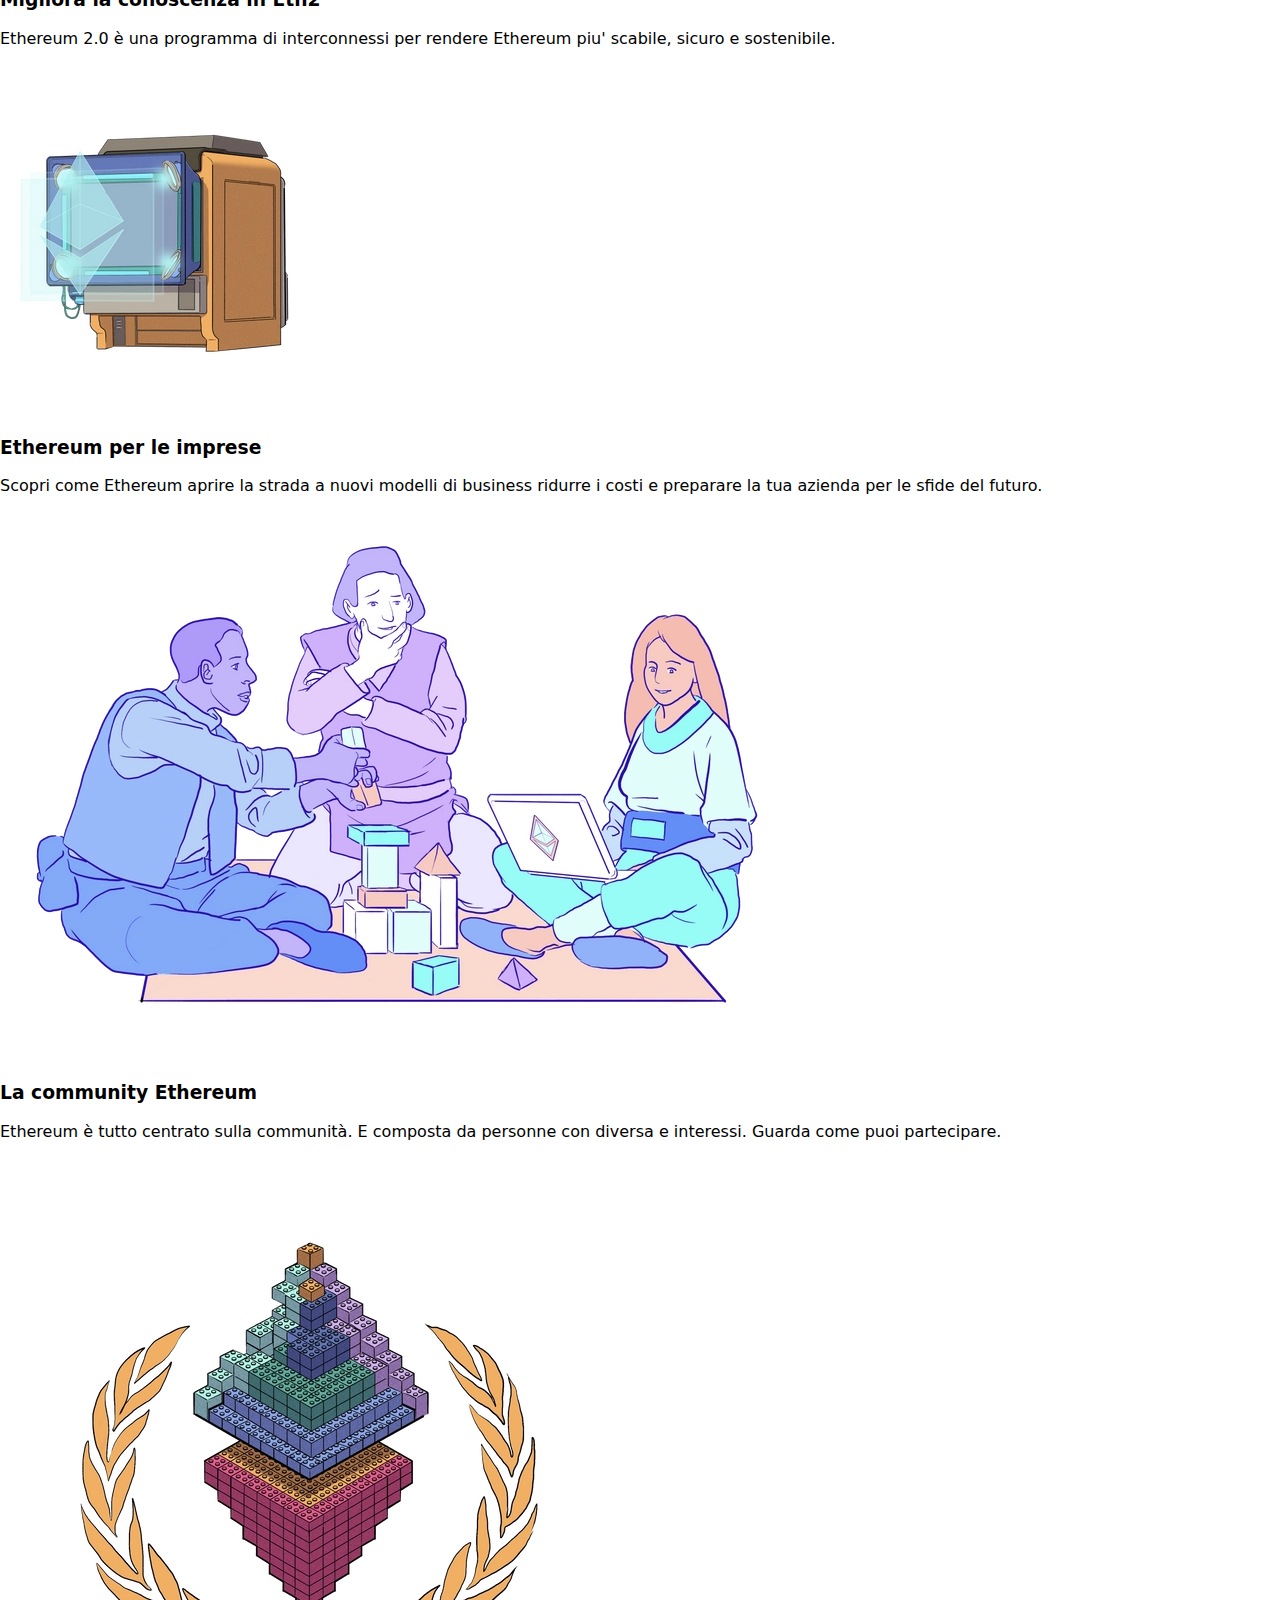
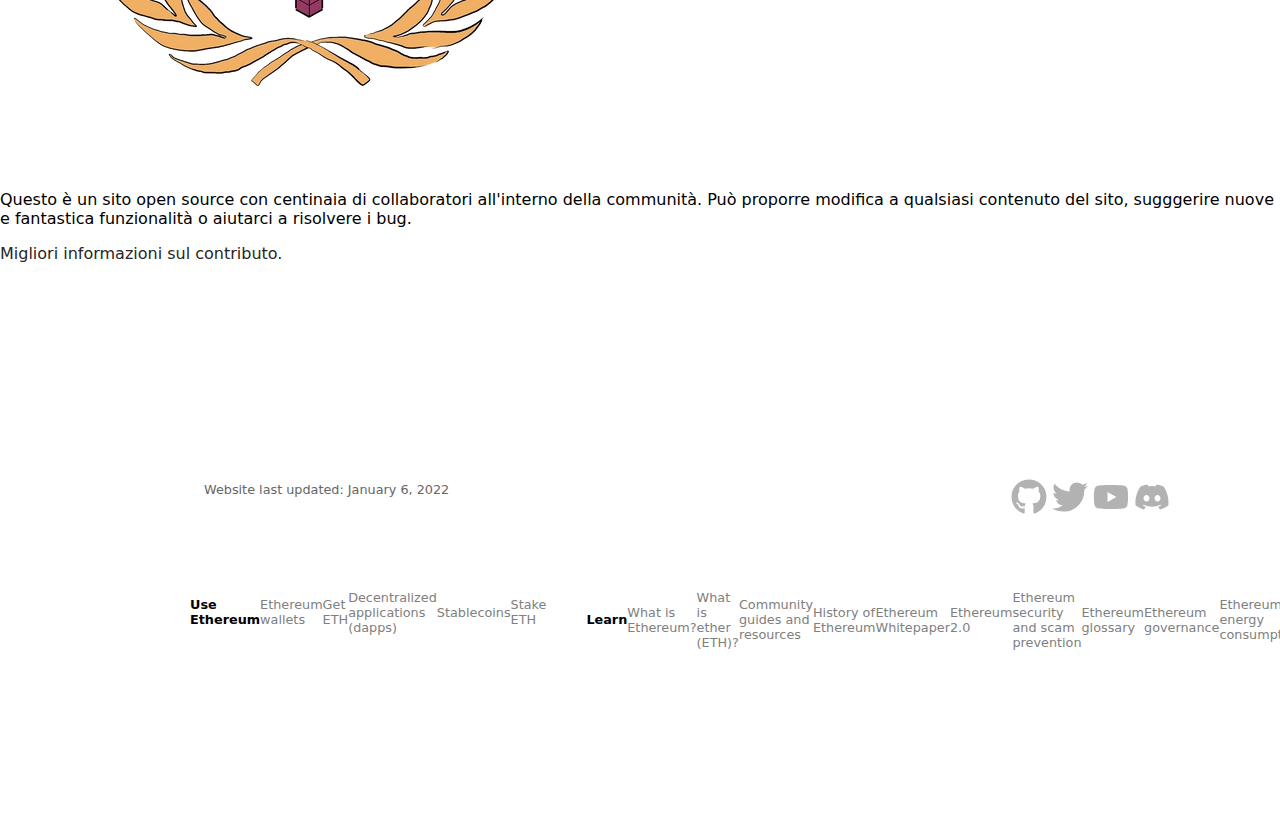
==== commit aa137485: "inserimento footer nell'index" ====
--- a/index.html
+++ b/index.html
@@ -329,7 +329,136 @@
         </div>
     </div>
     
-    
+    <footer>
+        <!-- Contenitore #1 -->
+        <section>
+            <div>
+                <p id="update">Website last updated: January 6, 2022</p>
+            </div>
+
+            <!-- Icone Socials -->
+            <div>
+                <!-- Github -->
+                <span>
+                    <svg stroke="currentColor" fill="currentColor" stroke-width="0" viewBox="0 0 496 512"
+                        class="Icon__StyledIcon-sc-1o8zi5s-0 Footer__SocialIcon-sc-1to993d-10 eVZSxS iedzfy" height="36"
+                        width="36" xmlns="http://www.w3.org/2000/svg">
+                        <path
+                            d="M165.9 397.4c0 2-2.3 3.6-5.2 3.6-3.3.3-5.6-1.3-5.6-3.6 0-2 2.3-3.6 5.2-3.6 3-.3 5.6 1.3 5.6 3.6zm-31.1-4.5c-.7 2 1.3 4.3 4.3 4.9 2.6 1 5.6 0 6.2-2s-1.3-4.3-4.3-5.2c-2.6-.7-5.5.3-6.2 2.3zm44.2-1.7c-2.9.7-4.9 2.6-4.6 4.9.3 2 2.9 3.3 5.9 2.6 2.9-.7 4.9-2.6 4.6-4.6-.3-1.9-3-3.2-5.9-2.9zM244.8 8C106.1 8 0 113.3 0 252c0 110.9 69.8 205.8 169.5 239.2 12.8 2.3 17.3-5.6 17.3-12.1 0-6.2-.3-40.4-.3-61.4 0 0-70 15-84.7-29.8 0 0-11.4-29.1-27.8-36.6 0 0-22.9-15.7 1.6-15.4 0 0 24.9 2 38.6 25.8 21.9 38.6 58.6 27.5 72.9 20.9 2.3-16 8.8-27.1 16-33.7-55.9-6.2-112.3-14.3-112.3-110.5 0-27.5 7.6-41.3 23.6-58.9-2.6-6.5-11.1-33.3 2.6-67.9 20.9-6.5 69 27 69 27 20-5.6 41.5-8.5 62.8-8.5s42.8 2.9 62.8 8.5c0 0 48.1-33.6 69-27 13.7 34.7 5.2 61.4 2.6 67.9 16 17.7 25.8 31.5 25.8 58.9 0 96.5-58.9 104.2-114.8 110.5 9.2 7.9 17 22.9 17 46.4 0 33.7-.3 75.4-.3 83.6 0 6.5 4.6 14.4 17.3 12.1C428.2 457.8 496 362.9 496 252 496 113.3 383.5 8 244.8 8zM97.2 352.9c-1.3 1-1 3.3.7 5.2 1.6 1.6 3.9 2.3 5.2 1 1.3-1 1-3.3-.7-5.2-1.6-1.6-3.9-2.3-5.2-1zm-10.8-8.1c-.7 1.3.3 2.9 2.3 3.9 1.6 1 3.6.7 4.3-.7.7-1.3-.3-2.9-2.3-3.9-2-.6-3.6-.3-4.3.7zm32.4 35.6c-1.6 1.3-1 4.3 1.3 6.2 2.3 2.3 5.2 2.6 6.5 1 1.3-1.3.7-4.3-1.3-6.2-2.2-2.3-5.2-2.6-6.5-1zm-11.4-14.7c-1.6 1-1.6 3.6 0 5.9 1.6 2.3 4.3 3.3 5.6 2.3 1.6-1.3 1.6-3.9 0-6.2-1.4-2.3-4-3.3-5.6-2z">
+                        </path>
+                    </svg>
+                </span>
+                <!-- Twitter -->
+                <span>
+                    <svg stroke="currentColor" fill="currentColor" stroke-width="0" viewBox="0 0 512 512"
+                        class="Icon__StyledIcon-sc-1o8zi5s-0 Footer__SocialIcon-sc-1to993d-10 eVZSxS iedzfy" height="36"
+                        width="36" xmlns="http://www.w3.org/2000/svg">
+                        <path
+                            d="M459.37 151.716c.325 4.548.325 9.097.325 13.645 0 138.72-105.583 298.558-298.558 298.558-59.452 0-114.68-17.219-161.137-47.106 8.447.974 16.568 1.299 25.34 1.299 49.055 0 94.213-16.568 130.274-44.832-46.132-.975-84.792-31.188-98.112-72.772 6.498.974 12.995 1.624 19.818 1.624 9.421 0 18.843-1.3 27.614-3.573-48.081-9.747-84.143-51.98-84.143-102.985v-1.299c13.969 7.797 30.214 12.67 47.431 13.319-28.264-18.843-46.781-51.005-46.781-87.391 0-19.492 5.197-37.36 14.294-52.954 51.655 63.675 129.3 105.258 216.365 109.807-1.624-7.797-2.599-15.918-2.599-24.04 0-57.828 46.782-104.934 104.934-104.934 30.213 0 57.502 12.67 76.67 33.137 23.715-4.548 46.456-13.32 66.599-25.34-7.798 24.366-24.366 44.833-46.132 57.827 21.117-2.273 41.584-8.122 60.426-16.243-14.292 20.791-32.161 39.308-52.628 54.253z">
+                        </path>
+                    </svg>
+                </span>
+                <!-- Youtube -->
+                <span>
+                    <svg stroke="currentColor" fill="currentColor" stroke-width="0" viewBox="0 0 576 512"
+                        class="Icon__StyledIcon-sc-1o8zi5s-0 Footer__SocialIcon-sc-1to993d-10 eVZSxS iedzfy" height="36"
+                        width="36" xmlns="http://www.w3.org/2000/svg">
+                        <path
+                            d="M549.655 124.083c-6.281-23.65-24.787-42.276-48.284-48.597C458.781 64 288 64 288 64S117.22 64 74.629 75.486c-23.497 6.322-42.003 24.947-48.284 48.597-11.412 42.867-11.412 132.305-11.412 132.305s0 89.438 11.412 132.305c6.281 23.65 24.787 41.5 48.284 47.821C117.22 448 288 448 288 448s170.78 0 213.371-11.486c23.497-6.321 42.003-24.171 48.284-47.821 11.412-42.867 11.412-132.305 11.412-132.305s0-89.438-11.412-132.305zm-317.51 213.508V175.185l142.739 81.205-142.739 81.201z">
+                        </path>
+                    </svg>
+                </span>
+                <!-- Discord -->
+                <span>
+                    <svg stroke="currentColor" fill="currentColor" stroke-width="0" viewBox="0 0 640 512"
+                        class="Icon__StyledIcon-sc-1o8zi5s-0 Footer__SocialIcon-sc-1to993d-10 eVZSxS iedzfy" height="36"
+                        width="36" xmlns="http://www.w3.org/2000/svg">
+                        <path
+                            d="M524.531,69.836a1.5,1.5,0,0,0-.764-.7A485.065,485.065,0,0,0,404.081,32.03a1.816,1.816,0,0,0-1.923.91,337.461,337.461,0,0,0-14.9,30.6,447.848,447.848,0,0,0-134.426,0,309.541,309.541,0,0,0-15.135-30.6,1.89,1.89,0,0,0-1.924-.91A483.689,483.689,0,0,0,116.085,69.137a1.712,1.712,0,0,0-.788.676C39.068,183.651,18.186,294.69,28.43,404.354a2.016,2.016,0,0,0,.765,1.375A487.666,487.666,0,0,0,176.02,479.918a1.9,1.9,0,0,0,2.063-.676A348.2,348.2,0,0,0,208.12,430.4a1.86,1.86,0,0,0-1.019-2.588,321.173,321.173,0,0,1-45.868-21.853,1.885,1.885,0,0,1-.185-3.126c3.082-2.309,6.166-4.711,9.109-7.137a1.819,1.819,0,0,1,1.9-.256c96.229,43.917,200.41,43.917,295.5,0a1.812,1.812,0,0,1,1.924.233c2.944,2.426,6.027,4.851,9.132,7.16a1.884,1.884,0,0,1-.162,3.126,301.407,301.407,0,0,1-45.89,21.83,1.875,1.875,0,0,0-1,2.611,391.055,391.055,0,0,0,30.014,48.815,1.864,1.864,0,0,0,2.063.7A486.048,486.048,0,0,0,610.7,405.729a1.882,1.882,0,0,0,.765-1.352C623.729,277.594,590.933,167.465,524.531,69.836ZM222.491,337.58c-28.972,0-52.844-26.587-52.844-59.239S193.056,219.1,222.491,219.1c29.665,0,53.306,26.82,52.843,59.239C275.334,310.993,251.924,337.58,222.491,337.58Zm195.38,0c-28.971,0-52.843-26.587-52.843-59.239S388.437,219.1,417.871,219.1c29.667,0,53.307,26.82,52.844,59.239C470.715,310.993,447.538,337.58,417.871,337.58Z">
+                        </path>
+                    </svg>
+                </span>
+            </div>
+        </section>
+
+        <!-- Contenitore #2 -->
+        <section id="footer-inferiore">
+            <div>
+                <ul>
+                    <li><strong>Use Ethereum</strong></li>
+                    <li><a href="javascript:void(0)">Ethereum wallets</a></li>
+                    <li><a href="javascript:void(0)">Get ETH</a></li>
+                    <li><a href="javascript:void(0)">Decentralized applications (dapps)</a></li>
+                    <li><a href="javascript:void(0)">Stablecoins</a></li>
+                    <li><a href="javascript:void(0)">Stake ETH</a></li>
+                </ul>
+            </div>
+
+            <div>
+                <ul>
+                    <li><strong>Learn</strong></li>
+                    <li><a href="javascript:void(0)">What is Ethereum?</a></li>
+                    <li><a href="javascript:void(0)">What is ether (ETH)?</a></li>
+                    <li><a href="javascript:void(0)">Community guides and resources</a></li>
+                    <li><a href="javascript:void(0)">History of Ethereum</a></li>
+                    <li><a href="javascript:void(0)">Ethereum Whitepaper</a></li>
+                    <li><a href="javascript:void(0)">Ethereum 2.0</a></li>
+                    <li><a href="javascript:void(0)">Ethereum security and scam prevention</a></li>
+                    <li><a href="javascript:void(0)">Ethereum glossary</a></li>
+                    <li><a href="javascript:void(0)">Ethereum governance</a></li>
+                    <li><a href="javascript:void(0)">Ethereum energy consumption</a></li>
+                    <li><a href="javascript:void(0)">Ethereum Improvement Proposals</a></li>
+                </ul>
+            </div>
+
+            <div>
+                <ul>
+                    <li><strong>Developers</strong></li>
+                    <li><a href="javascript:void(0)">Get started</a></li>
+                    <li><a href="javascript:void(0)">Documentation</a></li>
+                    <li><a href="javascript:void(0)">Tutorials</a></li>
+                    <li><a href="javascript:void(0)">Learn by coding</a></li>
+                    <li><a href="javascript:void(0)">Set up local environment</a></li>
+                </ul>
+            </div>
+
+            <div>
+                <ul>
+                    <li><strong>Ecosystem</strong></li>
+                    <li><a href="javascript:void(0)">Community hub</a></li>
+                    <li><a href="javascript:void(0)">Ethereum Foundation</a></li>
+                    <li><a href="javascript:void(0)">Ethereum Foundation Blog</a></li>
+                    <li><a href="javascript:void(0)">Ecosystem Support Program</a></li>
+                    <li><a href="javascript:void(0)">Ecosystem Grant Programs</a></li>
+                    <li><a href="javascript:void(0)">Ethereum brand assets</a></li>
+                    <li><a href="javascript:void(0)">Devcon</a></li>
+                </ul>
+            </div>
+
+            <div>
+                <ul>
+                    <li><strong>Enterprise</strong></li>
+                    <li><a href="javascript:void(0)">Mainnet Ethereum</a></li>
+                    <li><a href="javascript:void(0)">Private Ethereum</a></li>
+                    <li><a href="javascript:void(0)">Enterprise</a></li>
+                </ul>
+            </div>
+
+            <div>
+                <ul>
+                    <li><strong>About ethereum.org</strong></li>
+                    <li><a href="javascript:void(0)">About us</a></li>
+                    <li><a href="javascript:void(0)">Jobs</a></li>
+                    <li><a href="javascript:void(0)">Contributing</a></li>
+                    <li><a href="javascript:void(0)">Language support</a></li>
+                    <li><a href="javascript:void(0)">Privacy policy</a></li>
+                    <li><a href="javascript:void(0)">Terms of use</a></li>
+                    <li><a href="javascript:void(0)">Cookie policy</a></li>
+                    <li><a href="javascript:void(0)">Contact</a></li>
+                </ul>
+            </div>
+        </section>
+    </footer>
     
 </body>
 
--- a/css/style.css
+++ b/css/style.css
@@ -19,7 +19,7 @@
     padding: 10px;
     
     margin-left: 20px;
-    
+}
 
  nav ul li{
      display: inline-block;
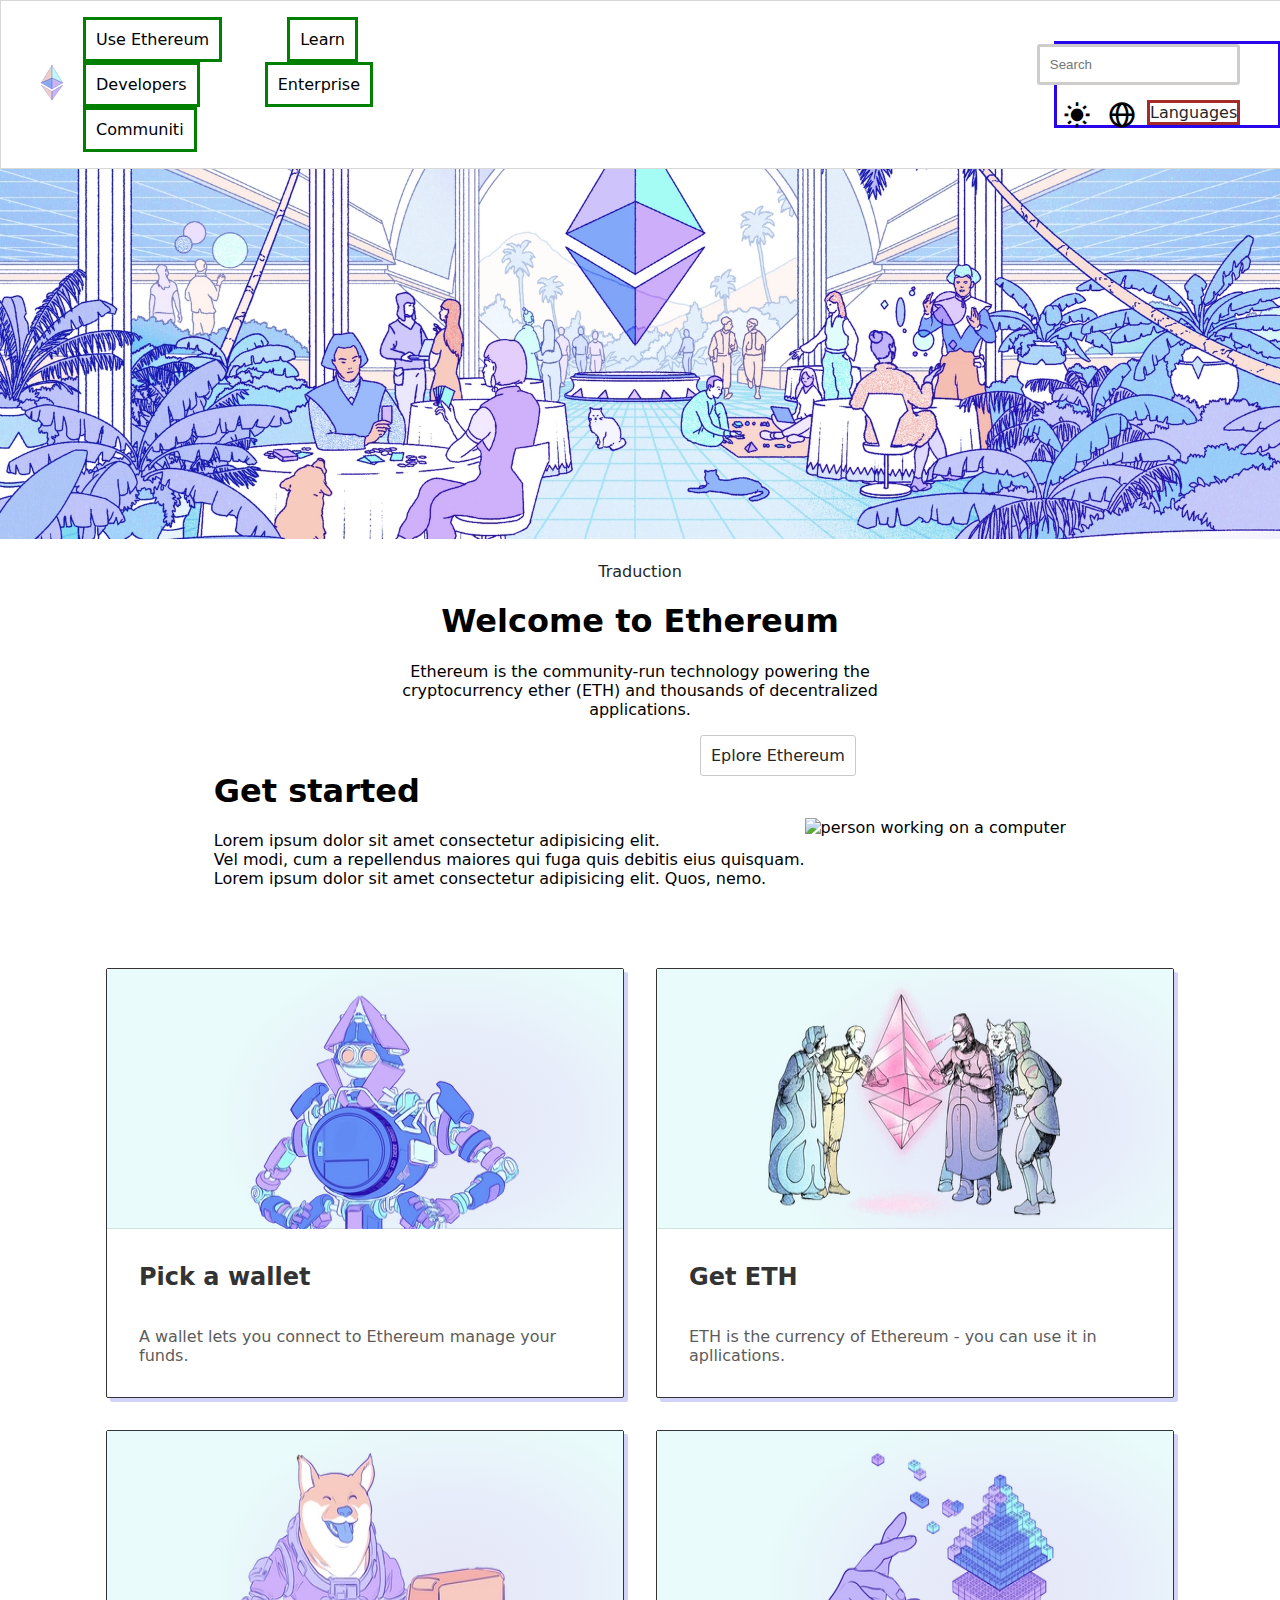
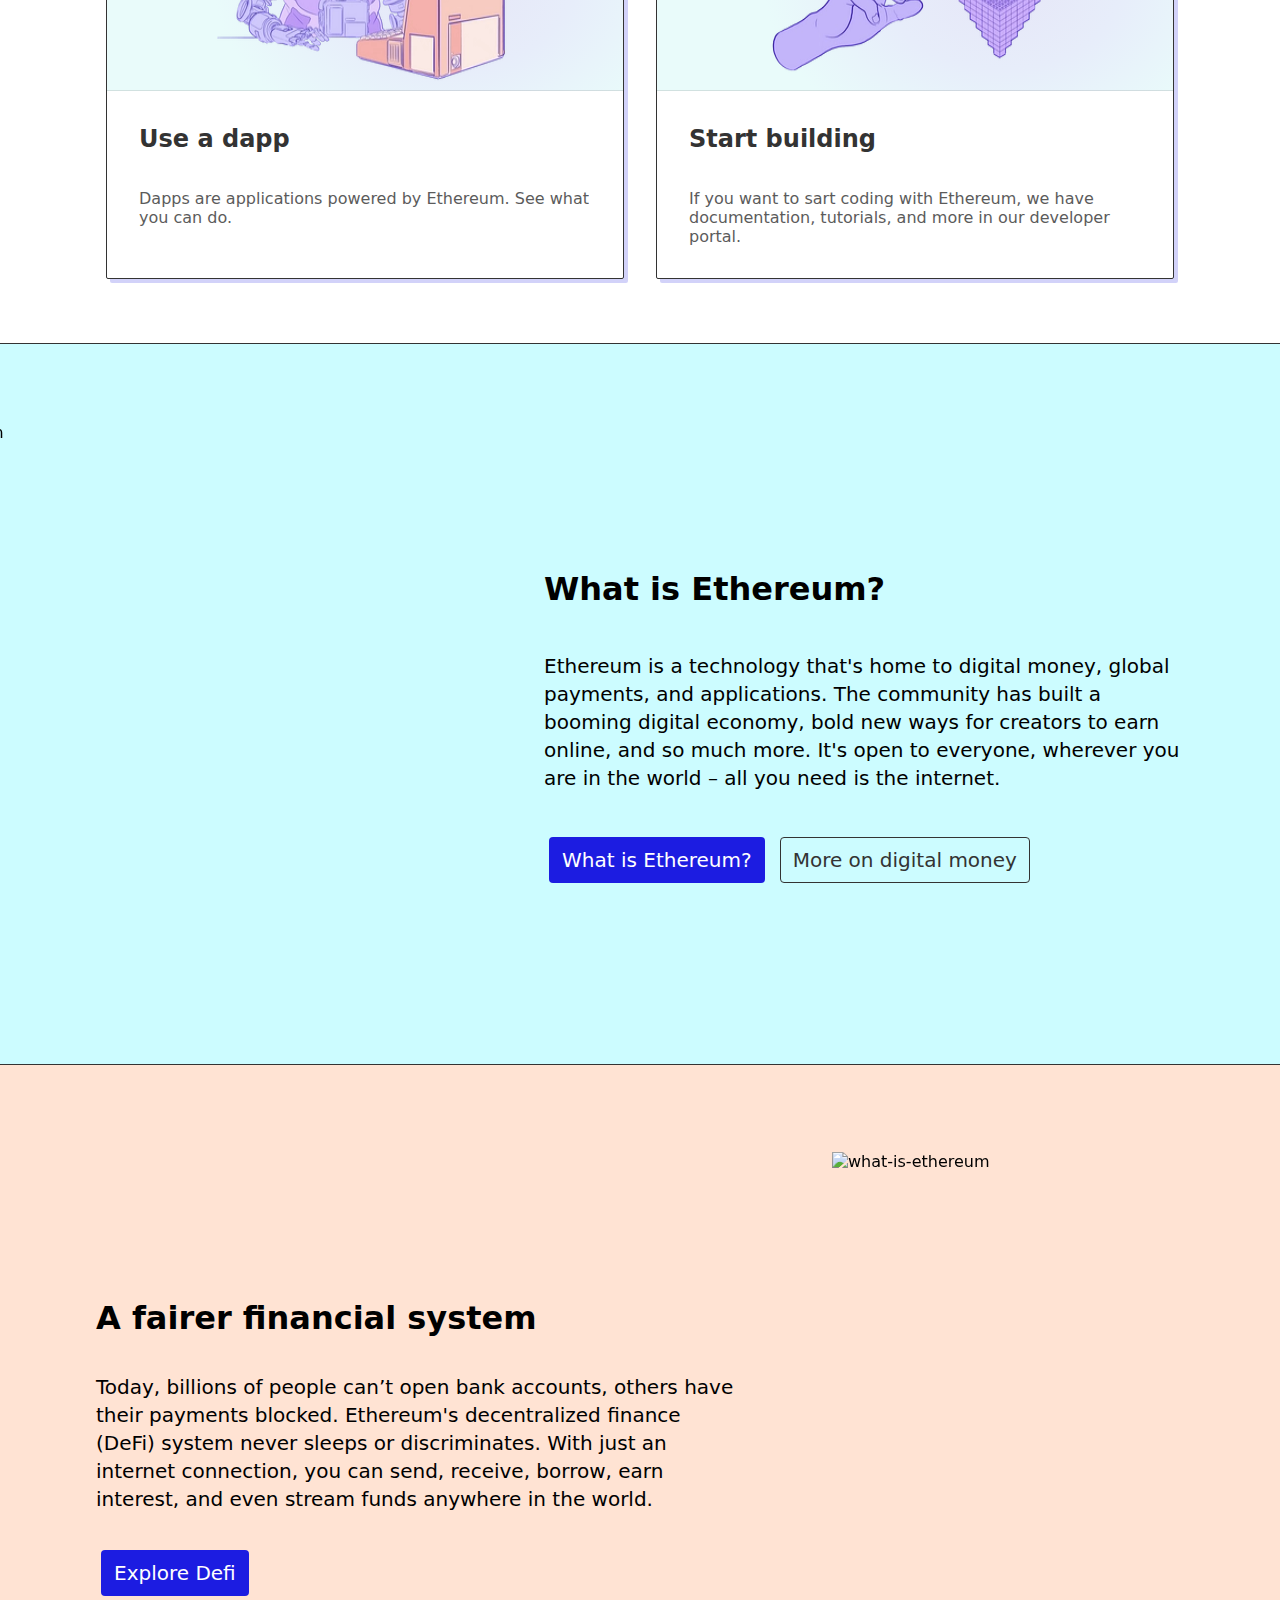
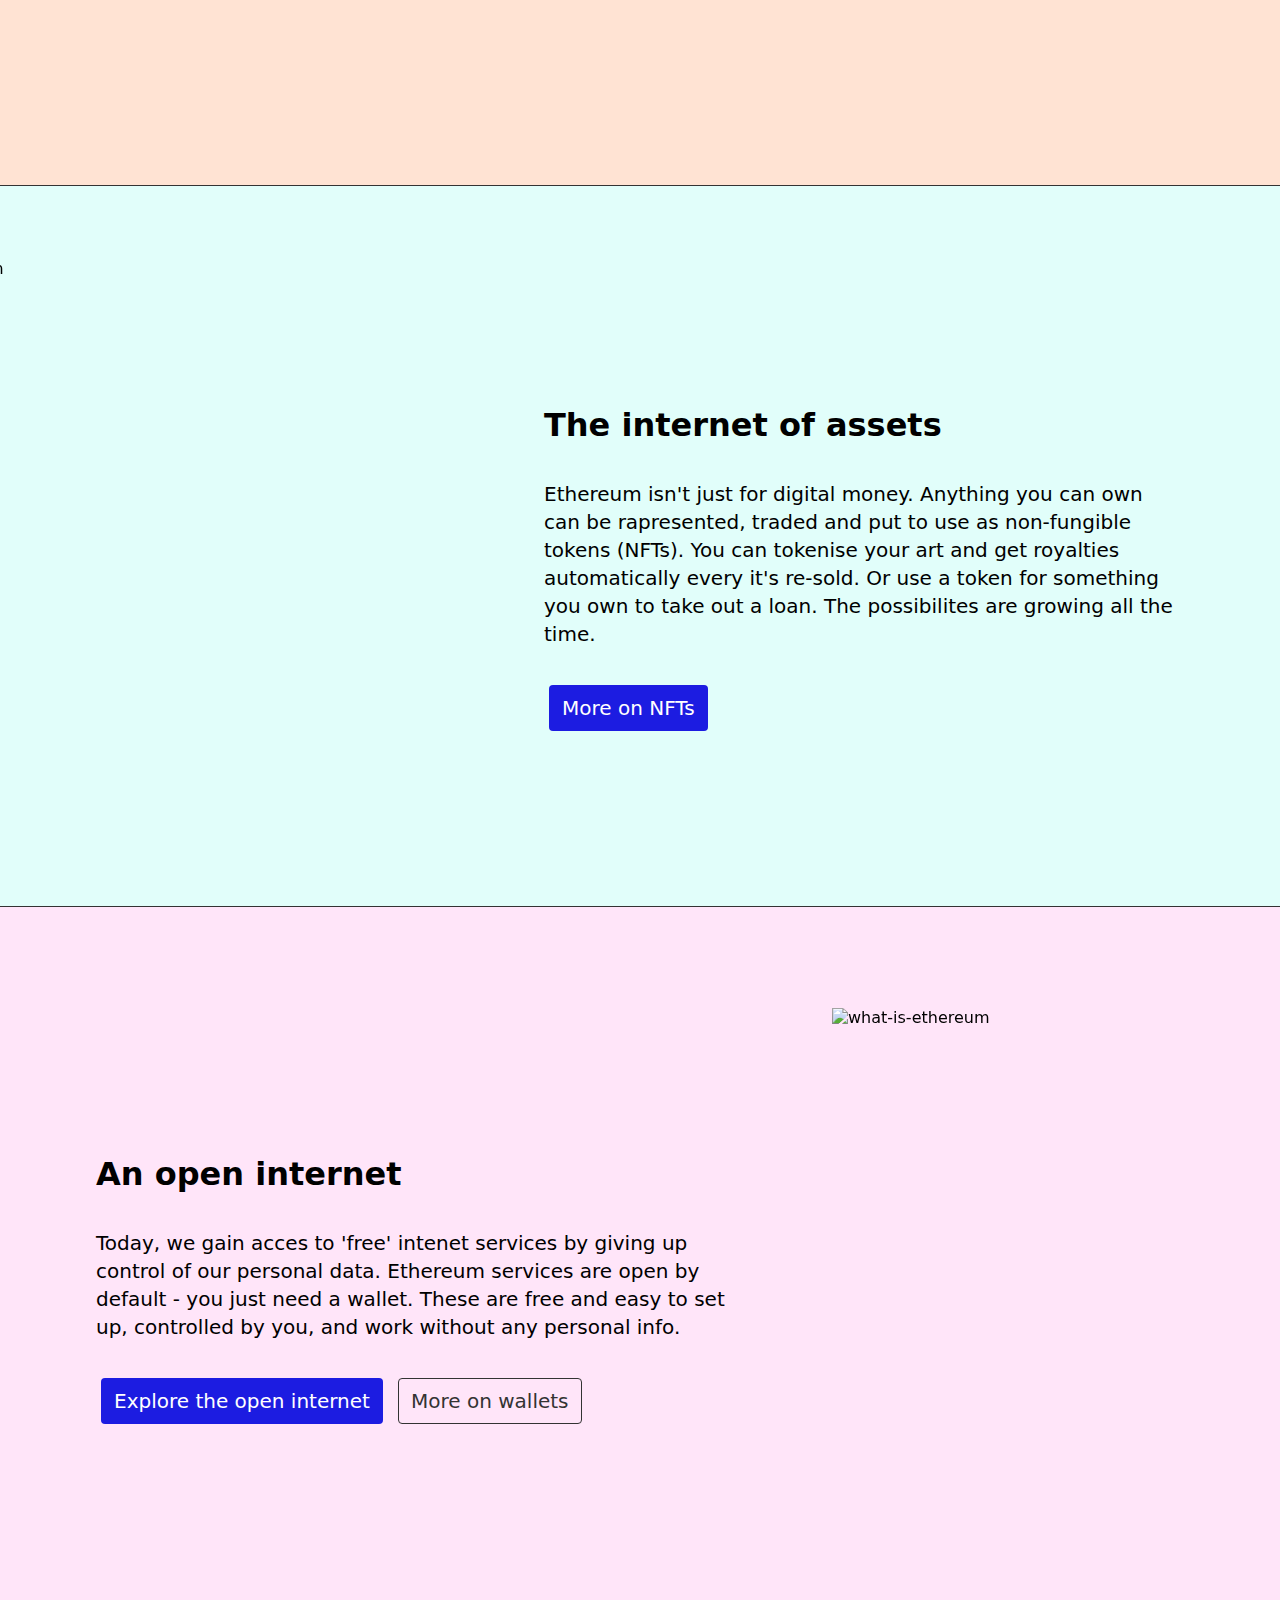
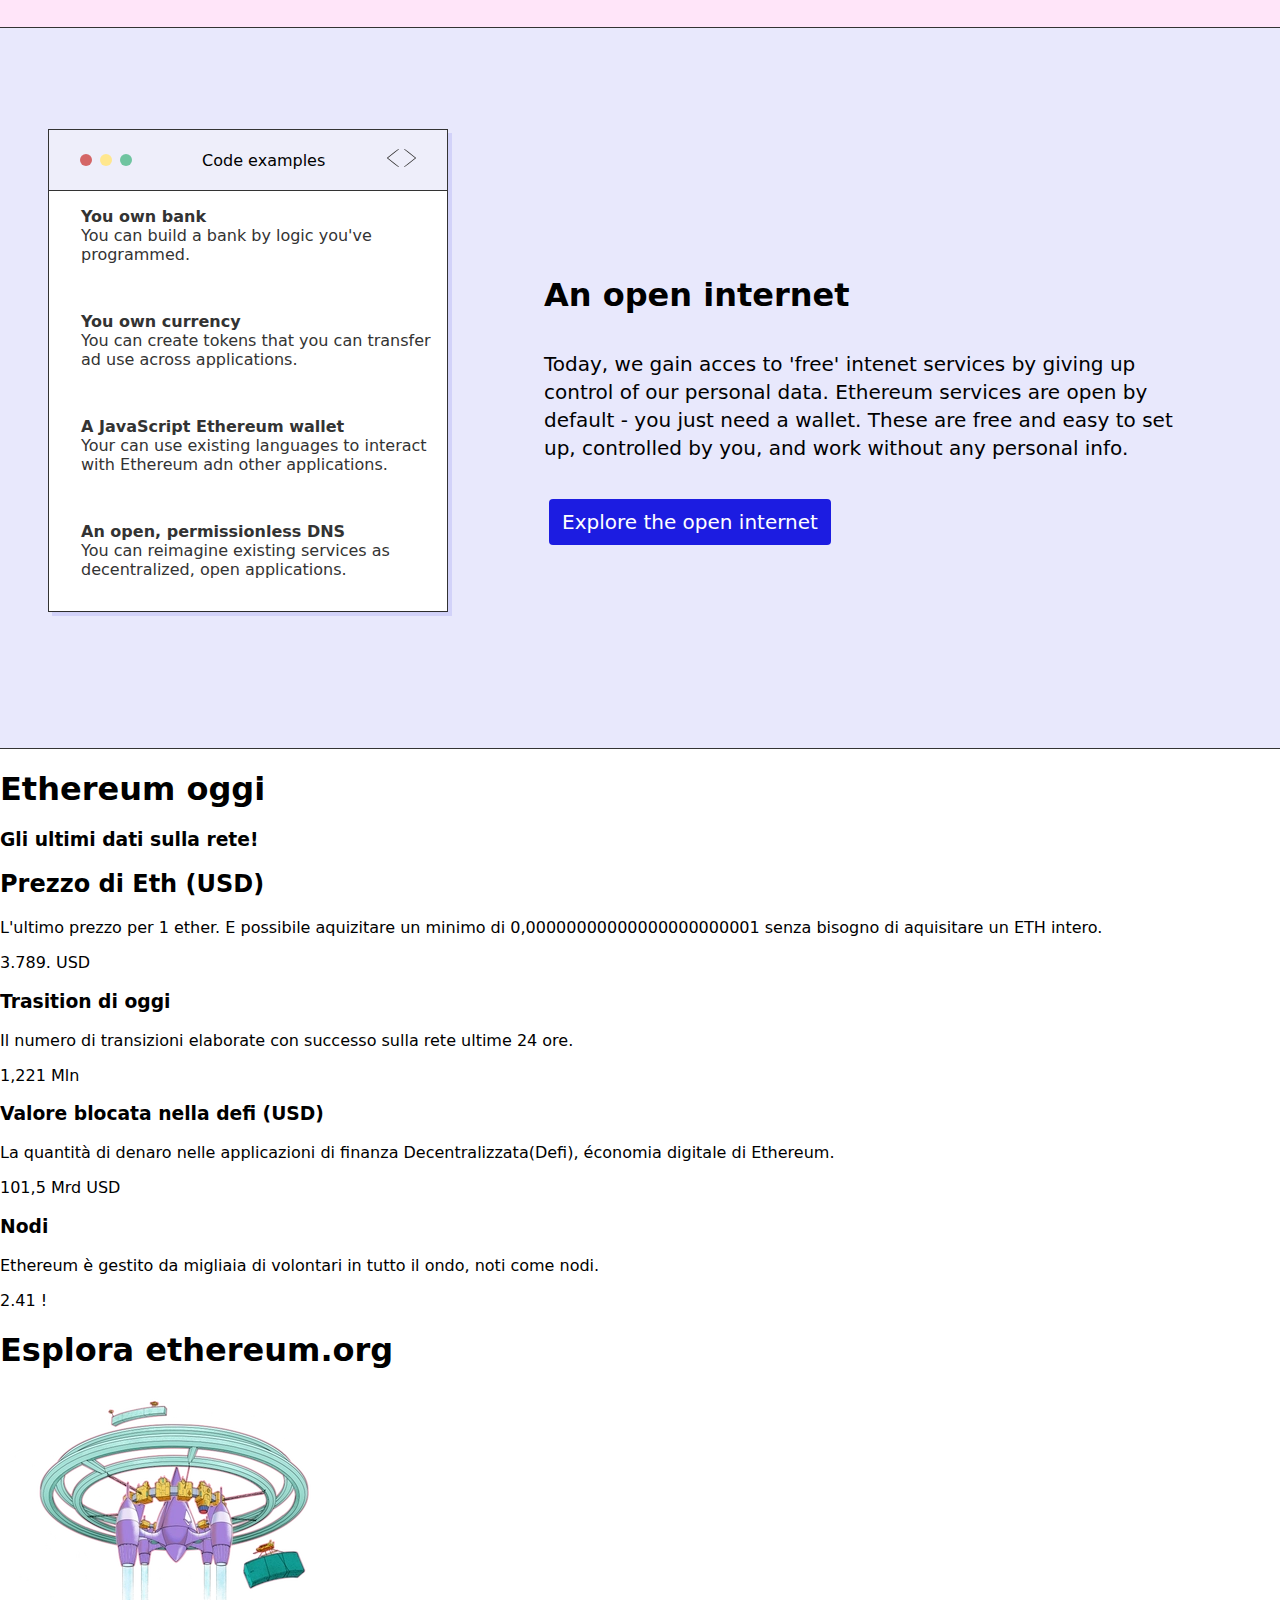
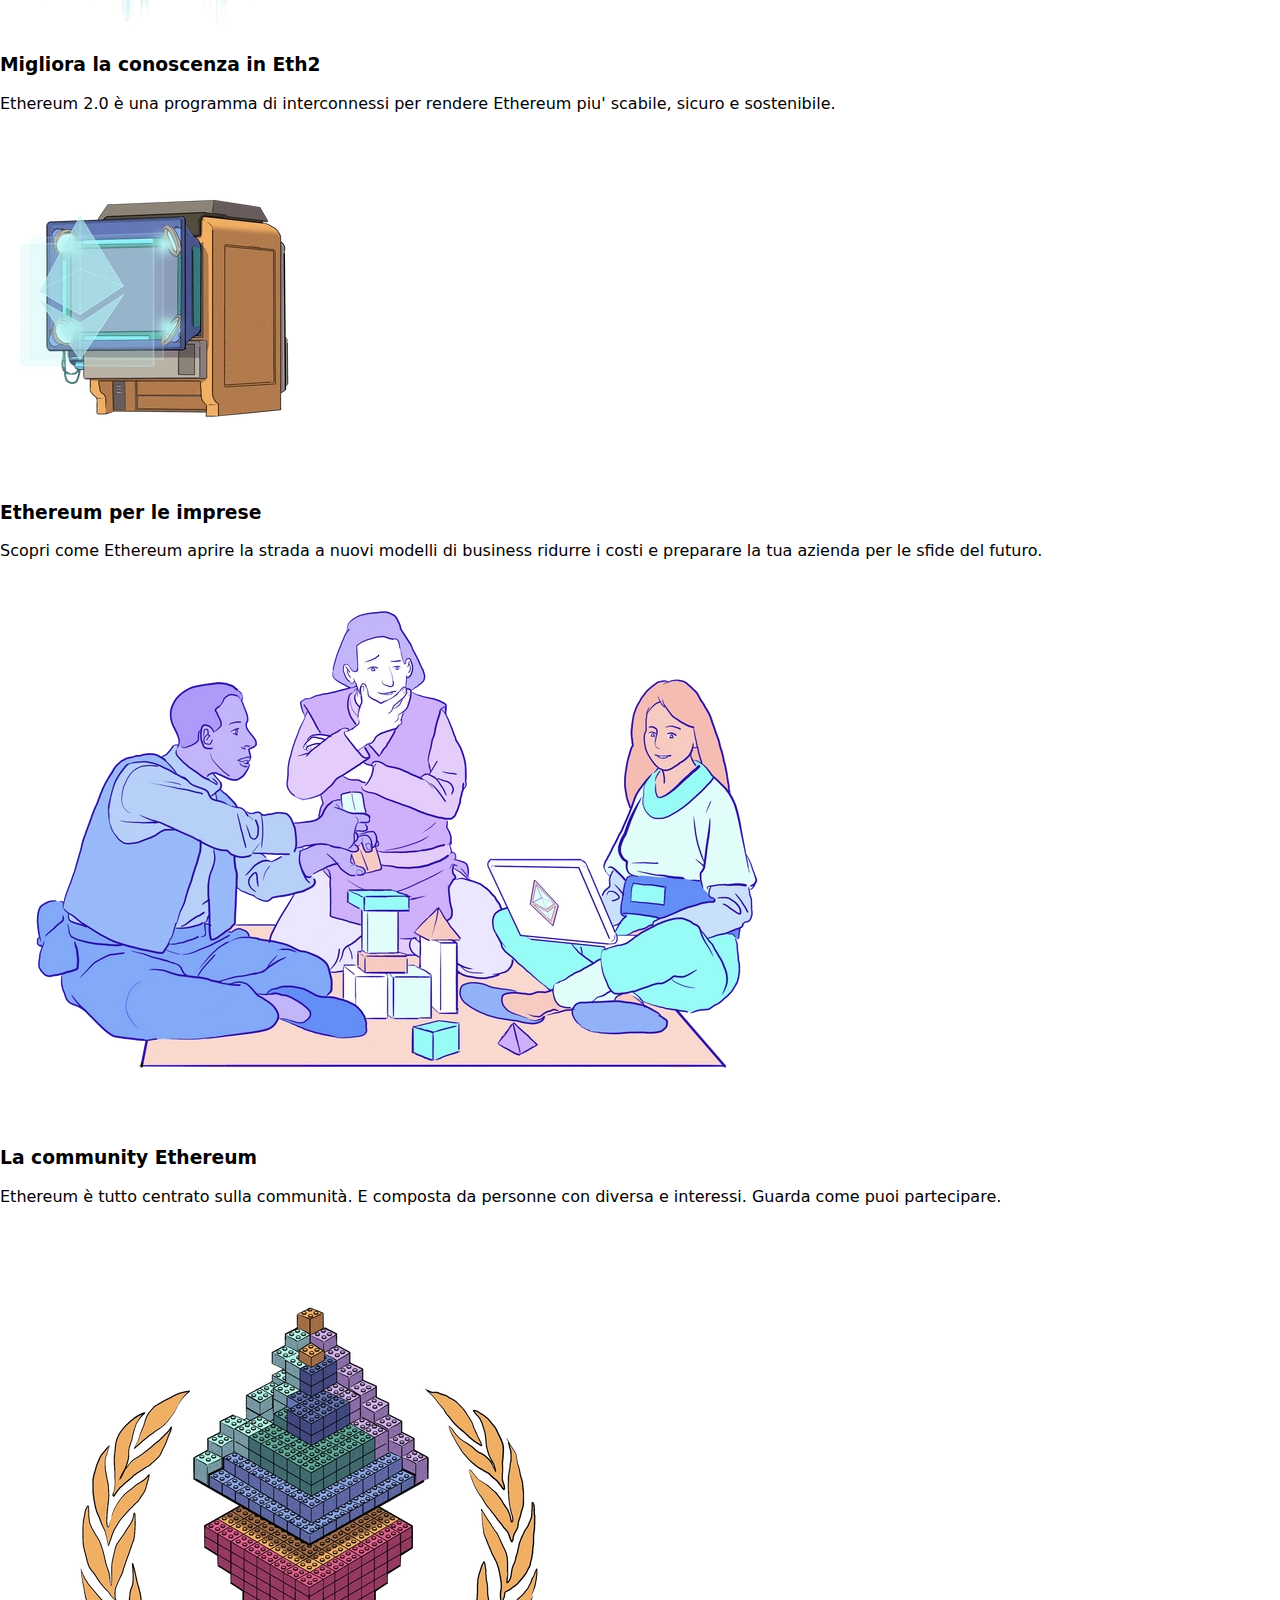
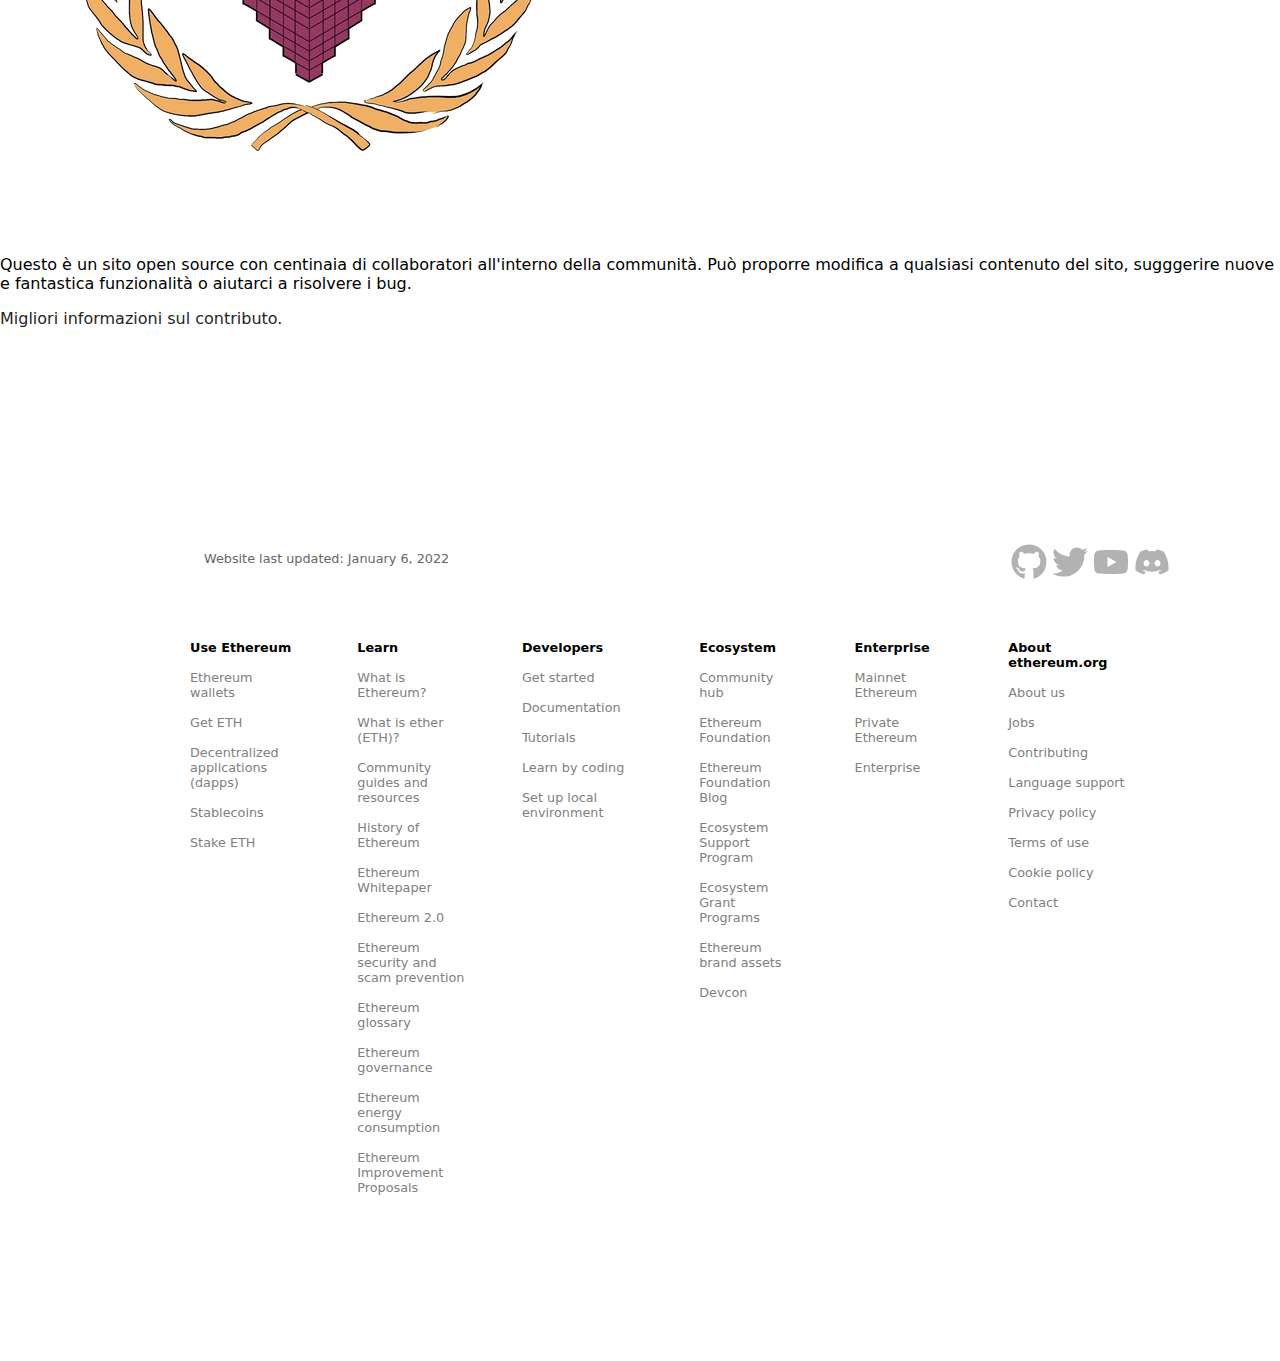
==== commit d32a1283: "modifiche css" ====
--- a/index.html
+++ b/index.html
@@ -236,29 +236,33 @@
                   <div class="boxfinestra">
                       <div class="navboxfinestra">
                           <div class="svg">
-                              <img src="" alt="">
+                              <img src="images/immagini main/Senza titolo-1.svg" alt="svg1">
                           </div>
                           <span>Code examples</span>
-                          <div class="svg2">
-                              <img src="" alt="">
+                          <div class="dot">
+                              <div class="dot1"></div>
+                              <div class="dot2"></div>
+                              <div class="dot3"></div>
+                              
                           </div>
+
                       </div>
                             <div class="containerfinestra">
                                 <div class="testofinestra">
                                     <div class="titoloparafine">You own bank</div>
-                                    <div class="paragrafofinestra">Your own currency</div>
+                                    <div class="paragrafofinestra">You can build a bank by logic you've programmed.</div>
                                 </div>
                                 <div class="testofinestra">
-                                    <div class="titoloparafine">You own bank</div>
-                                    <div class="paragrafofinestra">Your own currency</div>
+                                    <div class="titoloparafine">You own currency</div>
+                                    <div class="paragrafofinestra">You can create tokens that you can transfer ad use across applications.</div>
                                 </div>
                                 <div class="testofinestra">
-                                    <div class="titoloparafine">You own bank</div>
-                                    <div class="paragrafofinestra">Your own currency</div>
+                                    <div class="titoloparafine">A JavaScript Ethereum wallet</div>
+                                    <div class="paragrafofinestra">Your can use existing languages to interact with Ethereum adn other applications.</div>
                                 </div>
                                 <div class="testofinestra">
-                                    <div class="titoloparafine">You own bank</div>
-                                    <div class="paragrafofinestra">Your own currency</div>
+                                    <div class="titoloparafine">An open, permissionless DNS</div>
+                                    <div class="paragrafofinestra">You can reimagine existing services as decentralized, open applications.</div>
                                 </div>
                             </div>
                   </div>
--- a/css/style.css
+++ b/css/style.css
@@ -150,6 +150,21 @@
 
 /* Main style */
  
+main{
+    position: relative;
+    margin: 0px auto;
+    min-height: 100vh;
+    display: flex;
+    flex-flow: column;
+}
+
+@media  screen and (max-width: 1024px) {
+    main{
+     max-width: 1504px;
+    }
+    
+}
+
  .container{
      
      padding: 16px;
@@ -200,6 +215,8 @@
     }
      
  }
+ 
+ 
 
 
 .containerbox a:hover{
@@ -269,17 +286,18 @@
 /* Style banner - Start. */
 
 .banner{
+    
     background: rgb(204, 252, 255);
     display: flex;
     -webkit-box-align: center;
     align-items: center;
     flex-direction: row-reverse;
-    padding-left: 2rem;
     width: 100%;
     height: 720px;
-    margin-top: -1px;
+    margin-top: 3rem;
     border-top: 1px solid rgb(51, 51, 51);
     border-bottom: 1px solid rgb(51, 51, 51);
+
 
 }
 
@@ -450,6 +468,7 @@
     transform: translateZ(0);
     display: flex;
     height: fit-content;
+   
     
 
 }
@@ -672,40 +691,116 @@
 }
 
 
+@media screen and (max-width:1024px) {
+
+    .banner, .banner2, .banner3, .banner4, .banner5{
+    flex-direction: column-reverse;
+    height: 100%;
+    padding-top: 2rem;
+    padding-right: 0rem;
+    padding-bottom: 2rem;
+    -webkit-box-align: center;
+    align-items: center;
+    }
+
+    
+  
+}
+
 .boxfinestra{
-    margin-left: 4rem;
-    max-width: 624px;
+    margin-left: 3rem;
     border: 1px solid rgb(51, 51, 51);
     box-shadow: rgb(210 210 249) 4px 4px 0px 0px;
     height: max-content;
+    width: 700px;
 }
 
 .navboxfinestra{
-    background: rgb(247, 247, 247);
-    padding: 1rem;
+    background: rgba(247, 247, 247, 40%);
     border-bottom: 1px solid rgb(51, 51, 51);
-    
+    width: 100%;
+    height: 60px;
     display: flex;
     flex-direction: row-reverse;
     -webkit-box-align: center;
     align-items: center;
     -webkit-box-pack: justify;
+    justify-content: space-around;
+}
+
+.dot{
+    display: flex;
+    flex-flow: row wrap;
     justify-content: space-between;
-}
-
+    
+}
+
+.dot1{
+    width: 12px;
+    height: 12px;
+    border-radius: 50%;
+    background: rgb(212, 101, 102);
+    margin-right: 0.5rem;
+}
+.dot2{
+    width: 12px;
+    height: 12px;
+    border-radius: 50%;
+    background: rgb(255, 231, 142);
+    margin-right: 0.5rem;
+    
+}
+.dot3{
+    width: 12px;
+    height: 12px;
+    border-radius: 50%;
+    background: rgb(111, 196, 160);
+    margin-right: 0.5rem;
+}
 
 .containerfinestra{
     cursor: pointer;
     text-decoration: none;
     display: flex;
-    flex-direction: column;
+    flex-flow: column wrap;
     -webkit-box-pack: justify;
     justify-content: space-between;
     box-shadow: rgb(0 0 0 / 10%) 0px 1px 1px;
-    margin-bottom: 1px;
+    width: 100%;
+    color: rgb(51, 51, 51) !important;
+    background-color: white;
+    justify-content: center;
+}
+
+.testofinestra{
+    display: flex;
+    flex-flow: column wrap;
+    justify-content: center;
     padding: 1rem;
-    
-    color: rgb(51, 51, 51) !important;
+    align-content: flex-start;
+}
+
+.titoloparafine, .paragrafofinestra{
+    font-family: system-ui,
+    -apple-system,BlinkMacSystemFont,Segoe UI,Roboto,
+    Helvetica,Arial,sans-serif,Apple Color 
+    Emoji,Segoe UI Emoji,Segoe UI Symbol;
+    font-weight: 400;
+}
+
+.titoloparafine{
+    font-weight: bold;
+    padding-left: 1rem;
+}
+
+.paragrafofinestra{
+    padding-left: 1rem;
+    margin-bottom: 1rem;
+}
+
+.testofinestra:hover{
+    background: rgb(209, 209, 249);
+    color: rgb(0, 0, 0) !important;
 }
 
 
@@ -722,10 +817,17 @@
     Roboto, Oxygen, Ubuntu, Cantarell, 'Open Sans', 'Helvetica Neue', sans-serif;
 }
 
- .btn5:hover{
+.btn5:hover{
     background-color: rgba(28, 28, 225, 0.8);
     box-shadow: rgb(210 210 249) 4px 4px 0px 0px;
 }
+
+
+
+
+/* Fine Main style */
+
+
 
 body {
   margin: 0;
@@ -772,7 +874,9 @@
 footer section:first-of-type {
   padding: 40px; 
   display: flex;
+  flex-flow: row wrap;
   justify-content: space-between;
+  align-items: center;
 }
 
 #update {
@@ -786,15 +890,18 @@
 
 /* ===== Contenitore inferiore del footer ===== */
 #footer-inferiore {
-  display: flex;
-  justify-content: space-around;
-  width: 100%;
-  text-align: center;
+    display: grid;
+    grid-template-columns: repeat(6, auto);
+    gap: 1rem;
+    -webkit-box-pack: justify;
+    justify-content: space-between;
+}
+
+#footer-inferiore ul{
+    display: block;
 }
 
 #footer-inferiore div {
   text-align: left;
 }
 
-
- /* Fine Main style */